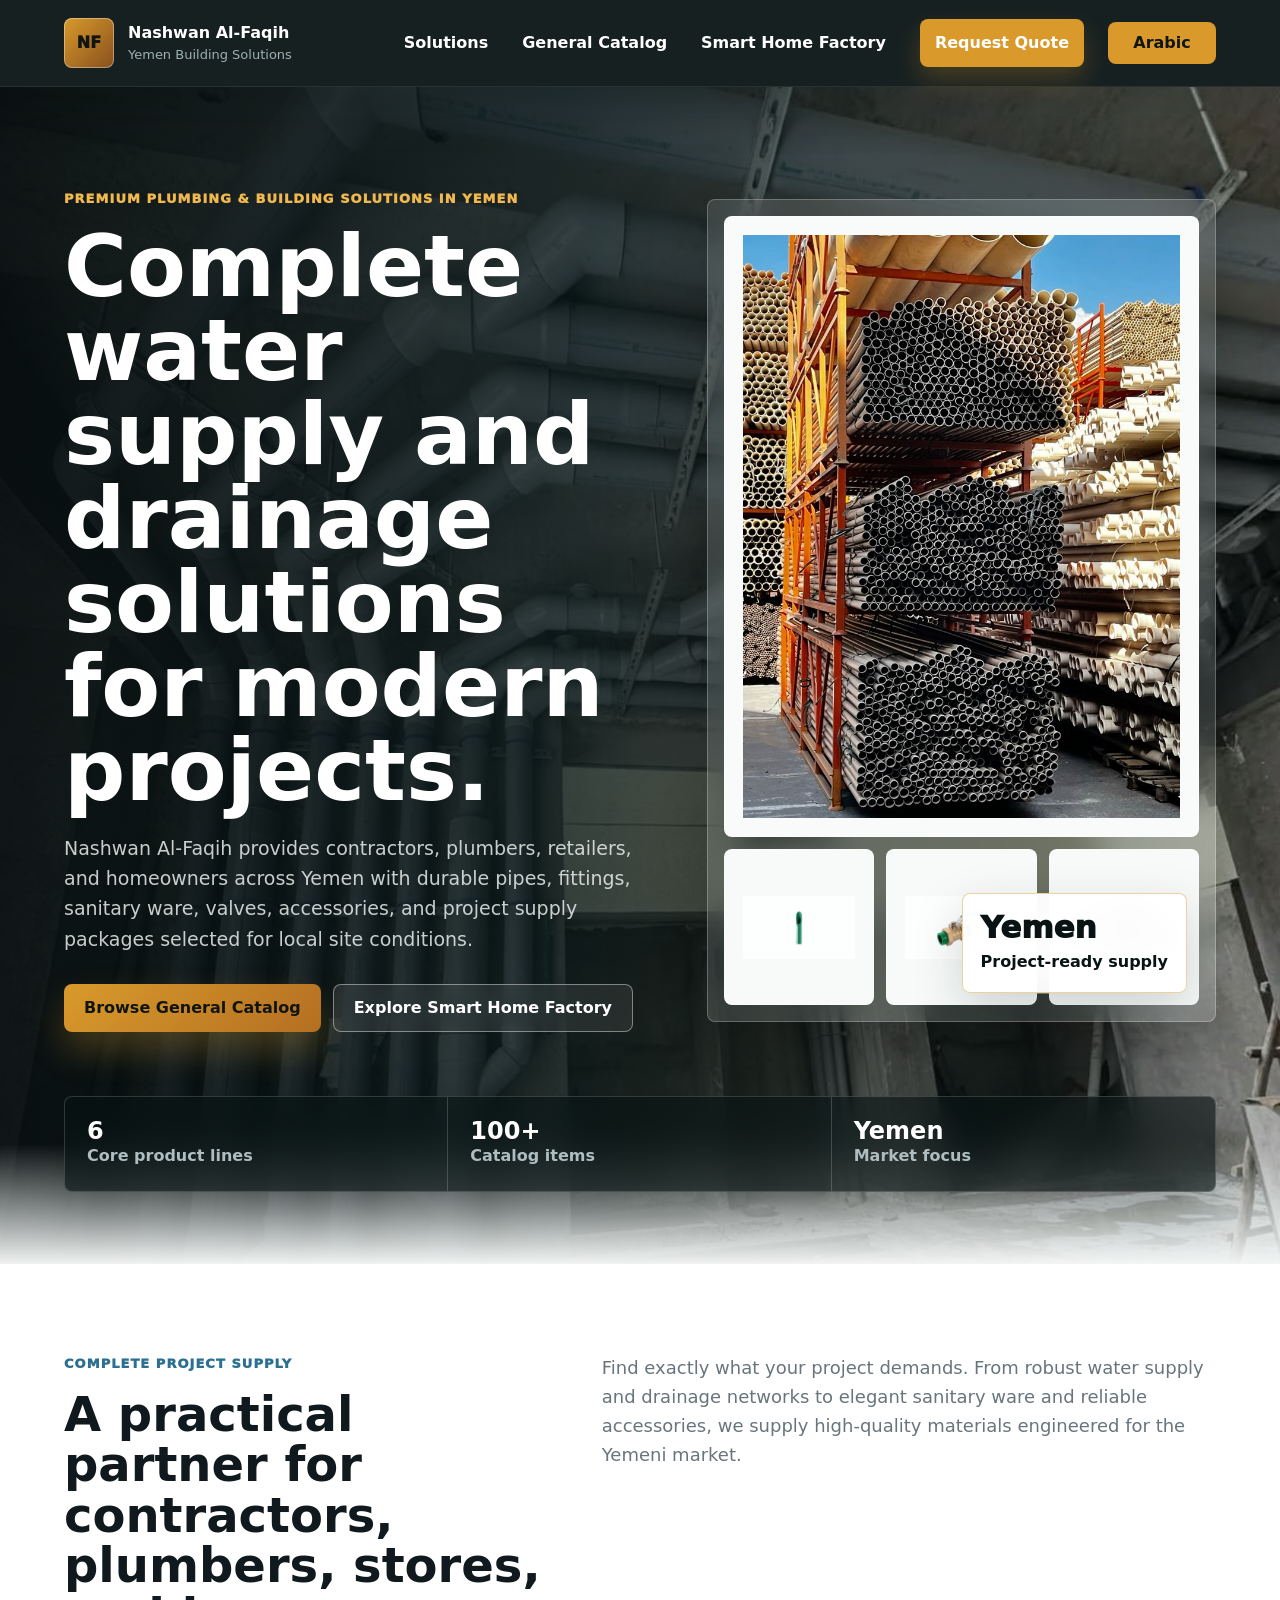
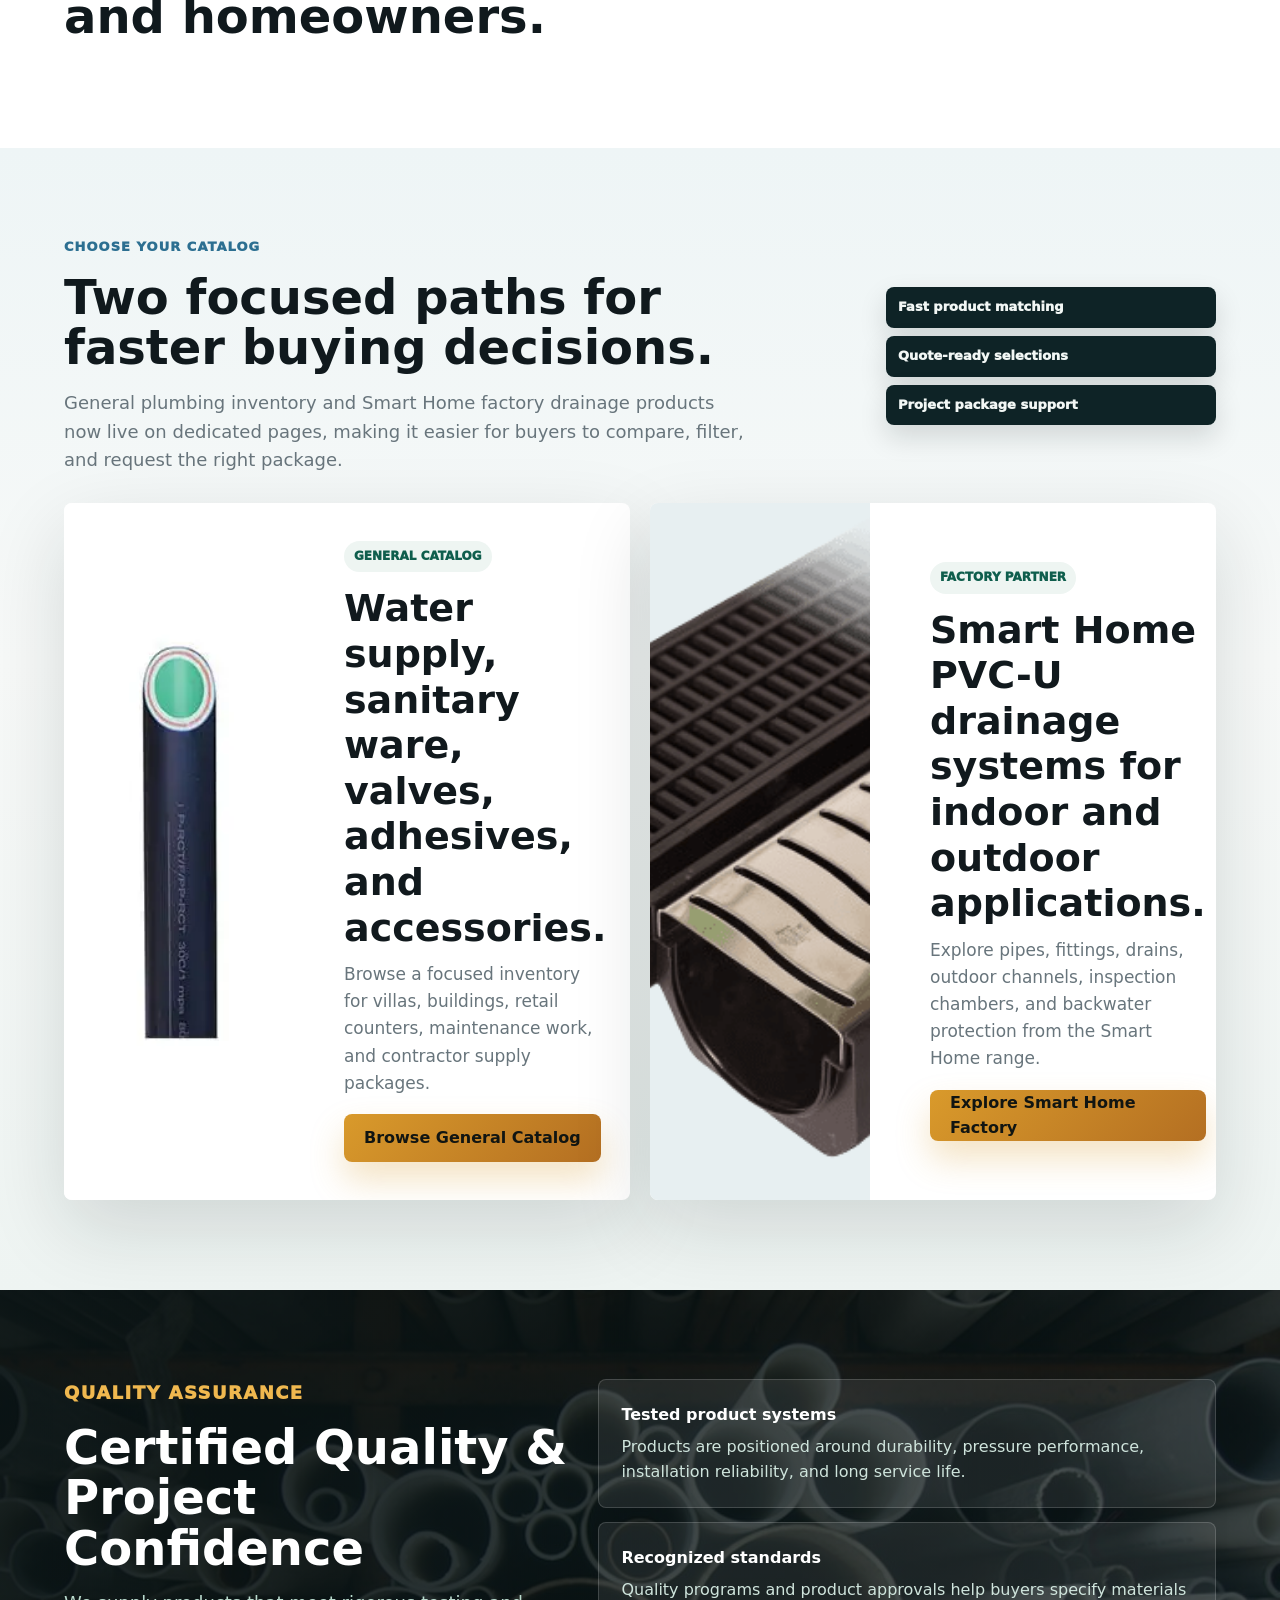
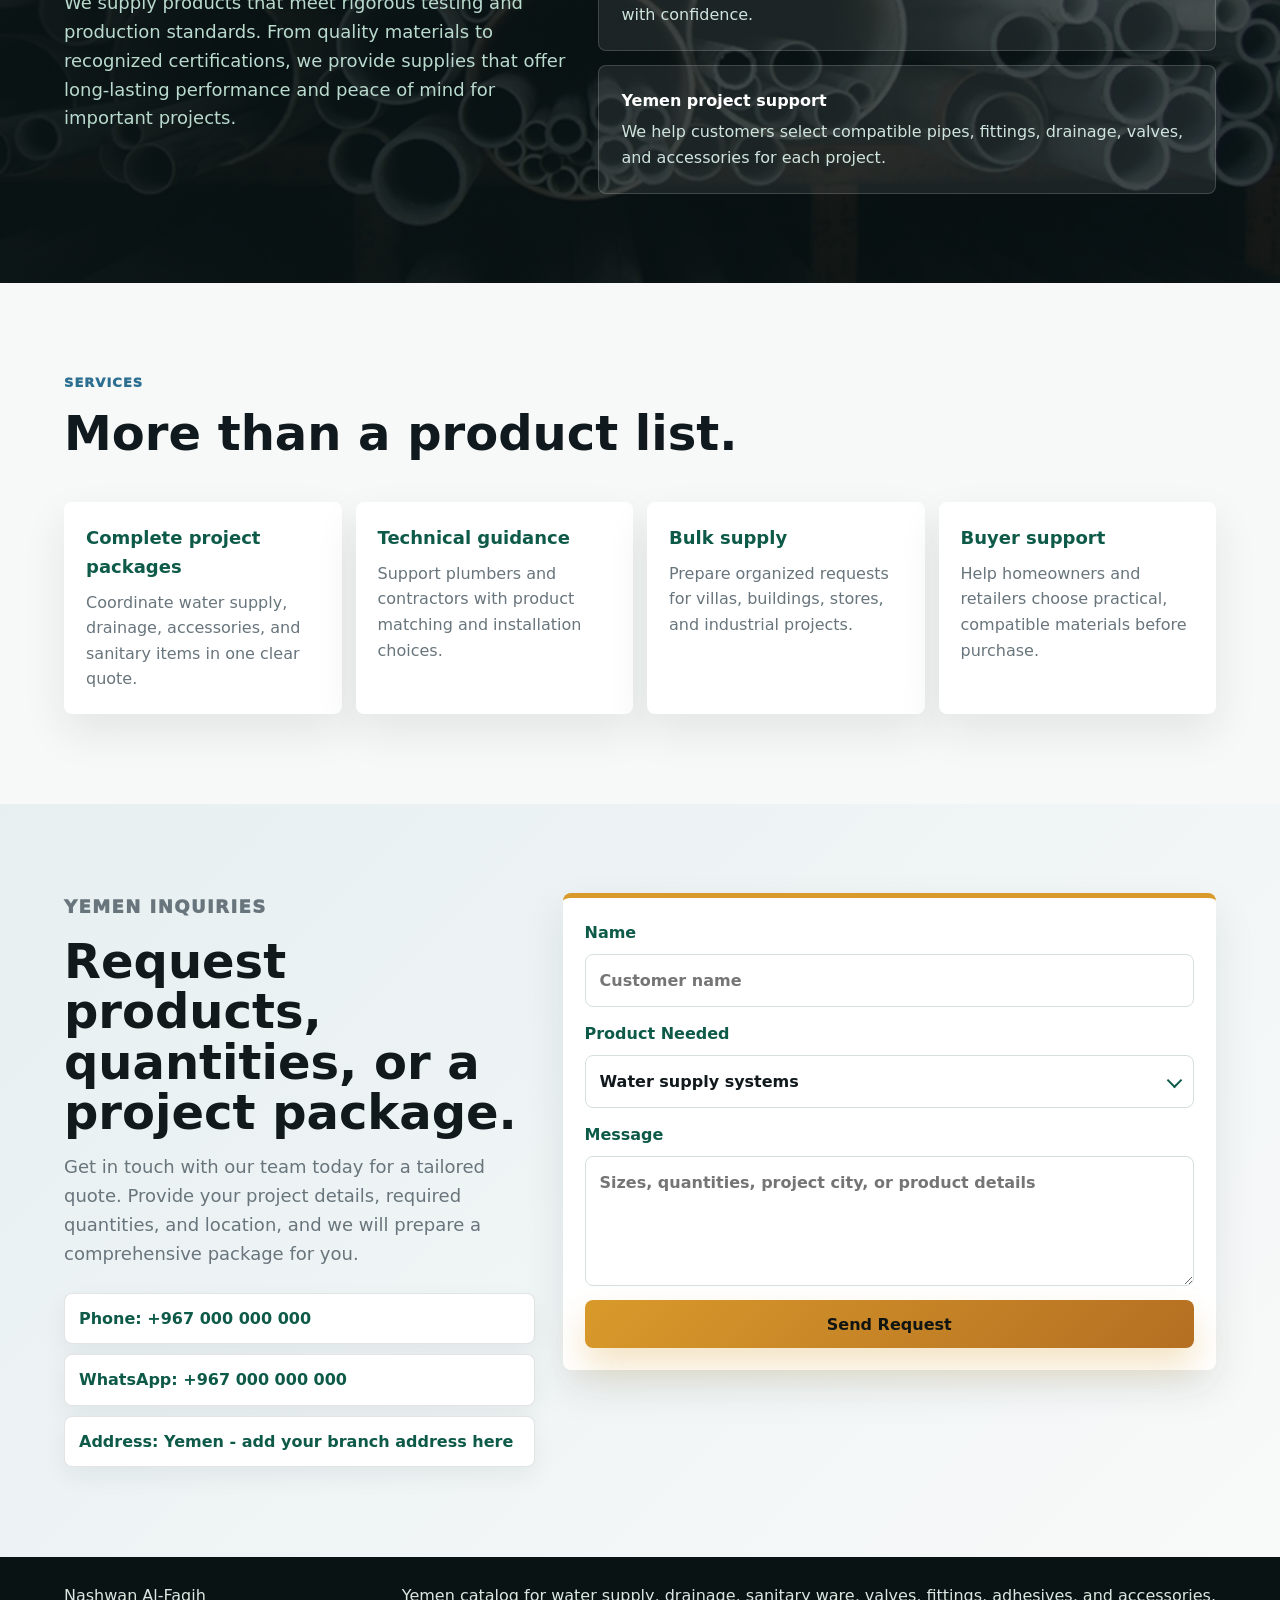
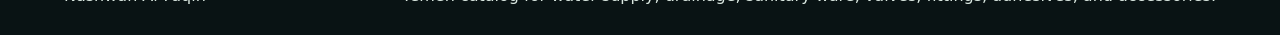
==== index.html @ 43a2f697 "SECAND CHANGE" ====
<!doctype html>
<html lang="en" dir="ltr">
  <head>
    <meta charset="utf-8">
    <meta name="viewport" content="width=device-width, initial-scale=1">
    <title>Nashwan Al-Faqih | Plumbing & Building Solutions Yemen</title>
    <meta name="description" content="Premium plumbing, drainage, sanitary ware, valves, fittings, accessories, and Smart Home factory solutions for Yemen projects.">
    <link rel="stylesheet" href="styles.css">
  </head>
  <body>
    <header class="site-header">
      <a class="brand" href="index.html" aria-label="Nashwan Al-Faqih home" data-i18n-aria-label="brand.aria">
        <span class="brand-mark">NF</span>
        <span>
          <strong data-i18n="brand.name">Nashwan Al-Faqih</strong>
          <small data-i18n="brand.subtitle">Yemen Building Solutions</small>
        </span>
      </a>
      <nav class="nav" aria-label="Primary navigation" data-i18n-aria-label="nav.aria">
        <a href="index.html#solutions" data-i18n="nav.solutions">Solutions</a>
        <a href="products.html" data-i18n="nav.products">General Catalog</a>
        <a href="smart-home.html" data-i18n="nav.smartHome">Smart Home Factory</a>
        <a class="nav-quote" href="index.html#quote" data-i18n="nav.quote">Request Quote</a>
      </nav>
      <button class="language-toggle" type="button" data-language-toggle aria-label="Switch to Arabic" data-i18n-aria-label="language.aria">Arabic</button>
    </header>

    <main id="top">
      <section class="hero">
        <div class="hero-copy">
          <p class="eyebrow" data-i18n="hero.eyebrow">Premium Plumbing & Building Solutions in Yemen</p>
          <h1 data-i18n="hero.title">Complete water supply and drainage solutions for modern projects.</h1>
          <p class="hero-text" data-i18n="hero.text">Nashwan Al-Faqih provides contractors, plumbers, retailers, and homeowners across Yemen with durable pipes, fittings, sanitary ware, valves, accessories, and project supply packages selected for local site conditions.</p>
          <div class="hero-actions">
            <a class="button primary" href="products.html" data-i18n="hero.catalogCta">Browse General Catalog</a>
            <a class="button secondary" href="smart-home.html" data-i18n="hero.factoryCta">Explore Smart Home Factory</a>
          </div>
        </div>

        <div class="hero-showcase" aria-label="Featured project materials" data-i18n-aria-label="hero.visualAria">
          <img class="hero-main photo-fill" src="img/image use for the index.jpg" alt="Premium bathroom and plumbing products" data-i18n-alt="hero.imageAlt">
          <img src="img/PP-R Pipe PN20 – SDR 6.webp" alt="PP-R pipe for water supply" data-i18n-alt="hero.thumb1Alt">
          <img src="img/Ball Valve.webp" alt="Ball valve fitting" data-i18n-alt="hero.thumb2Alt">
          <img src="img/Smart Home/Smart Home Indoor Solutions.webp" alt="Smart Home drainage solutions" data-i18n-alt="hero.thumb3Alt">
          <div class="hero-card">
            <span data-i18n="hero.cardValue">Yemen</span>
            <p data-i18n="hero.cardLabel">Project-ready supply</p>
          </div>
        </div>

        <div class="hero-stats" aria-label="Store highlights" data-i18n-aria-label="hero.statsAria">
          <div><strong data-i18n="hero.stat1Value">6</strong><span data-i18n="hero.stat1Label">Core product lines</span></div>
          <div><strong data-i18n="hero.stat2Value">100+</strong><span data-i18n="hero.stat2Label">Catalog items</span></div>
          <div><strong data-i18n="hero.stat3Value">Yemen</strong><span data-i18n="hero.stat3Label">Market focus</span></div>
        </div>
      </section>

      <section id="solutions" class="section intro">
        <div>
          <p class="eyebrow" data-i18n="intro.eyebrow">Complete project supply</p>
          <h2 data-i18n="intro.title">A practical partner for contractors, plumbers, stores, and homeowners.</h2>
        </div>
        <p data-i18n="intro.text">Find exactly what your project demands. From robust water supply and drainage networks to elegant sanitary ware and reliable accessories, we supply high-quality materials engineered for the Yemeni market.</p>
      </section>

      <section id="products" class="section products-section catalog-teasers">
        <div class="section-heading product-heading">
          <div>
            <p class="eyebrow" data-i18n="products.eyebrow">Choose your catalog</p>
            <h2 data-i18n="products.title">Two focused paths for faster buying decisions.</h2>
            <p class="products-lede" data-i18n="products.lede">General plumbing inventory and Smart Home factory drainage products now live on dedicated pages, making it easier for buyers to compare, filter, and request the right package.</p>
          </div>
          <div class="catalog-promise" aria-label="Customer buying support" data-i18n-aria-label="products.promiseAria">
            <span data-i18n="products.promise1">Fast product matching</span>
            <span data-i18n="products.promise2">Quote-ready selections</span>
            <span data-i18n="products.promise3">Project package support</span>
          </div>
        </div>

        <div class="teaser-grid">
          <article class="teaser-card">
            <img src="img/Multilayer pipes with fiber Reinforced UV in Black PN 20 SDR 6.webp" alt="Water supply pipe systems" data-i18n-alt="teaser1.alt">
            <div>
              <span class="tag" data-i18n="teaser1.tag">General Catalog</span>
              <h3 data-i18n="teaser1.title">Water supply, sanitary ware, valves, adhesives, and accessories.</h3>
              <p data-i18n="teaser1.text">Browse a focused inventory for villas, buildings, retail counters, maintenance work, and contractor supply packages.</p>
              <a class="button primary" href="products.html" data-i18n="teaser1.cta">Browse General Catalog</a>
            </div>
          </article>

          <article class="teaser-card">
            <img src="img/Smart Home/Smart Home Outdoor Solutions.png" alt="Smart Home factory drainage solutions" data-i18n-alt="teaser2.alt">
            <div>
              <span class="tag" data-i18n="teaser2.tag">Factory Partner</span>
              <h3 data-i18n="teaser2.title">Smart Home PVC-U drainage systems for indoor and outdoor applications.</h3>
              <p data-i18n="teaser2.text">Explore pipes, fittings, drains, outdoor channels, inspection chambers, and backwater protection from the Smart Home range.</p>
              <a class="button primary" href="smart-home.html" data-i18n="teaser2.cta">Explore Smart Home Factory</a>
            </div>
          </article>
        </div>
      </section>

      <section id="quality" class="section quality">
        <div class="quality-copy">
          <p class="eyebrow" data-i18n="quality.eyebrow">Quality assurance</p>
          <h2 data-i18n="quality.title">Certified Quality & Project Confidence</h2>
          <p data-i18n="quality.text">We supply products that meet rigorous testing and production standards. From quality materials to recognized certifications, we provide supplies that offer long-lasting performance and peace of mind for important projects.</p>
        </div>
        <div class="quality-list">
          <div><strong data-i18n="quality.item1Title">Tested product systems</strong><span data-i18n="quality.item1Text">Products are positioned around durability, pressure performance, installation reliability, and long service life.</span></div>
          <div><strong data-i18n="quality.item2Title">Recognized standards</strong><span data-i18n="quality.item2Text">Quality programs and product approvals help buyers specify materials with confidence.</span></div>
          <div><strong data-i18n="quality.item3Title">Yemen project support</strong><span data-i18n="quality.item3Text">We help customers select compatible pipes, fittings, drainage, valves, and accessories for each project.</span></div>
        </div>
      </section>

      <section class="section services">
        <div class="section-heading">
          <div>
            <p class="eyebrow" data-i18n="services.eyebrow">Services</p>
            <h2 data-i18n="services.title">More than a product list.</h2>
          </div>
        </div>
        <div class="service-grid">
          <div><strong data-i18n="services.item1Title">Complete project packages</strong><span data-i18n="services.item1Text">Coordinate water supply, drainage, accessories, and sanitary items in one clear quote.</span></div>
          <div><strong data-i18n="services.item2Title">Technical guidance</strong><span data-i18n="services.item2Text">Support plumbers and contractors with product matching and installation choices.</span></div>
          <div><strong data-i18n="services.item3Title">Bulk supply</strong><span data-i18n="services.item3Text">Prepare organized requests for villas, buildings, stores, and industrial projects.</span></div>
          <div><strong data-i18n="services.item4Title">Buyer support</strong><span data-i18n="services.item4Text">Help homeowners and retailers choose practical, compatible materials before purchase.</span></div>
        </div>
      </section>

      <section id="quote" class="section quote">
        <div>
          <p class="eyebrow" data-i18n="quote.eyebrow">Yemen inquiries</p>
          <h2 data-i18n="quote.title">Request products, quantities, or a project package.</h2>
          <p data-i18n="quote.text">Get in touch with our team today for a tailored quote. Provide your project details, required quantities, and location, and we will prepare a comprehensive package for you.</p>
          <div class="contact-strip">
            <a href="tel:+967000000000" data-i18n="quote.phone">Phone: +967 000 000 000</a>
            <a href="https://wa.me/967000000000" data-i18n="quote.whatsapp">WhatsApp: +967 000 000 000</a>
            <span data-i18n="quote.address">Address: Yemen - add your branch address here</span>
          </div>
        </div>
        <form class="quote-form">
          <label>
            <span data-i18n="form.name">Name</span>
            <input type="text" name="name" placeholder="Customer name" data-i18n-placeholder="form.namePlaceholder">
          </label>
          <label>
            <span data-i18n="form.product">Product Needed</span>
            <span class="select-wrap">
              <select name="product">
                <option data-i18n="form.option1">Water supply systems</option>
                <option data-i18n="form.option2">Drainage solutions</option>
                <option data-i18n="form.option3">Sanitary ware</option>
                <option data-i18n="form.option4">Valves and accessories</option>
                <option data-i18n="form.option5">Complete project package</option>
              </select>
            </span>
          </label>
          <label>
            <span data-i18n="form.message">Message</span>
            <textarea name="message" rows="4" placeholder="Sizes, quantities, project city, or product details" data-i18n-placeholder="form.messagePlaceholder"></textarea>
          </label>
          <button class="button primary" type="button" data-i18n="form.submit">Send Request</button>
        </form>
      </section>
    </main>

    <footer class="footer">
      <p data-i18n="footer.name">Nashwan Al-Faqih</p>
      <p data-i18n="footer.text">Yemen catalog for water supply, drainage, sanitary ware, valves, fittings, adhesives, and accessories.</p>
    </footer>

    <script src="script.js"></script>
  </body>
</html>
---- styles.css ----
:root {
  --ink: #10201b;
  --muted: #63726c;
  --line: #dce5e0;
  --paper: #fbfcf8;
  --green: #114f40;
  --green-2: #1b745e;
  --blue: #2d6f95;
  --clay: #bd7b4b;
  --gold: #d7aa4b;
  --shadow: 0 24px 70px rgba(20, 43, 35, 0.13);
}

* {
  box-sizing: border-box;
}

html {
  scroll-behavior: smooth;
}

body {
  margin: 0;
  background: var(--paper);
  color: var(--ink);
  font-family: Inter, ui-sans-serif, system-ui, -apple-system, BlinkMacSystemFont, "Segoe UI", sans-serif;
  line-height: 1.6;
}

html[dir="rtl"] body {
  font-family: Tahoma, Arial, ui-sans-serif, system-ui, sans-serif;
}

a {
  color: inherit;
  text-decoration: none;
}

img {
  display: block;
  max-width: 100%;
}

.site-header {
  position: sticky;
  top: 0;
  z-index: 10;
  display: grid;
  grid-template-columns: minmax(220px, auto) minmax(0, 1fr) 108px;
  align-items: center;
  gap: 24px;
  padding: 18px clamp(20px, 5vw, 64px);
  border-bottom: 1px solid rgba(16, 32, 27, 0.08);
  background: rgba(251, 252, 248, 0.9);
  backdrop-filter: blur(18px);
  direction: ltr;
}

.brand {
  display: inline-flex;
  align-items: center;
  gap: 14px;
  min-width: 0;
}

.brand > span:last-child {
  min-width: 0;
}

.brand-mark {
  display: grid;
  width: 50px;
  height: 50px;
  flex: 0 0 auto;
  place-items: center;
  border-radius: 8px;
  background: linear-gradient(135deg, var(--green), #0a332b);
  color: #fff;
  font-weight: 950;
}

.brand strong,
.brand small {
  display: block;
}

.brand small {
  color: var(--muted);
  font-size: 13px;
}

.nav {
  display: flex;
  align-items: center;
  justify-content: flex-end;
  gap: clamp(14px, 3vw, 34px);
  color: #5c6a64;
  font-weight: 850;
}

html[dir="rtl"] .brand > span,
html[dir="rtl"] .nav {
  direction: rtl;
}

.nav a {
  white-space: nowrap;
}

.nav-quote {
  border: 1px solid var(--line);
  border-radius: 8px;
  padding: 10px 14px;
  background: #fff;
  color: var(--green);
}

.language-toggle {
  width: 108px;
  min-height: 42px;
  border: 1px solid var(--green);
  border-radius: 8px;
  padding: 0 14px;
  background: var(--green);
  color: #fff;
  font: inherit;
  font-weight: 900;
  cursor: pointer;
  white-space: nowrap;
  justify-self: end;
}

.hero {
  position: relative;
  display: grid;
  grid-template-columns: minmax(0, 1fr) minmax(360px, 0.88fr);
  gap: clamp(28px, 5vw, 70px);
  align-items: center;
  padding: clamp(46px, 8vw, 96px) clamp(20px, 5vw, 64px) 38px;
  background:
    linear-gradient(90deg, rgba(7, 18, 18, 0.94), rgba(8, 22, 24, 0.76) 48%, rgba(8, 22, 24, 0.34)),
    url("New img/Pipe21.jpg");
  background-position: center;
  background-size: cover;
  color: #fff;
  overflow: hidden;
}

.hero::after {
  position: absolute;
  inset: auto 0 0;
  height: 160px;
  content: "";
  background: linear-gradient(180deg, transparent, rgba(251, 252, 248, 0.95));
  pointer-events: none;
}

.hero > * {
  position: relative;
  z-index: 1;
}

.eyebrow {
  margin: 0 0 14px;
  color: var(--green-2);
  font-size: 13px;
  font-weight: 950;
  letter-spacing: 0.08em;
  text-transform: uppercase;
}

html[dir="rtl"] .eyebrow {
  letter-spacing: 0;
}

h1,
h2,
h3,
p {
  margin-top: 0;
}

h1 {
  max-width: 820px;
  margin-bottom: 20px;
  font-size: clamp(42px, 7vw, 78px);
  line-height: 0.98;
  letter-spacing: 0;
}

h2 {
  margin-bottom: 16px;
  font-size: clamp(30px, 4vw, 48px);
  line-height: 1.05;
}

h3 {
  margin-bottom: 10px;
  font-size: 22px;
  line-height: 1.2;
}

.hero-text {
  max-width: 760px;
  color: rgba(255, 255, 255, 0.8);
  font-size: 19px;
}

.hero-actions {
  display: flex;
  flex-wrap: wrap;
  gap: 12px;
  margin-top: 30px;
}

.button {
  display: inline-flex;
  min-height: 48px;
  align-items: center;
  justify-content: center;
  border: 0;
  border-radius: 8px;
  padding: 0 20px;
  font: inherit;
  font-weight: 900;
  cursor: pointer;
}

.button.primary {
  background: var(--green);
  color: #fff;
  box-shadow: 0 14px 26px rgba(17, 79, 64, 0.22);
}

.button.secondary {
  background: rgba(255, 255, 255, 0.12);
  color: #fff;
  border: 1px solid rgba(255, 255, 255, 0.38);
  backdrop-filter: blur(16px);
}

.hero-showcase {
  position: relative;
  display: grid;
  grid-template-columns: repeat(3, minmax(0, 1fr));
  gap: 12px;
  min-height: 520px;
  border-radius: 8px;
  padding: 16px;
  background: rgba(255, 255, 255, 0.13);
  border: 1px solid rgba(255, 255, 255, 0.2);
  box-shadow: 0 28px 80px rgba(0, 0, 0, 0.28);
  backdrop-filter: blur(16px);
  overflow: hidden;
}

.hero-showcase img {
  width: 100%;
  height: 100%;
  min-height: 156px;
  border: 1px solid rgba(220, 229, 224, 0.9);
  border-radius: 8px;
  padding: 18px;
  background: #fff;
  object-fit: contain;
  mix-blend-mode: multiply;
}

.hero-showcase .hero-main {
  grid-column: 1 / -1;
  min-height: 300px;
}

.hero-showcase .photo-fill,
.product-media.photo-media img {
  object-fit: cover;
  mix-blend-mode: normal;
}

.hero-card {
  position: absolute;
  right: 28px;
  bottom: 28px;
  min-width: 172px;
  border: 1px solid rgba(255, 255, 255, 0.75);
  border-radius: 8px;
  padding: 18px;
  background: rgba(255, 255, 255, 0.88);
  box-shadow: 0 18px 50px rgba(15, 35, 29, 0.18);
  backdrop-filter: blur(16px);
}

html[dir="rtl"] .hero-card {
  right: auto;
  left: 28px;
}

.hero-card span {
  display: block;
  color: var(--green);
  font-size: 31px;
  font-weight: 950;
  line-height: 1;
}

.hero-card p {
  margin: 6px 0 0;
  color: var(--muted);
  font-weight: 850;
}

.hero-stats {
  grid-column: 1 / -1;
  display: grid;
  grid-template-columns: repeat(3, 1fr);
  border: 1px solid rgba(255, 255, 255, 0.2);
  border-radius: 8px;
  background: rgba(255, 255, 255, 0.12);
  box-shadow: 0 18px 50px rgba(0, 0, 0, 0.18);
  backdrop-filter: blur(18px);
}

.hero-stats div {
  padding: 22px;
  border-right: 1px solid rgba(255, 255, 255, 0.18);
}

html[dir="rtl"] .hero-stats div {
  border-right: 0;
  border-left: 1px solid var(--line);
}

.hero-stats div:last-child,
html[dir="rtl"] .hero-stats div:last-child {
  border-right: 0;
  border-left: 0;
}

.hero-stats strong {
  display: block;
  font-size: 24px;
  line-height: 1;
}

.hero-stats span {
  color: rgba(255, 255, 255, 0.72);
  font-weight: 750;
}

.section {
  padding: clamp(54px, 7vw, 90px) clamp(20px, 5vw, 64px);
}

.intro {
  display: grid;
  grid-template-columns: minmax(280px, 0.82fr) minmax(280px, 1fr);
  gap: 34px;
  border-top: 1px solid var(--line);
  border-bottom: 1px solid var(--line);
  background: #f2f6f1;
}

.intro p:last-child,
.quality-copy p,
.quote p {
  color: var(--muted);
  font-size: 18px;
}

.section-heading {
  display: flex;
  align-items: end;
  justify-content: space-between;
  gap: 24px;
  margin-bottom: 28px;
}

.section-heading > div:first-child {
  max-width: 760px;
}

.products-section {
  background:
    linear-gradient(180deg, rgba(255, 255, 255, 0), rgba(223, 235, 229, 0.42)),
    var(--paper);
}

.product-heading {
  align-items: center;
}

.products-lede {
  max-width: 680px;
  margin: 0;
  color: var(--muted);
  font-size: 18px;
}

.catalog-promise {
  display: grid;
  min-width: min(100%, 330px);
  gap: 8px;
}

.catalog-promise span {
  border: 1px solid rgba(17, 79, 64, 0.14);
  border-radius: 8px;
  padding: 10px 12px;
  background: #fff;
  color: var(--green);
  font-size: 13px;
  font-weight: 950;
  box-shadow: 0 10px 24px rgba(20, 43, 35, 0.05);
}

.filter-bar {
  display: flex;
  flex-wrap: wrap;
  justify-content: flex-start;
  gap: 8px;
}

html[dir="rtl"] .filter-bar {
  justify-content: flex-start;
}

.filter {
  border: 1px solid var(--line);
  border-radius: 8px;
  padding: 10px 14px;
  background: #fff;
  color: var(--muted);
  font: inherit;
  font-weight: 900;
  cursor: pointer;
  transition: background 160ms ease, border-color 160ms ease, color 160ms ease, transform 160ms ease;
}

.filter.active {
  border-color: var(--green);
  background: var(--green);
  color: #fff;
}

.filter:hover,
.about-tab:hover,
.type-chip:hover,
.smart-tab:hover,
.family-tab:hover {
  border-color: rgba(17, 79, 64, 0.38);
  transform: translateY(-1px);
}

.solutions-filter {
  display: grid;
  grid-template-columns: 280px minmax(0, 1fr);
  gap: 18px;
  margin-bottom: 30px;
}

.solutions-sidebar {
  display: grid;
  align-content: start;
  gap: 8px;
  border: 1px solid var(--line);
  border-radius: 8px;
  padding: 16px;
  background: #fff;
  box-shadow: 0 12px 32px rgba(20, 43, 35, 0.06);
}

.solutions-sidebar p {
  margin: 0 0 8px;
  color: var(--green);
  font-size: 13px;
  font-weight: 950;
  text-transform: uppercase;
}

.family-tab {
  min-height: 46px;
  border: 1px solid transparent;
  border-radius: 8px;
  padding: 10px 12px;
  background: #f3f7f4;
  color: var(--muted);
  font: inherit;
  font-weight: 900;
  text-align: left;
  cursor: pointer;
}

html[dir="rtl"] .family-tab {
  text-align: right;
}

.family-tab.active {
  border-color: rgba(17, 79, 64, 0.28);
  background: var(--green);
  color: #fff;
}

.family-panels {
  min-width: 0;
}

.family-panel {
  display: none;
  min-height: 100%;
  grid-template-columns: minmax(220px, 0.42fr) minmax(0, 1fr);
  gap: 22px;
  border: 1px solid var(--line);
  border-radius: 8px;
  padding: 18px;
  background: #fff;
  box-shadow: 0 12px 32px rgba(20, 43, 35, 0.06);
}

.family-panel.active {
  display: grid;
}

.family-panel img {
  width: 100%;
  height: 260px;
  border-radius: 8px;
  background: #edf3ef;
  object-fit: cover;
}

.family-panel h3 {
  font-size: clamp(26px, 3vw, 38px);
}

.family-panel p {
  color: var(--muted);
  font-size: 17px;
}

.sub-filter {
  display: flex;
  flex-wrap: wrap;
  gap: 8px;
  margin-top: 20px;
}

.sub-filter span {
  border: 1px solid var(--line);
  border-radius: 999px;
  padding: 8px 12px;
  background: #f8fbf9;
  color: var(--green);
  font-size: 13px;
  font-weight: 900;
}

.egic-product-browser {
  display: grid;
  gap: 18px;
  margin-bottom: 24px;
  border: 1px solid rgba(17, 79, 64, 0.14);
  border-radius: 8px;
  padding: clamp(16px, 2vw, 24px);
  background:
    linear-gradient(135deg, rgba(255, 255, 255, 0.96), rgba(244, 249, 246, 0.96)),
    #fff;
  box-shadow: 0 18px 44px rgba(20, 43, 35, 0.08);
}

.browser-meta {
  display: flex;
  flex-wrap: wrap;
  gap: 12px 22px;
  align-items: center;
  color: var(--muted);
}

.browser-meta strong {
  color: var(--green);
}

.browser-meta a {
  margin-inline-start: auto;
  border-radius: 8px;
  padding: 10px 14px;
  background: var(--green);
  color: #fff;
  font-weight: 900;
}

.about-tabs,
.type-filter {
  display: flex;
  flex-wrap: wrap;
  gap: 8px;
}

.about-tab,
.type-chip {
  min-height: 40px;
  border: 1px solid var(--line);
  border-radius: 8px;
  padding: 9px 12px;
  background: #f8fbf9;
  color: var(--green);
  font: inherit;
  font-weight: 900;
  cursor: pointer;
  transition: background 160ms ease, border-color 160ms ease, color 160ms ease, transform 160ms ease;
}

.about-tab.active,
.type-chip.active {
  border-color: var(--green);
  background: var(--green);
  color: #fff;
}

.about-panel {
  display: none;
  border-left: 4px solid var(--gold);
  padding-left: 14px;
}

html[dir="rtl"] .about-panel {
  border-right: 4px solid var(--gold);
  border-left: 0;
  padding-right: 14px;
  padding-left: 0;
}

.about-panel.active {
  display: block;
}

.about-panel p {
  margin: 0;
  color: var(--muted);
}

.product-tools {
  display: grid;
  grid-template-columns: minmax(220px, 0.9fr) minmax(220px, 0.72fr) minmax(250px, 1fr);
  gap: 18px;
  align-items: start;
}

.tool-group,
.product-search,
.filter-summary {
  display: grid;
  align-content: start;
  min-height: 100%;
  gap: 10px;
  border: 1px solid var(--line);
  border-radius: 8px;
  padding: 14px;
  background: #fff;
}

.filter-summary {
  grid-column: 1 / -1;
  grid-template-columns: auto minmax(0, 1fr) auto;
  align-items: center;
}

.product-search {
  color: var(--green);
}

.product-tools p,
.product-search span {
  margin: 0 0 8px;
  color: var(--green);
  font-size: 13px;
  font-weight: 950;
  text-transform: uppercase;
}

.result-count {
  margin: 0;
  border-radius: 999px;
  padding: 10px 14px;
  background: rgba(17, 79, 64, 0.09);
  color: var(--green);
  font-weight: 950;
  white-space: nowrap;
}

.active-filter-text {
  margin: 0;
  color: var(--muted);
  font-size: 14px;
  font-weight: 800;
}

.reset-filters {
  justify-self: start;
  border: 1px solid rgba(17, 79, 64, 0.24);
  border-radius: 8px;
  padding: 9px 12px;
  background: #fff;
  color: var(--green);
  font: inherit;
  font-size: 13px;
  font-weight: 950;
  cursor: pointer;
}

.reset-filters:disabled {
  cursor: default;
  opacity: 0.48;
}

.product-grid {
  display: grid;
  grid-template-columns: repeat(4, minmax(0, 1fr));
  gap: 18px;
}

.product-card {
  display: flex;
  min-height: 100%;
  flex-direction: column;
  border: 1px solid var(--line);
  border-radius: 8px;
  background: #fff;
  box-shadow: 0 12px 32px rgba(20, 43, 35, 0.07);
  overflow: hidden;
  cursor: pointer;
  transition: transform 180ms ease, box-shadow 180ms ease, border-color 180ms ease;
}

.product-card:hover {
  border-color: rgba(17, 79, 64, 0.28);
  box-shadow: 0 18px 42px rgba(20, 43, 35, 0.12);
  transform: translateY(-3px);
}

.product-card:focus-visible {
  outline: 3px solid var(--gold);
  outline-offset: 3px;
}

.product-card.is-hidden {
  display: none;
}

.product-media {
  display: flex;
  align-items: center;
  justify-content: center;
  min-height: 210px;
  background:
    linear-gradient(135deg, rgba(255, 255, 255, 0.65), rgba(229, 238, 233, 0.82)),
    linear-gradient(160deg, #f8fbf9, #d9e7e0);
  overflow: hidden;
}

.product-media img {
  width: 100%;
  height: 210px;
  object-fit: contain;
  padding: 18px;
  mix-blend-mode: multiply;
}

.product-body {
  display: flex;
  flex: 1;
  flex-direction: column;
  padding: 20px;
}

.product-body h3 {
  min-height: 52px;
}

.tag {
  align-self: flex-start;
  margin-bottom: 14px;
  border-radius: 999px;
  padding: 6px 10px;
  background: #eef5f1;
  color: var(--green);
  font-size: 12px;
  font-weight: 950;
  text-transform: uppercase;
}

html[dir="rtl"] .tag {
  letter-spacing: 0;
}

.product-body p {
  color: var(--muted);
}

dl {
  display: grid;
  gap: 10px;
  margin: auto 0 0;
}

dl div {
  display: flex;
  justify-content: space-between;
  gap: 12px;
  border-top: 1px solid var(--line);
  padding-top: 10px;
}

dt {
  color: var(--muted);
  font-weight: 800;
}

dd {
  margin: 0;
  text-align: right;
  font-weight: 900;
}

html[dir="rtl"] dd {
  text-align: left;
}

.product-card-actions {
  display: flex;
  align-items: center;
  justify-content: space-between;
  gap: 12px;
  margin-top: 18px;
  border-top: 1px solid var(--line);
  padding-top: 14px;
}

.product-card-actions span {
  display: grid;
  gap: 2px;
  color: var(--green);
}

.product-card-actions strong {
  font-size: 14px;
  line-height: 1.2;
}

.product-card-actions small {
  color: var(--muted);
  font-size: 12px;
  font-weight: 800;
}

.product-card-actions a {
  flex: 0 0 auto;
  border-radius: 8px;
  padding: 9px 10px;
  background: var(--green);
  color: #fff;
  font-size: 12px;
  font-weight: 950;
  white-space: nowrap;
}

.empty-products {
  display: grid;
  justify-items: center;
  gap: 10px;
  margin-top: 20px;
  border: 1px dashed rgba(17, 79, 64, 0.32);
  border-radius: 8px;
  padding: 28px;
  background: rgba(255, 255, 255, 0.74);
  text-align: center;
}

.empty-products[hidden] {
  display: none;
}

.empty-products strong {
  color: var(--green);
  font-size: 20px;
}

.empty-products p {
  max-width: 520px;
  margin: 0;
  color: var(--muted);
}

.quality {
  display: grid;
  grid-template-columns: minmax(280px, 0.82fr) minmax(300px, 1fr);
  gap: 28px;
  background: var(--green);
  color: #fff;
}

.quality .eyebrow,
.quality-copy p {
  color: #b9dacd;
}

.quality-list,
.service-grid {
  display: grid;
  gap: 14px;
}

.quality-list div {
  border: 1px solid rgba(255, 255, 255, 0.16);
  border-radius: 8px;
  padding: 22px;
  background: rgba(255, 255, 255, 0.08);
}

.quality-list strong,
.quality-list span,
.service-grid strong,
.service-grid span {
  display: block;
}

.quality-list span {
  margin-top: 6px;
  color: #cfe4dc;
}

.services {
  background: #f7faf7;
}

.expanded-gallery {
  background: #f7faf7;
  border-top: 1px solid var(--line);
}

.smart-home-section {
  background: #eef4f1;
  border-top: 1px solid var(--line);
}

.smart-home-hero {
  display: grid;
  grid-template-columns: minmax(0, 1fr) 180px;
  gap: 24px;
  align-items: center;
  margin-bottom: 24px;
}

.smart-home-hero p:last-child {
  max-width: 860px;
  color: var(--muted);
  font-size: 18px;
}

.smart-home-hero img {
  width: 100%;
  border: 1px solid var(--line);
  border-radius: 8px;
  padding: 22px;
  background: #fff;
}

.smart-tabs {
  display: flex;
  flex-wrap: wrap;
  gap: 8px;
  margin-bottom: 18px;
}

.smart-tab {
  min-height: 44px;
  border: 1px solid var(--line);
  border-radius: 8px;
  padding: 10px 14px;
  background: #fff;
  color: var(--green);
  font: inherit;
  font-weight: 900;
  cursor: pointer;
}

.smart-tab.active {
  border-color: var(--green);
  background: var(--green);
  color: #fff;
}

.smart-panel {
  display: none;
  grid-template-columns: repeat(4, minmax(0, 1fr));
  gap: 14px;
}

.smart-panel.active {
  display: grid;
}

.smart-panel article {
  display: grid;
  grid-template-rows: 170px auto;
  border: 1px solid var(--line);
  border-radius: 8px;
  background: #fff;
  box-shadow: 0 10px 26px rgba(20, 43, 35, 0.05);
  overflow: hidden;
}

.smart-panel img {
  width: 100%;
  height: 170px;
  object-fit: contain;
  padding: 16px;
  background: linear-gradient(135deg, #fff, #e4eee8);
  mix-blend-mode: multiply;
}

.smart-panel span {
  display: flex;
  min-height: 58px;
  align-items: center;
  padding: 12px 14px;
  color: var(--ink);
  font-size: 14px;
  font-weight: 850;
  line-height: 1.25;
}

.smart-note {
  margin-top: 18px;
  border: 1px solid var(--line);
  border-radius: 8px;
  padding: 18px;
  background: #fff;
}

.smart-note strong {
  display: block;
  color: var(--green);
  font-size: 18px;
}

.smart-note p {
  margin: 6px 0 0;
  color: var(--muted);
}

.gallery-note {
  max-width: 460px;
  margin: 0;
  color: var(--muted);
  font-size: 16px;
}

.gallery-grid {
  display: grid;
  grid-template-columns: repeat(5, minmax(0, 1fr));
  gap: 14px;
}

.gallery-grid article {
  display: grid;
  grid-template-rows: 148px auto;
  border: 1px solid var(--line);
  border-radius: 8px;
  background: #fff;
  box-shadow: 0 10px 26px rgba(20, 43, 35, 0.05);
  overflow: hidden;
}

.gallery-grid img {
  width: 100%;
  height: 148px;
  object-fit: contain;
  padding: 16px;
  background:
    linear-gradient(135deg, rgba(255, 255, 255, 0.7), rgba(231, 239, 235, 0.86)),
    #eef4f1;
  mix-blend-mode: multiply;
}

.gallery-grid span {
  display: flex;
  min-height: 58px;
  align-items: center;
  padding: 12px 14px;
  color: var(--ink);
  font-size: 14px;
  font-weight: 850;
  line-height: 1.25;
}

.service-grid {
  grid-template-columns: repeat(4, minmax(0, 1fr));
}

.service-grid div {
  min-height: 170px;
  border: 1px solid var(--line);
  border-radius: 8px;
  padding: 22px;
  background: #fff;
  box-shadow: 0 10px 30px rgba(20, 43, 35, 0.06);
}

.service-grid strong {
  color: var(--green);
  font-size: 18px;
}

.service-grid span {
  margin-top: 8px;
  color: var(--muted);
}

.quote {
  display: grid;
  grid-template-columns: minmax(280px, 0.72fr) minmax(320px, 1fr);
  gap: 28px;
  align-items: start;
  background: #eef4f1;
}

.quote-form {
  display: grid;
  gap: 14px;
  border: 1px solid var(--line);
  border-radius: 8px;
  padding: 22px;
  background: #fff;
  box-shadow: var(--shadow);
}

label {
  display: grid;
  gap: 8px;
  color: var(--green);
  font-weight: 900;
}

input,
select,
textarea {
  width: 100%;
  border: 1px solid var(--line);
  border-radius: 8px;
  padding: 13px 14px;
  background: #fbfcf8;
  color: var(--ink);
  font: inherit;
}

.select-wrap {
  position: relative;
  display: block;
}

.select-wrap::after {
  position: absolute;
  top: 50%;
  right: 14px;
  width: 9px;
  height: 9px;
  border-right: 2px solid var(--green);
  border-bottom: 2px solid var(--green);
  content: "";
  pointer-events: none;
  transform: translateY(-65%) rotate(45deg);
}

html[dir="rtl"] .select-wrap::after {
  right: auto;
  left: 14px;
}

select {
  appearance: none;
  padding-right: 42px;
  cursor: pointer;
}

html[dir="rtl"] select {
  padding-right: 14px;
  padding-left: 42px;
}

textarea {
  resize: vertical;
}

.footer {
  display: flex;
  justify-content: space-between;
  gap: 20px;
  padding: 26px clamp(20px, 5vw, 64px);
  background: #0d241d;
  color: #d9e7e0;
}

.footer p {
  margin: 0;
}

.product-modal[hidden] {
  display: none;
}

.product-modal {
  position: fixed;
  inset: 0;
  z-index: 50;
  display: grid;
  place-items: center;
  padding: 20px;
}

.product-modal-backdrop {
  position: absolute;
  inset: 0;
  background: rgba(6, 18, 15, 0.72);
  backdrop-filter: blur(8px);
}

.product-detail {
  position: relative;
  z-index: 1;
  display: grid;
  width: min(980px, 100%);
  max-height: min(760px, 92vh);
  grid-template-columns: minmax(260px, 0.82fr) minmax(280px, 1fr);
  gap: 22px;
  border-radius: 8px;
  padding: 22px;
  background: #fff;
  box-shadow: 0 30px 90px rgba(0, 0, 0, 0.28);
  overflow: auto;
}

.product-detail > img {
  width: 100%;
  height: 390px;
  border-radius: 8px;
  padding: 18px;
  border: 1px solid var(--line);
  background:
    linear-gradient(135deg, rgba(255, 255, 255, 0.82), rgba(224, 236, 230, 0.92)),
    #eef4f1;
  object-fit: contain;
  mix-blend-mode: multiply;
}

.modal-close {
  position: absolute;
  z-index: 3;
  top: 12px;
  right: 12px;
  border: 1px solid var(--line);
  border-radius: 8px;
  padding: 8px 10px;
  background: #fff;
  color: var(--green);
  font: inherit;
  font-weight: 900;
  cursor: pointer;
}

html[dir="rtl"] .modal-close {
  right: auto;
  left: 12px;
}

.detail-list {
  margin: 18px 0;
}

.detail-copy {
  display: grid;
  align-content: start;
}

.detail-kicker {
  margin: 0 0 8px;
  color: var(--clay);
  font-size: 13px;
  font-weight: 950;
  text-transform: uppercase;
}

.detail-copy h2 {
  margin-bottom: 12px;
  font-size: clamp(28px, 3vw, 42px);
}

.detail-copy > p:not(.detail-kicker) {
  color: var(--muted);
  font-size: 17px;
}

.detail-spec-card {
  margin-top: 10px;
  border: 1px solid rgba(17, 79, 64, 0.14);
  border-radius: 8px;
  padding: 14px;
  background: #f7faf7;
}

.detail-spec-card strong {
  display: block;
  margin-bottom: 10px;
  color: var(--green);
  font-size: 14px;
  font-weight: 950;
  text-transform: uppercase;
}

.detail-specs {
  margin: 0;
}

.modal-actions {
  display: flex;
  flex-wrap: wrap;
  gap: 10px;
}

.modal-actions .button {
  min-width: min(100%, 190px);
}

.modal-actions .button.secondary {
  border: 1px solid var(--line);
  background: #fff;
  color: var(--green);
  backdrop-filter: none;
}

@media (max-width: 1120px) {
  .hero,
  .intro,
  .quality,
  .quote {
    grid-template-columns: 1fr;
  }

  .product-grid,
  .service-grid {
    grid-template-columns: repeat(2, minmax(0, 1fr));
  }

  .solutions-filter,
  .family-panel,
  .product-tools {
    grid-template-columns: 1fr;
  }

  .filter-summary {
    grid-column: auto;
  }

  .gallery-grid {
    grid-template-columns: repeat(3, minmax(0, 1fr));
  }

  .smart-home-hero,
  .smart-panel {
    grid-template-columns: repeat(2, minmax(0, 1fr));
  }
}

@media (max-width: 760px) {
  .site-header {
    position: static;
    grid-template-columns: minmax(0, 1fr) 108px;
    align-items: center;
    gap: 14px;
    padding: 16px 18px;
  }

  .brand {
    grid-column: 1;
    max-width: 100%;
  }

  .brand strong,
  .brand small {
    overflow: hidden;
    text-overflow: ellipsis;
    white-space: nowrap;
  }

  .nav {
    grid-column: 1 / -1;
    width: 100%;
    justify-content: flex-start;
    overflow-x: auto;
    padding-bottom: 4px;
  }

  .language-toggle {
    grid-column: 2;
    grid-row: 1;
    justify-self: end;
  }

  input,
  select,
  textarea {
    min-height: 50px;
    font-size: 16px;
  }

  .hero {
    padding-top: 34px;
  }

  h1 {
    font-size: 40px;
  }

  .hero-showcase {
    min-height: auto;
  }

  .hero-showcase .hero-main {
    min-height: 230px;
  }

  .hero-stats,
  .product-grid,
  .service-grid,
  .gallery-grid,
  .smart-home-hero,
  .smart-panel {
    grid-template-columns: 1fr;
  }

  .solutions-sidebar {
    overflow: visible;
    grid-template-columns: repeat(2, minmax(0, 1fr));
  }

  .solutions-sidebar p {
    grid-column: 1 / -1;
  }

  .family-panel img {
    height: 220px;
  }

  .product-detail {
    grid-template-columns: 1fr;
  }

  .product-detail > img {
    height: 250px;
  }

  .hero-stats div,
  html[dir="rtl"] .hero-stats div {
    border-right: 0;
    border-left: 0;
    border-bottom: 1px solid var(--line);
  }

  .hero-stats div:last-child {
    border-bottom: 0;
  }

  .section-heading {
    align-items: start;
    flex-direction: column;
  }

  .filter-bar {
    justify-content: flex-start;
  }

  .catalog-promise,
  .filter-summary,
  .product-card-actions,
  .modal-actions {
    width: 100%;
  }

  .filter-summary,
  .product-card-actions {
    grid-template-columns: 1fr;
  }

  .product-card-actions {
    align-items: stretch;
    flex-direction: column;
  }

  .product-card-actions a {
    text-align: center;
  }

  .footer {
    flex-direction: column;
  }
}

@media (max-width: 520px) {
  .solutions-sidebar {
    grid-template-columns: 1fr;
  }
}

/* Premium showroom visual direction */
:root {
  --ink: #11191d;
  --muted: #68757c;
  --line: #d7e0df;
  --paper: #f4f7f6;
  --green: #0e5a49;
  --green-2: #13816b;
  --blue: #2c6f91;
  --clay: #a85f3c;
  --gold: #d99a2b;
  --charcoal: #091314;
  --steel: #e7eef1;
  --shadow: 0 28px 80px rgba(15, 29, 31, 0.14);
}

body {
  background:
    linear-gradient(180deg, #eef4f4 0, #f7f9f8 420px, #f4f7f6 100%);
  color: var(--ink);
}

.site-header {
  border-bottom: 1px solid rgba(255, 255, 255, 0.08);
  background: rgba(9, 19, 20, 0.94);
  box-shadow: 0 18px 50px rgba(6, 14, 15, 0.18);
}

.brand strong,
.nav a {
  color: #fff;
}

.brand small {
  color: #9fb1b5;
}

.brand-mark {
  background: linear-gradient(135deg, var(--gold), #87501e);
  color: #101512;
  box-shadow: inset 0 0 0 1px rgba(255, 255, 255, 0.36);
}

.nav {
  color: #c9d4d6;
}

.nav-quote,
.language-toggle {
  border-color: rgba(217, 154, 43, 0.65);
  background: var(--gold);
  color: #111512;
}

.nav-quote {
  box-shadow: 0 12px 26px rgba(217, 154, 43, 0.24);
}

.language-toggle {
  box-shadow: none;
}

.hero {
  min-height: min(860px, calc(100vh - 70px));
  padding-top: clamp(54px, 8vw, 108px);
  padding-bottom: clamp(42px, 6vw, 72px);
  background:
    linear-gradient(90deg, rgba(6, 13, 14, 0.96), rgba(9, 23, 25, 0.82) 44%, rgba(9, 23, 25, 0.3)),
    url("New img/pipe in real field.jpg");
  background-position: center;
  background-size: cover;
}

.hero::after {
  height: 120px;
  background: linear-gradient(180deg, transparent, rgba(244, 247, 246, 0.98));
}

.hero .eyebrow,
.quality .eyebrow {
  color: #f0b84f;
}

h1 {
  max-width: 900px;
  font-size: clamp(44px, 6.7vw, 86px);
}

.hero-text {
  max-width: 680px;
  color: rgba(239, 246, 244, 0.82);
}

.button {
  transition: transform 160ms ease, box-shadow 160ms ease, background 160ms ease;
}

.button:hover {
  transform: translateY(-2px);
}

.button.primary {
  background: linear-gradient(135deg, var(--gold), #b46f22);
  color: #111512;
  box-shadow: 0 18px 34px rgba(217, 154, 43, 0.28);
}

.button.secondary {
  border-color: rgba(255, 255, 255, 0.42);
  background: rgba(255, 255, 255, 0.08);
}

.hero-showcase {
  border-color: rgba(255, 255, 255, 0.24);
  background: rgba(238, 245, 245, 0.12);
  box-shadow: 0 34px 90px rgba(0, 0, 0, 0.36);
}

.hero-showcase img {
  border-color: rgba(255, 255, 255, 0.6);
  background: #f9fbfa;
}

.hero-card {
  border-color: rgba(217, 154, 43, 0.45);
  background: rgba(255, 255, 255, 0.94);
}

.hero-card span,
.hero-card p {
  color: var(--charcoal);
}

.hero-stats {
  border-color: rgba(255, 255, 255, 0.16);
  background: rgba(7, 18, 18, 0.62);
}

.hero-stats span {
  color: #aebdc0;
}

.section {
  padding-top: clamp(62px, 7vw, 104px);
  padding-bottom: clamp(62px, 7vw, 104px);
}

.intro {
  border-color: transparent;
  background: #fff;
}

.intro h2,
.section-heading h2 {
  color: #10191d;
}

.eyebrow {
  color: var(--blue);
}

.products-section {
  background:
    linear-gradient(180deg, #eef5f6 0, #f7f9f8 45%, #eef4f2 100%);
}

.catalog-promise {
  grid-template-columns: 1fr;
}

.catalog-promise span {
  border: 0;
  background: #0e2326;
  color: #f2f7f5;
  box-shadow: 0 12px 28px rgba(9, 19, 20, 0.14);
}

.solutions-filter {
  align-items: stretch;
}

.solutions-sidebar {
  border-color: rgba(9, 19, 20, 0.08);
  background: #0e2326;
  box-shadow: var(--shadow);
}

.solutions-sidebar p {
  color: #f0b84f;
}

.family-tab {
  border-color: rgba(255, 255, 255, 0.08);
  background: rgba(255, 255, 255, 0.07);
  color: #d6e2e2;
}

.family-tab.active {
  border-color: var(--gold);
  background: var(--gold);
  color: #121817;
}

.family-panel {
  border: 0;
  background: #fff;
  box-shadow: var(--shadow);
}

.family-panel img {
  background: #e8f0f1;
}

.sub-filter span {
  border-color: #dbe5e6;
  background: #f7faf9;
  color: #0f5e4d;
}

.egic-product-browser {
  border: 0;
  background: #102529;
  color: #d9e5e5;
  box-shadow: 0 28px 80px rgba(9, 19, 20, 0.2);
}

.browser-meta {
  color: #b5c4c6;
}

.browser-meta strong {
  color: #f0b84f;
}

.browser-meta a {
  background: var(--gold);
  color: #121817;
}

.about-tab,
.type-chip,
.filter,
.reset-filters {
  border-color: rgba(215, 224, 223, 0.9);
  background: #fff;
  color: #2f454b;
}

.about-tab.active,
.type-chip.active,
.filter.active {
  border-color: var(--gold);
  background: var(--gold);
  color: #121817;
}

.about-panel {
  border-left-color: var(--gold);
}

.about-panel p {
  color: #d5e1e2;
}

.tool-group,
.product-search,
.filter-summary {
  border-color: rgba(255, 255, 255, 0.1);
  background: rgba(255, 255, 255, 0.06);
}

.product-tools p,
.product-search span {
  color: #f0b84f;
}

input,
select,
textarea {
  border-color: #d4dfdf;
  background: #fff;
}

.product-search input {
  border-color: rgba(255, 255, 255, 0.16);
  background: #f7fbfa;
}

.result-count {
  background: rgba(217, 154, 43, 0.14);
  color: #ffd27b;
}

.active-filter-text {
  color: #c5d2d3;
}

.filter-summary .reset-filters {
  border-color: rgba(255, 255, 255, 0.2);
  background: rgba(255, 255, 255, 0.08);
  color: #fff;
}

.product-card {
  border: 0;
  background: #fff;
  box-shadow: 0 18px 42px rgba(17, 31, 33, 0.11);
}

.product-card:hover {
  box-shadow: 0 28px 70px rgba(17, 31, 33, 0.18);
}

.product-media {
  min-height: 235px;
  background:
    linear-gradient(180deg, #f9fbfb, #e7eff1);
}

.product-media img {
  height: 235px;
}

.tag {
  background: #eef5f2;
  color: #0f5e4d;
}

.product-card-actions {
  border-top-color: #e4ebeb;
}

.product-card-actions span {
  color: #0e5a49;
}

.product-card-actions a {
  background: #102529;
  color: #fff;
}

.empty-products {
  border-color: rgba(16, 37, 41, 0.22);
  background: #fff;
}

.smart-home-section {
  background: #102529;
  color: #fff;
}

.smart-home-hero p:last-child,
.smart-note p {
  color: #c7d3d5;
}

.smart-home-hero img,
.smart-panel article,
.smart-note {
  border: 0;
  background: rgba(255, 255, 255, 0.94);
}

.smart-panel span,
.smart-note strong {
  color: #102529;
}

.smart-tab {
  border-color: rgba(255, 255, 255, 0.16);
  background: rgba(255, 255, 255, 0.08);
  color: #fff;
}

.smart-tab.active {
  border-color: var(--gold);
  background: var(--gold);
  color: #121817;
}

.expanded-gallery,
.services {
  background: #f7f9f8;
}

.gallery-grid article,
.service-grid div,
.quote-form {
  border: 0;
  background: #fff;
  box-shadow: 0 18px 44px rgba(17, 31, 33, 0.09);
}

.quality {
  background:
    linear-gradient(90deg, rgba(9, 19, 20, 0.92), rgba(9, 19, 20, 0.78)),
    url("New img/a lote of pipe in one place.jpg");
  background-position: center;
  background-size: cover;
}

.quote {
  background:
    linear-gradient(135deg, #e7eff1, #f8faf9);
}

.quote-form {
  border-top: 5px solid var(--gold);
}

.footer {
  background: #091314;
}

.product-modal-backdrop {
  background: rgba(5, 12, 13, 0.78);
}

.product-detail {
  border: 1px solid rgba(255, 255, 255, 0.1);
  background: #f8faf9;
}

.detail-spec-card {
  background: #fff;
}

.modal-actions .button.secondary {
  border-color: #d5dfdf;
  background: #fff;
  color: #102529;
}

@media (max-width: 760px) {
  .site-header {
    background: #091314;
  }

  .nav {
    display: grid;
    grid-template-columns: repeat(2, minmax(0, 1fr));
    gap: 8px;
    overflow: visible;
  }

  .nav a {
    display: flex;
    min-height: 40px;
    align-items: center;
    justify-content: center;
    border: 1px solid rgba(255, 255, 255, 0.12);
    border-radius: 8px;
    padding: 8px 10px;
    background: rgba(255, 255, 255, 0.06);
    font-size: 13px;
    line-height: 1.15;
    text-align: center;
    white-space: normal;
  }

  .nav-quote {
    border-color: rgba(217, 154, 43, 0.65) !important;
    background: var(--gold) !important;
    color: #111512 !important;
  }

  .hero {
    min-height: auto;
  }

  h1 {
    font-size: clamp(34px, 12vw, 44px);
    line-height: 1.02;
  }

  h2 {
    font-size: clamp(28px, 9vw, 38px);
  }

  .catalog-promise {
    width: 100%;
  }

  .egic-product-browser {
    margin-inline: calc(clamp(20px, 5vw, 64px) * -1);
    border-radius: 0;
  }

  .product-media,
  .product-media img {
    min-height: 220px;
    height: 220px;
  }
}

.page-hero {
  display: grid;
  min-height: 560px;
  align-items: center;
  padding: clamp(72px, 10vw, 124px) clamp(20px, 5vw, 64px);
  color: #fff;
}

.page-hero h1 {
  max-width: 980px;
}

.catalog-hero {
  background:
    linear-gradient(90deg, rgba(6, 13, 14, 0.95), rgba(9, 23, 25, 0.7)),
    url("New img/a lote of pipe in one place.jpg");
  background-position: center;
  background-size: cover;
}

.smart-factory-hero {
  grid-template-columns: minmax(0, 1fr) minmax(220px, 320px);
  gap: clamp(28px, 5vw, 70px);
  background:
    linear-gradient(90deg, rgba(6, 13, 14, 0.96), rgba(9, 23, 25, 0.78)),
    url("img/Smart Home/Smart Home Outdoor Solutions.png");
  background-position: center;
  background-size: cover;
}

.factory-logo-card {
  width: 100%;
  border: 1px solid rgba(255, 255, 255, 0.28);
  border-radius: 8px;
  padding: 28px;
  background: rgba(255, 255, 255, 0.92);
  box-shadow: 0 30px 80px rgba(0, 0, 0, 0.3);
}

.teaser-grid {
  display: grid;
  grid-template-columns: repeat(2, minmax(0, 1fr));
  gap: 20px;
}

.teaser-card {
  display: grid;
  grid-template-columns: minmax(220px, 0.42fr) minmax(0, 1fr);
  gap: 22px;
  overflow: hidden;
  border-radius: 8px;
  background: #fff;
  box-shadow: var(--shadow);
}

.teaser-card > img {
  width: 100%;
  height: 100%;
  min-height: 360px;
  object-fit: cover;
  background: #e7eff1;
}

.teaser-card > div {
  display: grid;
  align-content: center;
  justify-items: start;
  padding: clamp(22px, 4vw, 38px);
}

.teaser-card h3 {
  max-width: 620px;
  font-size: clamp(26px, 3vw, 38px);
}

.teaser-card p {
  color: var(--muted);
  font-size: 17px;
}

.contact-strip {
  display: grid;
  gap: 10px;
  margin-top: 24px;
}

.contact-strip a,
.contact-strip span {
  border: 1px solid rgba(16, 37, 41, 0.12);
  border-radius: 8px;
  padding: 12px 14px;
  background: #fff;
  color: var(--green);
  font-weight: 900;
  box-shadow: 0 10px 24px rgba(17, 31, 33, 0.06);
}

.factory-intro {
  background: #fff;
}

.factory-products {
  border-top: 0;
}

.factory-quality {
  background:
    linear-gradient(90deg, rgba(9, 19, 20, 0.95), rgba(9, 19, 20, 0.78)),
    url("img/Smart Home/Smart Home Complementary Products.webp");
  background-position: center;
  background-size: cover;
}

.footer a {
  color: inherit;
  font-weight: 900;
}

@media (max-width: 1120px) {
  .teaser-grid,
  .teaser-card,
  .smart-factory-hero {
    grid-template-columns: 1fr;
  }

  .factory-logo-card {
    max-width: 320px;
  }
}

@media (max-width: 760px) {
  .page-hero {
    min-height: auto;
    padding-top: 54px;
  }

  .teaser-card > img {
    min-height: 240px;
  }
}
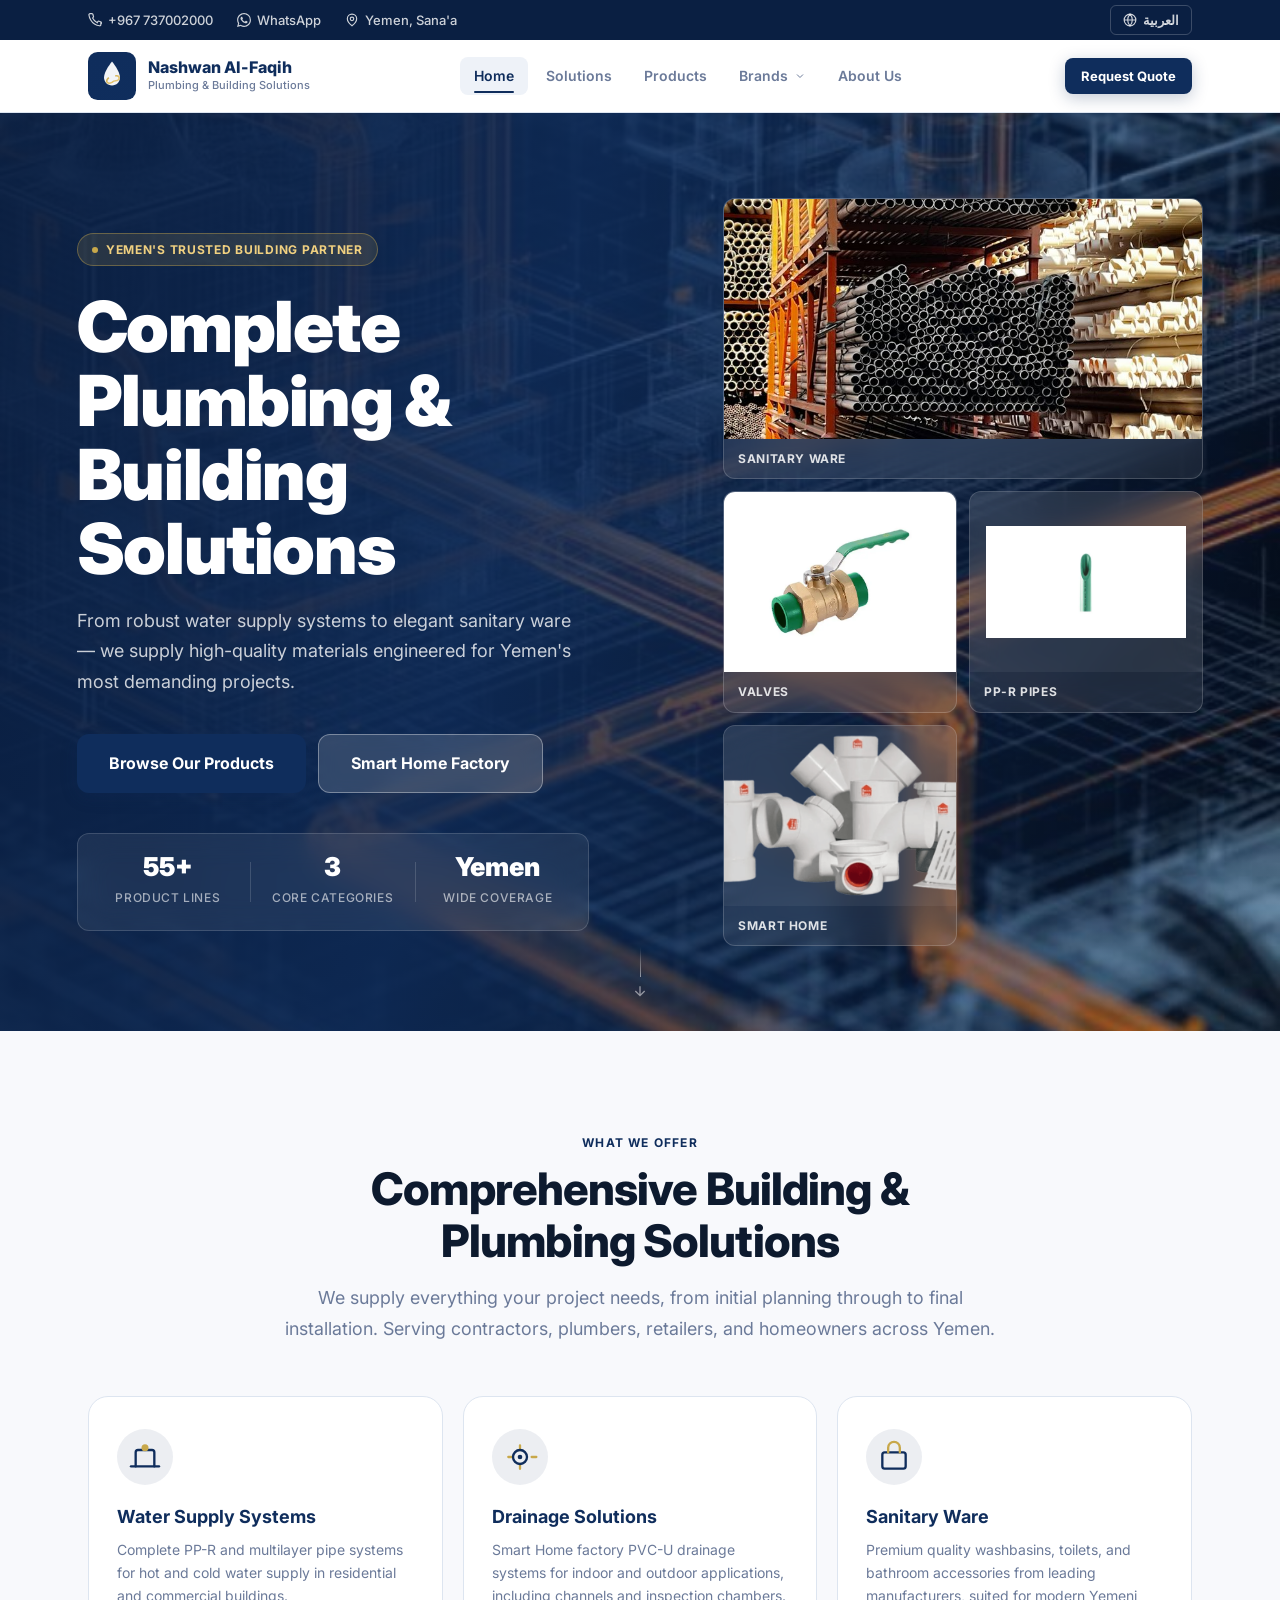
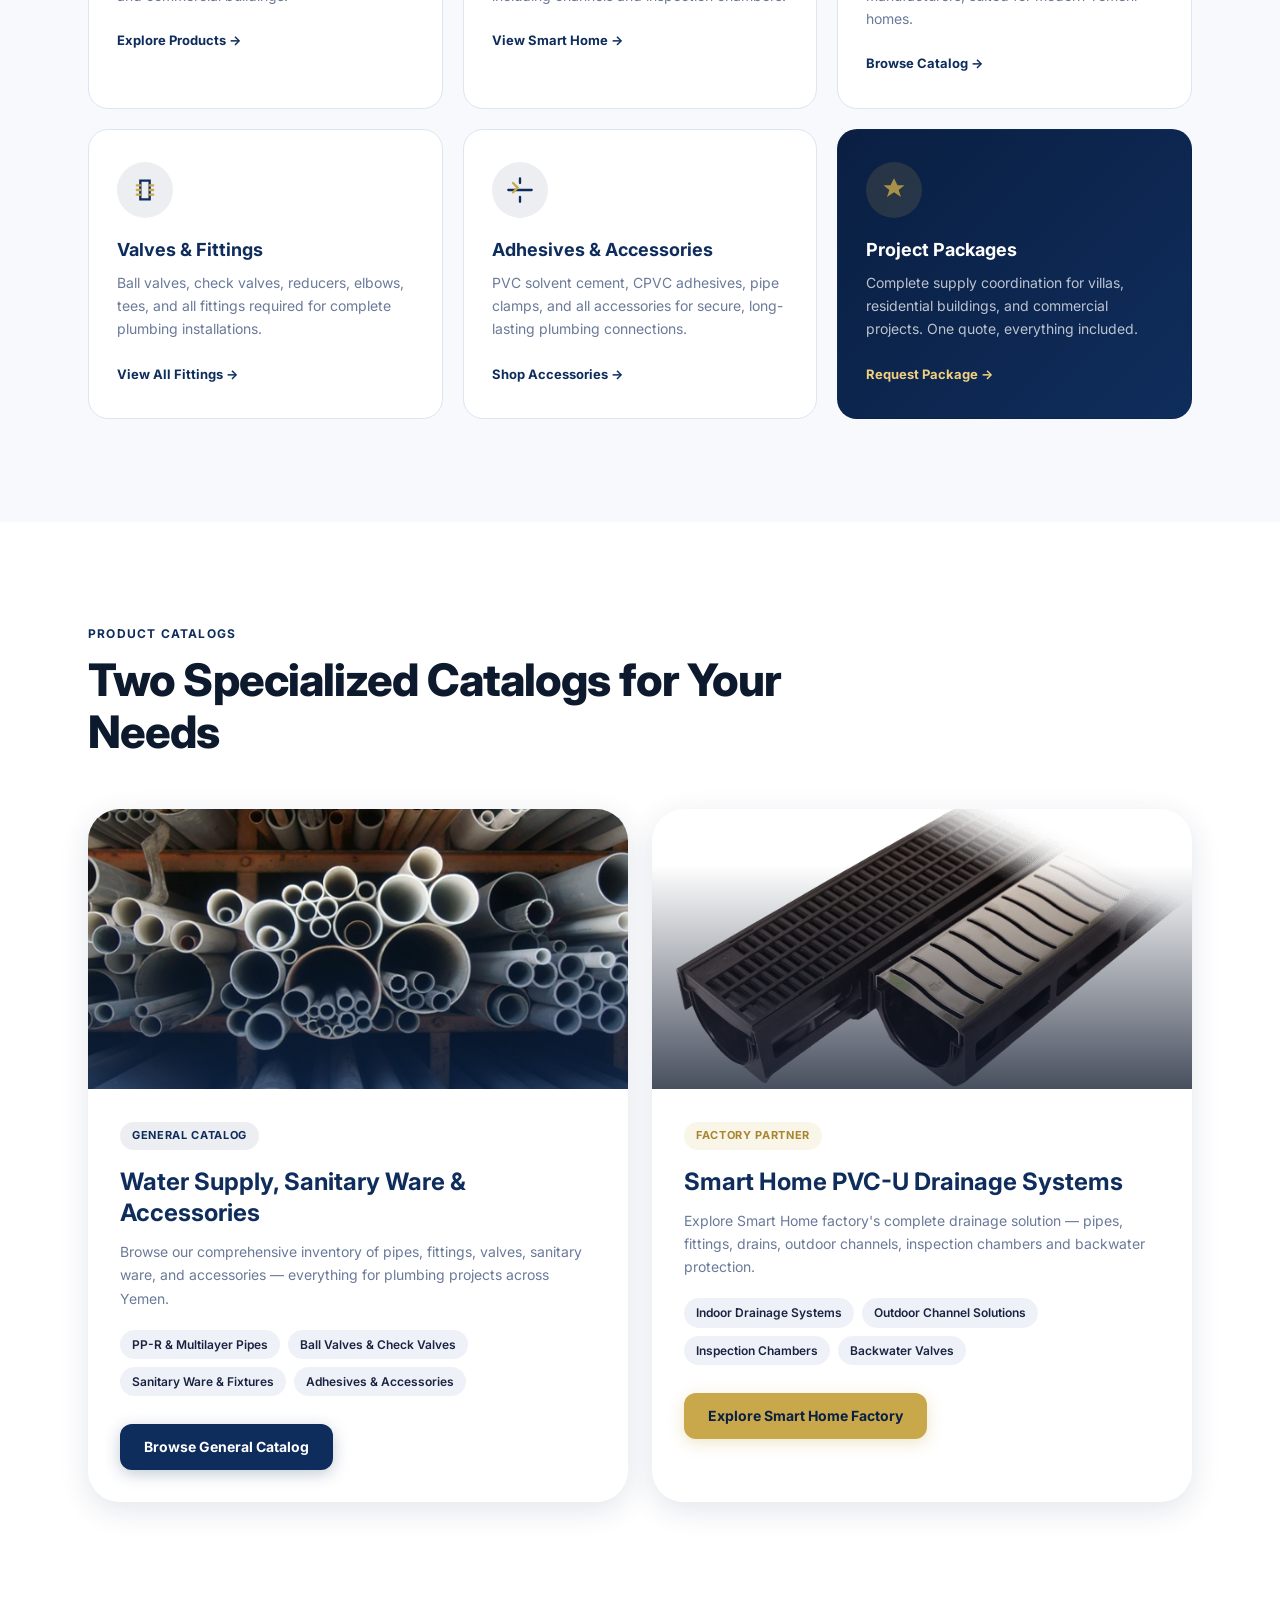
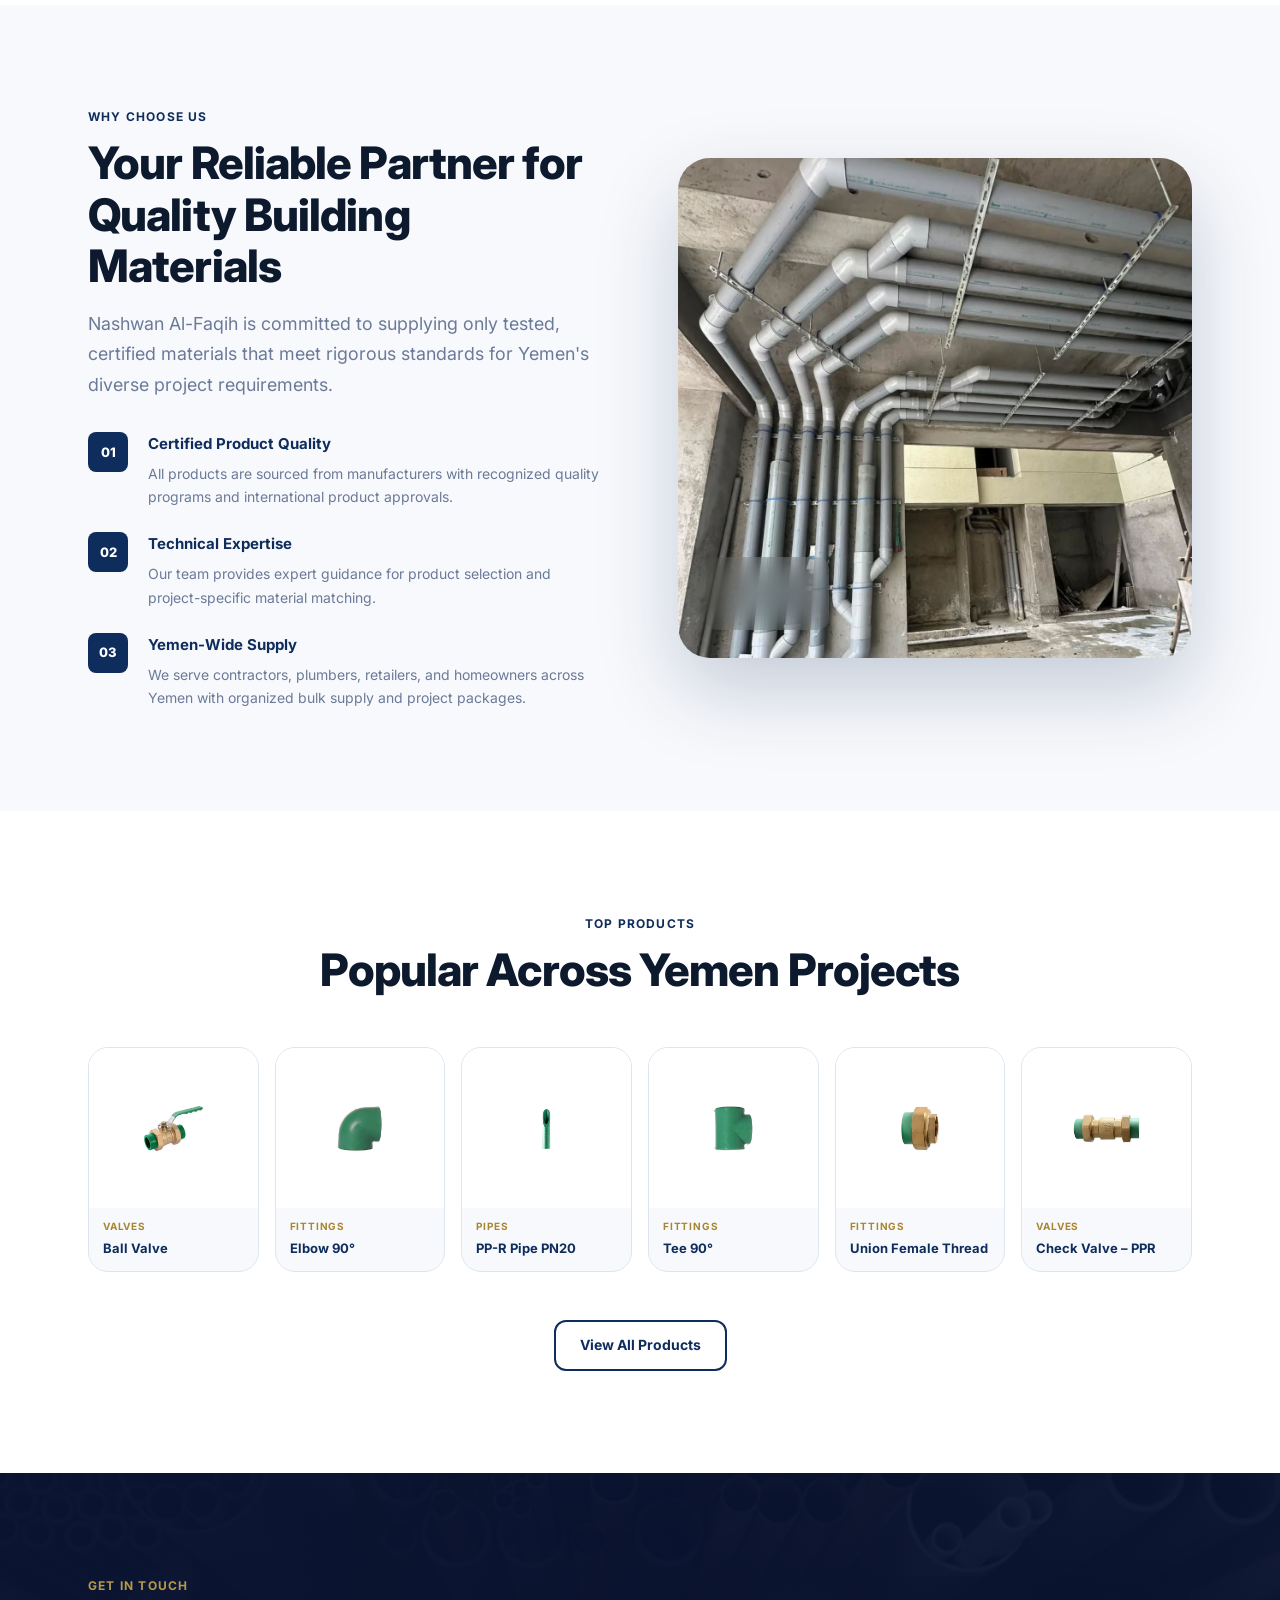
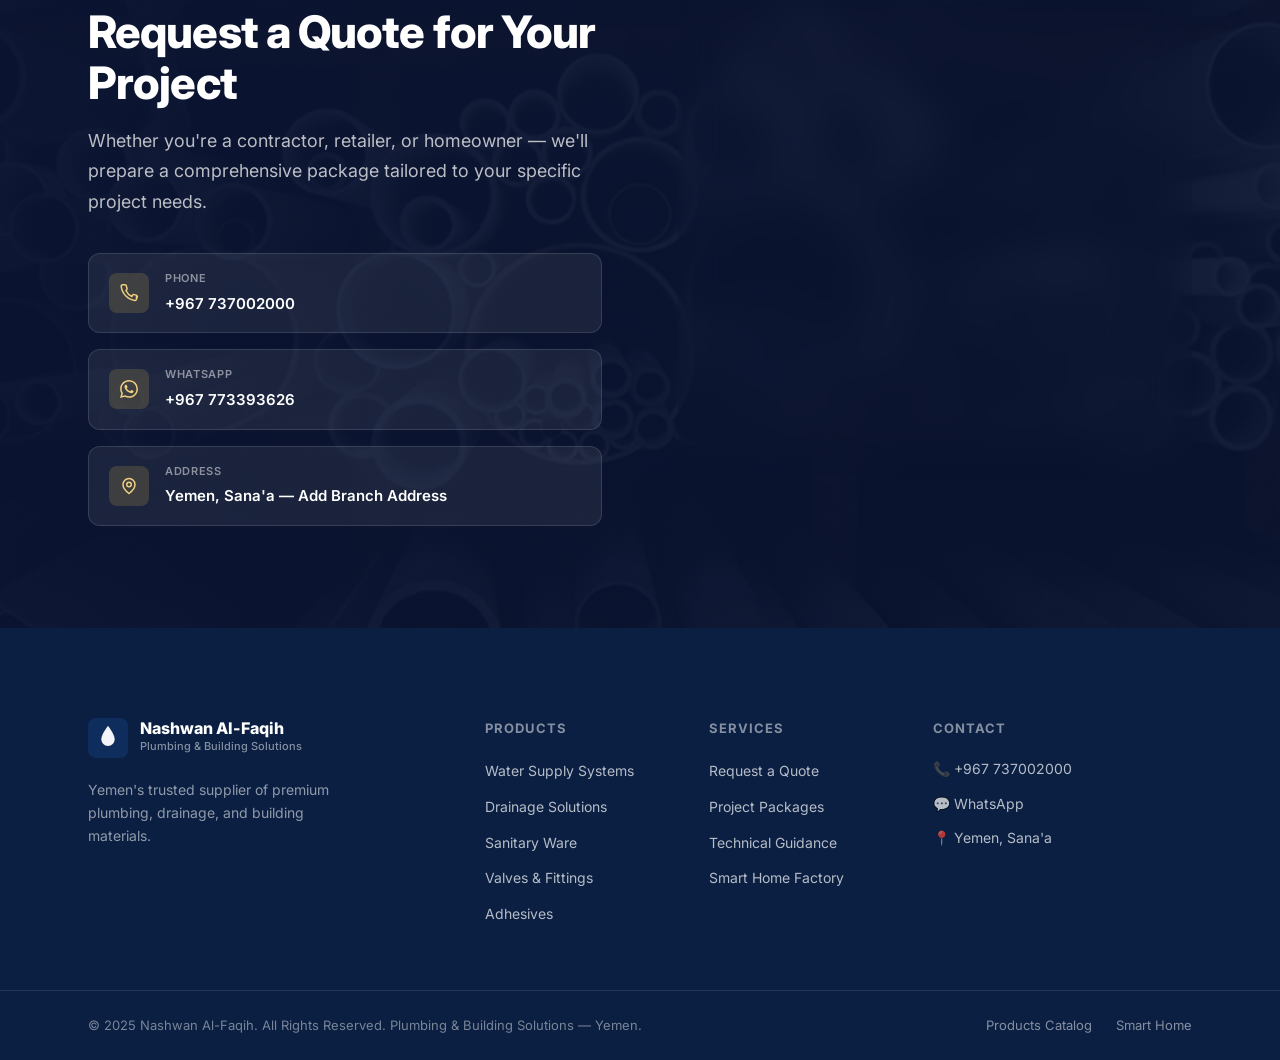
==== commit fbeb68ce: "feat: integrate brands dropdown, mobile grid, dedicated catalogs and fix specs matching" ====
--- a/index.html
+++ b/index.html
@@ -1,175 +1,686 @@
 <!doctype html>
 <html lang="en" dir="ltr">
-  <head>
-    <meta charset="utf-8">
-    <meta name="viewport" content="width=device-width, initial-scale=1">
-    <title>Nashwan Al-Faqih | Plumbing & Building Solutions Yemen</title>
-    <meta name="description" content="Premium plumbing, drainage, sanitary ware, valves, fittings, accessories, and Smart Home factory solutions for Yemen projects.">
-    <link rel="stylesheet" href="styles.css">
-  </head>
-  <body>
-    <header class="site-header">
-      <a class="brand" href="index.html" aria-label="Nashwan Al-Faqih home" data-i18n-aria-label="brand.aria">
-        <span class="brand-mark">NF</span>
-        <span>
-          <strong data-i18n="brand.name">Nashwan Al-Faqih</strong>
-          <small data-i18n="brand.subtitle">Yemen Building Solutions</small>
+
+<head>
+  <meta charset="utf-8">
+  <meta name="viewport" content="width=device-width, initial-scale=1">
+  <title>Nashwan Al-Faqih | Premium Plumbing & Building Solutions Yemen</title>
+  <meta name="description"
+    content="Yemen's trusted supplier of premium plumbing, drainage, sanitary ware, valves, fittings, and Smart Home building solutions. Serving contractors and homeowners across Yemen.">
+  <meta property="og:title" content="Nashwan Al-Faqih | Premium Plumbing & Building Solutions Yemen">
+  <meta property="og:description"
+    content="Yemen's trusted supplier of premium plumbing, drainage, sanitary ware, valves, fittings, and Smart Home building solutions.">
+  <meta property="og:type" content="website">
+  <link rel="preconnect" href="https://fonts.googleapis.com">
+  <link rel="preconnect" href="https://fonts.gstatic.com" crossorigin>
+  <link
+    href="https://fonts.googleapis.com/css2?family=Inter:wght@400;500;600;700;800;900&family=Cairo:wght@400;600;700;800;900&display=swap"
+    rel="stylesheet">
+  <link rel="stylesheet" href="styles.css">
+</head>
+
+<body>
+
+  <!-- TOP BAR -->
+  <div class="topbar" id="topbar">
+    <div class="topbar-inner">
+      <div class="topbar-contact">
+        <a href="tel:+967737002000" class="topbar-item" id="topbar-phone">
+          <svg width="14" height="14" viewBox="0 0 24 24" fill="none" stroke="currentColor" stroke-width="2">
+            <path
+              d="M22 16.92v3a2 2 0 0 1-2.18 2 19.79 19.79 0 0 1-8.63-3.07A19.5 19.5 0 0 1 4.69 12 19.79 19.79 0 0 1 1.61 3.4 2 2 0 0 1 3.6 1h3a2 2 0 0 1 2 1.72c.127.96.361 1.903.7 2.81a2 2 0 0 1-.45 2.11L7.91 8.59a16 16 0 0 0 8 8l.91-1.91a2 2 0 0 1 2.11-.45c.907.339 1.85.573 2.81.7A2 2 0 0 1 23 17l-.08-.08Z" />
+          </svg>
+          +967 737002000
+        </a>
+        <a href="https://wa.me/967737002000" class="topbar-item" id="topbar-wa" target="_blank">
+          <svg width="14" height="14" viewBox="0 0 24 24" fill="currentColor">
+            <path
+              d="M17.472 14.382c-.297-.149-1.758-.867-2.03-.967-.273-.099-.471-.148-.67.15-.197.297-.767.966-.94 1.164-.173.199-.347.223-.644.075-.297-.15-1.255-.463-2.39-1.475-.883-.788-1.48-1.761-1.653-2.059-.173-.297-.018-.458.13-.606.134-.133.298-.347.446-.52.149-.174.198-.298.298-.497.099-.198.05-.371-.025-.52-.075-.149-.669-1.612-.916-2.207-.242-.579-.487-.5-.669-.51-.173-.008-.371-.01-.57-.01-.198 0-.52.074-.792.372-.272.297-1.04 1.016-1.04 2.479 0 1.462 1.065 2.875 1.213 3.074.149.198 2.096 3.2 5.077 4.487.709.306 1.262.489 1.694.625.712.227 1.36.195 1.871.118.571-.085 1.758-.719 2.006-1.413.248-.694.248-1.289.173-1.413-.074-.124-.272-.198-.57-.347m-5.421 7.403h-.004a9.87 9.87 0 0 1-5.031-1.378l-.361-.214-3.741.982.998-3.648-.235-.374a9.86 9.86 0 0 1-1.51-5.26c.001-5.45 4.436-9.884 9.888-9.884 2.64 0 5.122 1.03 6.988 2.898a9.825 9.825 0 0 1 2.893 6.994c-.003 5.45-4.437 9.884-9.885 9.884m8.413-18.297A11.815 11.815 0 0 0 12.05 0C5.495 0 .16 5.335.157 11.892c0 2.096.547 4.142 1.588 5.945L.057 24l6.305-1.654a11.882 11.882 0 0 0 5.683 1.448h.005c6.554 0 11.89-5.335 11.893-11.893a11.821 11.821 0 0 0-3.48-8.413Z" />
+          </svg>
+          WhatsApp
+        </a>
+        <span class="topbar-item" id="topbar-location">
+          <svg width="14" height="14" viewBox="0 0 24 24" fill="none" stroke="currentColor" stroke-width="2">
+            <path d="M20 10c0 6-8 12-8 12s-8-6-8-12a8 8 0 0 1 16 0Z" />
+            <circle cx="12" cy="10" r="3" />
+          </svg>
+          Yemen, Sana'a
         </span>
+      </div>
+      <div class="topbar-lang">
+        <button class="lang-btn" id="lang-toggle" type="button" data-language-toggle>
+          <svg width="14" height="14" viewBox="0 0 24 24" fill="none" stroke="currentColor" stroke-width="2">
+            <circle cx="12" cy="12" r="10" />
+            <path
+              d="M2 12h20M12 2a15.3 15.3 0 0 1 4 10 15.3 15.3 0 0 1-4 10 15.3 15.3 0 0 1-4-10 15.3 15.3 0 0 1 4-10z" />
+          </svg>
+          العربية
+        </button>
+      </div>
+    </div>
+  </div>
+
+  <!-- MAIN HEADER -->
+  <header class="site-header" id="site-header">
+    <div class="header-inner">
+      <a class="brand" href="index.html" id="brand-link">
+        <div class="brand-emblem" aria-hidden="true">
+          <svg viewBox="0 0 60 60" fill="none" xmlns="http://www.w3.org/2000/svg">
+            <rect width="60" height="60" rx="12" fill="url(#g1)" />
+            <path d="M30 12 C30 12, 20 24, 20 32 C20 37.5 24.5 42 30 42 C35.5 42 40 37.5 40 32 C40 24 30 12 30 12Z"
+              fill="white" opacity="0.95" />
+            <path
+              d="M26 32 C26 32, 22 36, 24 38 C26 40, 30 38, 30 38 C30 38, 32 36, 35 36 C38 36, 40 33 38.5 31 C37 29, 34 30, 34 30"
+              stroke="url(#g2)" stroke-width="2" fill="none" />
+            <defs>
+              <linearGradient id="g1" x1="0" y1="0" x2="60" y2="60">
+                <stop offset="0%" stop-color="#0f2d5c" />
+                <stop offset="100%" stop-color="#1a4a8a" />
+              </linearGradient>
+              <linearGradient id="g2" x1="0" y1="0" x2="1" y2="1">
+                <stop offset="0%" stop-color="#c8a84b" />
+                <stop offset="100%" stop-color="#f0d080" />
+              </linearGradient>
+            </defs>
+          </svg>
+        </div>
+        <div class="brand-text">
+          <strong id="brand-name" data-i18n="brand.name">Nashwan Al-Faqih</strong>
+          <small id="brand-subtitle" data-i18n="brand.subtitle">Plumbing & Building Solutions</small>
+        </div>
       </a>
-      <nav class="nav" aria-label="Primary navigation" data-i18n-aria-label="nav.aria">
-        <a href="index.html#solutions" data-i18n="nav.solutions">Solutions</a>
-        <a href="products.html" data-i18n="nav.products">General Catalog</a>
-        <a href="smart-home.html" data-i18n="nav.smartHome">Smart Home Factory</a>
-        <a class="nav-quote" href="index.html#quote" data-i18n="nav.quote">Request Quote</a>
+
+      <nav class="main-nav" id="main-nav" aria-label="Primary navigation">
+        <a href="index.html" class="nav-link active" id="nav-home" data-i18n="nav.home">Home</a>
+        <a href="index.html#solutions" class="nav-link" id="nav-solutions" data-i18n="nav.solutions">Solutions</a>
+        <a href="products.html" class="nav-link" id="nav-products" data-i18n="nav.products">General Catalog</a>
+        <div class="nav-dropdown" id="nav-dropdown-brands">
+          <button class="dropdown-toggle" type="button" aria-haspopup="true" aria-expanded="false">
+            <span data-i18n="nav.brands">Brands</span>
+            <svg class="dropdown-caret" viewBox="0 0 24 24" fill="none" stroke="currentColor" stroke-width="2">
+              <polyline points="6 9 12 15 18 9" />
+            </svg>
+          </button>
+          <div class="dropdown-menu" aria-label="Brands">
+            <a href="banninger.html" class="dropdown-item">
+              <img src="img/Banninger/Banninger logo .webp" alt="Bänninger" class="dropdown-logo">
+              <span>Bänninger</span>
+            </a>
+            <a href="smart-home.html" class="dropdown-item">
+              <img src="img/Smart Home/Smart-Home logo.webp" alt="Smart Home" class="dropdown-logo">
+              <span>Smart Home</span>
+            </a>
+            <a href="kessel.html" class="dropdown-item">
+              <img src="img/Kessel/Kessel logo.webp" alt="Kessel" class="dropdown-logo">
+              <span>Kessel</span>
+            </a>
+          </div>
+        </div>
+        <a href="index.html#about" class="nav-link" id="nav-about" data-i18n="nav.about">About Us</a>
       </nav>
-      <button class="language-toggle" type="button" data-language-toggle aria-label="Switch to Arabic" data-i18n-aria-label="language.aria">Arabic</button>
-    </header>
-
-    <main id="top">
-      <section class="hero">
-        <div class="hero-copy">
-          <p class="eyebrow" data-i18n="hero.eyebrow">Premium Plumbing & Building Solutions in Yemen</p>
-          <h1 data-i18n="hero.title">Complete water supply and drainage solutions for modern projects.</h1>
-          <p class="hero-text" data-i18n="hero.text">Nashwan Al-Faqih provides contractors, plumbers, retailers, and homeowners across Yemen with durable pipes, fittings, sanitary ware, valves, accessories, and project supply packages selected for local site conditions.</p>
-          <div class="hero-actions">
-            <a class="button primary" href="products.html" data-i18n="hero.catalogCta">Browse General Catalog</a>
-            <a class="button secondary" href="smart-home.html" data-i18n="hero.factoryCta">Explore Smart Home Factory</a>
-          </div>
-        </div>
-
-        <div class="hero-showcase" aria-label="Featured project materials" data-i18n-aria-label="hero.visualAria">
-          <img class="hero-main photo-fill" src="img/image use for the index.jpg" alt="Premium bathroom and plumbing products" data-i18n-alt="hero.imageAlt">
-          <img src="img/PP-R Pipe PN20 – SDR 6.webp" alt="PP-R pipe for water supply" data-i18n-alt="hero.thumb1Alt">
-          <img src="img/Ball Valve.webp" alt="Ball valve fitting" data-i18n-alt="hero.thumb2Alt">
-          <img src="img/Smart Home/Smart Home Indoor Solutions.webp" alt="Smart Home drainage solutions" data-i18n-alt="hero.thumb3Alt">
-          <div class="hero-card">
-            <span data-i18n="hero.cardValue">Yemen</span>
-            <p data-i18n="hero.cardLabel">Project-ready supply</p>
-          </div>
-        </div>
-
-        <div class="hero-stats" aria-label="Store highlights" data-i18n-aria-label="hero.statsAria">
-          <div><strong data-i18n="hero.stat1Value">6</strong><span data-i18n="hero.stat1Label">Core product lines</span></div>
-          <div><strong data-i18n="hero.stat2Value">100+</strong><span data-i18n="hero.stat2Label">Catalog items</span></div>
-          <div><strong data-i18n="hero.stat3Value">Yemen</strong><span data-i18n="hero.stat3Label">Market focus</span></div>
-        </div>
-      </section>
-
-      <section id="solutions" class="section intro">
-        <div>
-          <p class="eyebrow" data-i18n="intro.eyebrow">Complete project supply</p>
-          <h2 data-i18n="intro.title">A practical partner for contractors, plumbers, stores, and homeowners.</h2>
-        </div>
-        <p data-i18n="intro.text">Find exactly what your project demands. From robust water supply and drainage networks to elegant sanitary ware and reliable accessories, we supply high-quality materials engineered for the Yemeni market.</p>
-      </section>
-
-      <section id="products" class="section products-section catalog-teasers">
-        <div class="section-heading product-heading">
-          <div>
-            <p class="eyebrow" data-i18n="products.eyebrow">Choose your catalog</p>
-            <h2 data-i18n="products.title">Two focused paths for faster buying decisions.</h2>
-            <p class="products-lede" data-i18n="products.lede">General plumbing inventory and Smart Home factory drainage products now live on dedicated pages, making it easier for buyers to compare, filter, and request the right package.</p>
-          </div>
-          <div class="catalog-promise" aria-label="Customer buying support" data-i18n-aria-label="products.promiseAria">
-            <span data-i18n="products.promise1">Fast product matching</span>
-            <span data-i18n="products.promise2">Quote-ready selections</span>
-            <span data-i18n="products.promise3">Project package support</span>
-          </div>
-        </div>
-
-        <div class="teaser-grid">
-          <article class="teaser-card">
-            <img src="img/Multilayer pipes with fiber Reinforced UV in Black PN 20 SDR 6.webp" alt="Water supply pipe systems" data-i18n-alt="teaser1.alt">
-            <div>
-              <span class="tag" data-i18n="teaser1.tag">General Catalog</span>
-              <h3 data-i18n="teaser1.title">Water supply, sanitary ware, valves, adhesives, and accessories.</h3>
-              <p data-i18n="teaser1.text">Browse a focused inventory for villas, buildings, retail counters, maintenance work, and contractor supply packages.</p>
-              <a class="button primary" href="products.html" data-i18n="teaser1.cta">Browse General Catalog</a>
+
+      <div class="header-actions">
+        <a href="index.html#quote" class="btn btn-primary btn-sm" id="header-quote-btn" data-i18n="nav.quote">Request
+          Quote</a>
+        <button class="hamburger" id="hamburger" type="button" aria-label="Toggle navigation" aria-expanded="false">
+          <span></span><span></span><span></span>
+        </button>
+      </div>
+    </div>
+  </header>
+
+  <!-- MOBILE MENU -->
+  <div class="mobile-menu" id="mobile-menu" aria-hidden="true">
+    <nav>
+      <a href="index.html" data-i18n="nav.home">Home</a>
+      <a href="index.html#solutions" data-i18n="nav.solutions">Solutions</a>
+      <a href="products.html" data-i18n="nav.products">General Catalog</a>
+      <a href="index.html#about" data-i18n="nav.about">About Us</a>
+      <a href="index.html#quote" class="mobile-quote" data-i18n="nav.quote">Request Quote</a>
+      <div class="mobile-brands-section">
+        <span class="mobile-section-label" data-i18n="nav.brands">Brands</span>
+        <div class="mobile-brands-grid">
+          <a href="banninger.html" class="mobile-brand-item">
+            <img src="img/Banninger/Banninger logo .webp" alt="Bänninger">
+            <span>Bänninger</span>
+          </a>
+          <a href="smart-home.html" class="mobile-brand-item">
+            <img src="img/Smart Home/Smart-Home logo.webp" alt="Smart Home">
+            <span>Smart Home</span>
+          </a>
+          <a href="kessel.html" class="mobile-brand-item">
+            <img src="img/Kessel/Kessel logo.webp" alt="Kessel">
+            <span>Kessel</span>
+          </a>
+        </div>
+      </div>
+    </nav>
+  </div>
+
+  <main>
+
+    <!-- HERO SECTION -->
+    <section class="hero" id="hero">
+      <div class="hero-bg">
+        <img src="New img/Pipe21.jpg" alt="" aria-hidden="true" class="hero-bg-img">
+        <div class="hero-overlay"></div>
+      </div>
+      <div class="hero-content">
+        <div class="hero-copy" data-animate="fade-up">
+          <div class="hero-badge" id="hero-badge">
+            <span class="badge-dot"></span>
+            <span data-i18n="hero.badge">Yemen's Trusted Building Partner</span>
+          </div>
+          <h1 id="hero-title" data-i18n="hero.title">
+            Complete Plumbing &<br>
+            <span class="highlight">Building Solutions</span>
+          </h1>
+          <p class="hero-desc" id="hero-desc" data-i18n="hero.desc">
+            From robust water supply systems to elegant sanitary ware — we supply high-quality materials engineered for
+            Yemen's most demanding projects.
+          </p>
+          <div class="hero-ctas">
+            <a href="products.html" class="btn btn-primary btn-lg" id="hero-cta1" data-i18n="hero.cta1">Browse Our
+              Products</a>
+            <a href="smart-home.html" class="btn btn-ghost btn-lg" id="hero-cta2" data-i18n="hero.cta2">Smart Home
+              Factory</a>
+          </div>
+        </div>
+
+        <div class="hero-stats-panel" data-animate="fade-up" data-delay="200">
+          <div class="stat-item" id="stat1">
+            <strong>100+</strong>
+            <span data-i18n="hero.stat1">Product Lines</span>
+          </div>
+          <div class="stat-divider"></div>
+          <div class="stat-item" id="stat2">
+            <strong>6</strong>
+            <span data-i18n="hero.stat2">Core Categories</span>
+          </div>
+          <div class="stat-divider"></div>
+          <div class="stat-item" id="stat3">
+            <strong>Yemen</strong>
+            <span data-i18n="hero.stat3">Wide Coverage</span>
+          </div>
+        </div>
+      </div>
+
+      <div class="hero-visual" data-animate="fade-left">
+        <div class="hero-cards-grid">
+          <div class="hero-product-card featured">
+            <div class="hpc-img">
+              <img src="img/Banninger/image use for the index.jpg" alt="Premium bathroom solutions">
+            </div>
+            <div class="hpc-label" data-i18n="hero.card1">Sanitary Ware</div>
+          </div>
+          <div class="hero-product-card">
+            <div class="hpc-img">
+              <img src="img/Banninger/Ball Valve.webp" alt="Ball valve">
+            </div>
+            <div class="hpc-label" data-i18n="hero.card2">Valves</div>
+          </div>
+          <div class="hero-product-card">
+            <div class="hpc-img pipe-img">
+              <img src="img/Banninger/PP-R Pipe PN20 – SDR 6.webp" alt="PP-R Pipes">
+            </div>
+            <div class="hpc-label" data-i18n="hero.card3">PP-R Pipes</div>
+          </div>
+          <div class="hero-product-card">
+            <div class="hpc-img">
+              <img src="img/Smart Home/Smart Home Indoor Solutions.webp" alt="Smart Home">
+            </div>
+            <div class="hpc-label" data-i18n="hero.card4">Smart Home</div>
+          </div>
+        </div>
+      </div>
+
+      <div class="scroll-indicator" aria-hidden="true">
+        <span></span>
+        <svg width="16" height="16" viewBox="0 0 24 24" fill="none" stroke="currentColor" stroke-width="2">
+          <path d="M12 5v14M5 12l7 7 7-7" />
+        </svg>
+      </div>
+    </section>
+
+    <!-- SOLUTIONS OVERVIEW -->
+    <section class="section solutions-section" id="solutions">
+      <div class="container">
+        <div class="section-header centered" data-animate="fade-up">
+          <p class="eyebrow" data-i18n="solutions.eyebrow">What We Offer</p>
+          <h2 id="solutions-title" data-i18n="solutions.title">Comprehensive Building & Plumbing Solutions</h2>
+          <p class="section-desc" data-i18n="solutions.desc">We supply everything your project needs, from initial
+            planning through to final installation. Serving contractors, plumbers, retailers, and homeowners across
+            Yemen.</p>
+        </div>
+
+        <div class="solutions-grid">
+          <div class="solution-card" data-animate="fade-up" data-delay="0" id="sol-1">
+            <div class="sol-icon">
+              <svg viewBox="0 0 48 48" fill="none" xmlns="http://www.w3.org/2000/svg">
+                <circle cx="24" cy="24" r="24" fill="rgba(15,45,92,0.08)" />
+                <path d="M16 32V20a2 2 0 0 1 2-2h12a2 2 0 0 1 2 2v12" stroke="#0f2d5c" stroke-width="2"
+                  stroke-linecap="round" />
+                <path d="M12 32h24" stroke="#0f2d5c" stroke-width="2" stroke-linecap="round" />
+                <circle cx="24" cy="16" r="3" fill="#c8a84b" />
+              </svg>
+            </div>
+            <h3 data-i18n="sol1.title">Water Supply Systems</h3>
+            <p data-i18n="sol1.desc">Complete PP-R and multilayer pipe systems for hot and cold water supply in
+              residential and commercial buildings.</p>
+            <a href="products.html" class="sol-link" data-i18n="sol1.link">Explore Products →</a>
+          </div>
+
+          <div class="solution-card" data-animate="fade-up" data-delay="100" id="sol-2">
+            <div class="sol-icon">
+              <svg viewBox="0 0 48 48" fill="none" xmlns="http://www.w3.org/2000/svg">
+                <circle cx="24" cy="24" r="24" fill="rgba(15,45,92,0.08)" />
+                <path d="M24 14v4M14 24h4M34 24h4M24 30v4" stroke="#c8a84b" stroke-width="2" stroke-linecap="round" />
+                <circle cx="24" cy="24" r="6" stroke="#0f2d5c" stroke-width="2" />
+                <circle cx="24" cy="24" r="2" fill="#0f2d5c" />
+              </svg>
+            </div>
+            <h3 data-i18n="sol2.title">Drainage Solutions</h3>
+            <p data-i18n="sol2.desc">Smart Home factory PVC-U drainage systems for indoor and outdoor applications,
+              including channels and inspection chambers.</p>
+            <a href="smart-home.html" class="sol-link" data-i18n="sol2.link">View Smart Home →</a>
+          </div>
+
+          <div class="solution-card" data-animate="fade-up" data-delay="200" id="sol-3">
+            <div class="sol-icon">
+              <svg viewBox="0 0 48 48" fill="none" xmlns="http://www.w3.org/2000/svg">
+                <circle cx="24" cy="24" r="24" fill="rgba(15,45,92,0.08)" />
+                <rect x="14" y="20" width="20" height="14" rx="2" stroke="#0f2d5c" stroke-width="2" />
+                <path d="M19 20v-4a5 5 0 0 1 10 0v4" stroke="#c8a84b" stroke-width="2" stroke-linecap="round" />
+              </svg>
+            </div>
+            <h3 data-i18n="sol3.title">Sanitary Ware</h3>
+            <p data-i18n="sol3.desc">Premium quality washbasins, toilets, and bathroom accessories from leading
+              manufacturers, suited for modern Yemeni homes.</p>
+            <a href="products.html" class="sol-link" data-i18n="sol3.link">Browse Catalog →</a>
+          </div>
+
+          <div class="solution-card" data-animate="fade-up" data-delay="300" id="sol-4">
+            <div class="sol-icon">
+              <svg viewBox="0 0 48 48" fill="none" xmlns="http://www.w3.org/2000/svg">
+                <circle cx="24" cy="24" r="24" fill="rgba(15,45,92,0.08)" />
+                <path d="M20 16h8v16h-8z" stroke="#0f2d5c" stroke-width="2" />
+                <path d="M17 20h3M17 24h3M17 28h3M28 20h3M28 24h3M28 28h3" stroke="#c8a84b" stroke-width="2"
+                  stroke-linecap="round" />
+              </svg>
+            </div>
+            <h3 data-i18n="sol4.title">Valves & Fittings</h3>
+            <p data-i18n="sol4.desc">Ball valves, check valves, reducers, elbows, tees, and all fittings required for
+              complete plumbing installations.</p>
+            <a href="products.html" class="sol-link" data-i18n="sol4.link">View All Fittings →</a>
+          </div>
+
+          <div class="solution-card" data-animate="fade-up" data-delay="400" id="sol-5">
+            <div class="sol-icon">
+              <svg viewBox="0 0 48 48" fill="none" xmlns="http://www.w3.org/2000/svg">
+                <circle cx="24" cy="24" r="24" fill="rgba(15,45,92,0.08)" />
+                <path d="M14 24h20M24 14v4M24 30v4" stroke="#0f2d5c" stroke-width="2" stroke-linecap="round" />
+                <path d="M18 18l4 4-4 4" stroke="#c8a84b" stroke-width="2" stroke-linecap="round"
+                  stroke-linejoin="round" />
+              </svg>
+            </div>
+            <h3 data-i18n="sol5.title">Adhesives & Accessories</h3>
+            <p data-i18n="sol5.desc">PVC solvent cement, CPVC adhesives, pipe clamps, and all accessories for secure,
+              long-lasting plumbing connections.</p>
+            <a href="products.html" class="sol-link" data-i18n="sol5.link">Shop Accessories →</a>
+          </div>
+
+          <div class="solution-card highlight-card" data-animate="fade-up" data-delay="500" id="sol-6">
+            <div class="sol-icon">
+              <svg viewBox="0 0 48 48" fill="none" xmlns="http://www.w3.org/2000/svg">
+                <circle cx="24" cy="24" r="24" fill="rgba(200,168,75,0.15)" />
+                <path d="M24 14l3 6h6l-5 4 2 6-6-4-6 4 2-6-5-4h6z" fill="#c8a84b" opacity="0.8" />
+              </svg>
+            </div>
+            <h3 data-i18n="sol6.title">Project Packages</h3>
+            <p data-i18n="sol6.desc">Complete supply coordination for villas, residential buildings, and commercial
+              projects. One quote, everything included.</p>
+            <a href="#quote" class="sol-link gold" data-i18n="sol6.link">Request Package →</a>
+          </div>
+        </div>
+      </div>
+    </section>
+
+    <!-- CATALOG SHOWCASE -->
+    <section class="section catalog-section" id="catalogs">
+      <div class="container">
+        <div class="section-header" data-animate="fade-up">
+          <p class="eyebrow" data-i18n="catalog.eyebrow">Product Catalogs</p>
+          <h2 data-i18n="catalog.title">Two Specialized Catalogs for Your Needs</h2>
+        </div>
+
+        <div class="catalog-showcase">
+          <article class="catalog-card main-catalog" data-animate="fade-right" id="cat-general">
+            <div class="catalog-img">
+              <img src="New img/a lote of pipe in one place.jpg" alt="General Catalog">
+              <div class="catalog-overlay"></div>
+            </div>
+            <div class="catalog-content">
+              <span class="catalog-badge" data-i18n="cat.badge1">General Catalog</span>
+              <h3 data-i18n="cat.title1">Water Supply, Sanitary Ware & Accessories</h3>
+              <p data-i18n="cat.desc1">Browse our comprehensive inventory of pipes, fittings, valves, sanitary ware, and
+                accessories — everything for plumbing projects across Yemen.</p>
+              <ul class="catalog-features">
+                <li data-i18n="cat.f1a">PP-R & Multilayer Pipes</li>
+                <li data-i18n="cat.f1b">Ball Valves & Check Valves</li>
+                <li data-i18n="cat.f1c">Sanitary Ware & Fixtures</li>
+                <li data-i18n="cat.f1d">Adhesives & Accessories</li>
+              </ul>
+              <a href="products.html" class="btn btn-primary" id="cat-btn1" data-i18n="cat.cta1">Browse General
+                Catalog</a>
             </div>
           </article>
 
-          <article class="teaser-card">
-            <img src="img/Smart Home/Smart Home Outdoor Solutions.png" alt="Smart Home factory drainage solutions" data-i18n-alt="teaser2.alt">
-            <div>
-              <span class="tag" data-i18n="teaser2.tag">Factory Partner</span>
-              <h3 data-i18n="teaser2.title">Smart Home PVC-U drainage systems for indoor and outdoor applications.</h3>
-              <p data-i18n="teaser2.text">Explore pipes, fittings, drains, outdoor channels, inspection chambers, and backwater protection from the Smart Home range.</p>
-              <a class="button primary" href="smart-home.html" data-i18n="teaser2.cta">Explore Smart Home Factory</a>
+          <article class="catalog-card smart-catalog" data-animate="fade-left" id="cat-smart">
+            <div class="catalog-img">
+              <img src="img/Smart Home/Smart Home Outdoor Solutions.png" alt="Smart Home Factory">
+              <div class="catalog-overlay dark"></div>
+            </div>
+            <div class="catalog-content">
+              <span class="catalog-badge gold" data-i18n="cat.badge2">Factory Partner</span>
+              <h3 data-i18n="cat.title2">Smart Home PVC-U Drainage Systems</h3>
+              <p data-i18n="cat.desc2">Explore Smart Home factory's complete drainage solution — pipes, fittings,
+                drains, outdoor channels, inspection chambers and backwater protection.</p>
+              <ul class="catalog-features">
+                <li data-i18n="cat.f2a">Indoor Drainage Systems</li>
+                <li data-i18n="cat.f2b">Outdoor Channel Solutions</li>
+                <li data-i18n="cat.f2c">Inspection Chambers</li>
+                <li data-i18n="cat.f2d">Backwater Valves</li>
+              </ul>
+              <a href="smart-home.html" class="btn btn-gold" id="cat-btn2" data-i18n="cat.cta2">Explore Smart Home
+                Factory</a>
             </div>
           </article>
         </div>
-      </section>
-
-      <section id="quality" class="section quality">
-        <div class="quality-copy">
-          <p class="eyebrow" data-i18n="quality.eyebrow">Quality assurance</p>
-          <h2 data-i18n="quality.title">Certified Quality & Project Confidence</h2>
-          <p data-i18n="quality.text">We supply products that meet rigorous testing and production standards. From quality materials to recognized certifications, we provide supplies that offer long-lasting performance and peace of mind for important projects.</p>
-        </div>
-        <div class="quality-list">
-          <div><strong data-i18n="quality.item1Title">Tested product systems</strong><span data-i18n="quality.item1Text">Products are positioned around durability, pressure performance, installation reliability, and long service life.</span></div>
-          <div><strong data-i18n="quality.item2Title">Recognized standards</strong><span data-i18n="quality.item2Text">Quality programs and product approvals help buyers specify materials with confidence.</span></div>
-          <div><strong data-i18n="quality.item3Title">Yemen project support</strong><span data-i18n="quality.item3Text">We help customers select compatible pipes, fittings, drainage, valves, and accessories for each project.</span></div>
-        </div>
-      </section>
-
-      <section class="section services">
-        <div class="section-heading">
-          <div>
-            <p class="eyebrow" data-i18n="services.eyebrow">Services</p>
-            <h2 data-i18n="services.title">More than a product list.</h2>
-          </div>
-        </div>
-        <div class="service-grid">
-          <div><strong data-i18n="services.item1Title">Complete project packages</strong><span data-i18n="services.item1Text">Coordinate water supply, drainage, accessories, and sanitary items in one clear quote.</span></div>
-          <div><strong data-i18n="services.item2Title">Technical guidance</strong><span data-i18n="services.item2Text">Support plumbers and contractors with product matching and installation choices.</span></div>
-          <div><strong data-i18n="services.item3Title">Bulk supply</strong><span data-i18n="services.item3Text">Prepare organized requests for villas, buildings, stores, and industrial projects.</span></div>
-          <div><strong data-i18n="services.item4Title">Buyer support</strong><span data-i18n="services.item4Text">Help homeowners and retailers choose practical, compatible materials before purchase.</span></div>
-        </div>
-      </section>
-
-      <section id="quote" class="section quote">
-        <div>
-          <p class="eyebrow" data-i18n="quote.eyebrow">Yemen inquiries</p>
-          <h2 data-i18n="quote.title">Request products, quantities, or a project package.</h2>
-          <p data-i18n="quote.text">Get in touch with our team today for a tailored quote. Provide your project details, required quantities, and location, and we will prepare a comprehensive package for you.</p>
-          <div class="contact-strip">
-            <a href="tel:+967000000000" data-i18n="quote.phone">Phone: +967 000 000 000</a>
-            <a href="https://wa.me/967000000000" data-i18n="quote.whatsapp">WhatsApp: +967 000 000 000</a>
-            <span data-i18n="quote.address">Address: Yemen - add your branch address here</span>
-          </div>
-        </div>
-        <form class="quote-form">
-          <label>
-            <span data-i18n="form.name">Name</span>
-            <input type="text" name="name" placeholder="Customer name" data-i18n-placeholder="form.namePlaceholder">
-          </label>
-          <label>
-            <span data-i18n="form.product">Product Needed</span>
-            <span class="select-wrap">
-              <select name="product">
-                <option data-i18n="form.option1">Water supply systems</option>
-                <option data-i18n="form.option2">Drainage solutions</option>
-                <option data-i18n="form.option3">Sanitary ware</option>
-                <option data-i18n="form.option4">Valves and accessories</option>
-                <option data-i18n="form.option5">Complete project package</option>
-              </select>
-            </span>
-          </label>
-          <label>
-            <span data-i18n="form.message">Message</span>
-            <textarea name="message" rows="4" placeholder="Sizes, quantities, project city, or product details" data-i18n-placeholder="form.messagePlaceholder"></textarea>
-          </label>
-          <button class="button primary" type="button" data-i18n="form.submit">Send Request</button>
-        </form>
-      </section>
-    </main>
-
-    <footer class="footer">
-      <p data-i18n="footer.name">Nashwan Al-Faqih</p>
-      <p data-i18n="footer.text">Yemen catalog for water supply, drainage, sanitary ware, valves, fittings, adhesives, and accessories.</p>
-    </footer>
-
-    <script src="script.js"></script>
-  </body>
+      </div>
+    </section>
+
+    <!-- WHY CHOOSE US -->
+    <section class="section why-section" id="about">
+      <div class="container">
+        <div class="why-content">
+          <div class="why-text" data-animate="fade-right">
+            <p class="eyebrow" data-i18n="why.eyebrow">Why Choose Us</p>
+            <h2 data-i18n="why.title">Your Reliable Partner for Quality Building Materials</h2>
+            <p class="section-desc" data-i18n="why.desc">Nashwan Al-Faqih is committed to supplying only tested,
+              certified materials that meet rigorous standards for Yemen's diverse project requirements.</p>
+
+            <div class="why-items">
+              <div class="why-item" id="why1">
+                <div class="why-num">01</div>
+                <div>
+                  <strong data-i18n="why.item1title">Certified Product Quality</strong>
+                  <p data-i18n="why.item1desc">All products are sourced from manufacturers with recognized quality
+                    programs and international product approvals.</p>
+                </div>
+              </div>
+              <div class="why-item" id="why2">
+                <div class="why-num">02</div>
+                <div>
+                  <strong data-i18n="why.item2title">Technical Expertise</strong>
+                  <p data-i18n="why.item2desc">Our team provides expert guidance for product selection and
+                    project-specific material matching.</p>
+                </div>
+              </div>
+              <div class="why-item" id="why3">
+                <div class="why-num">03</div>
+                <div>
+                  <strong data-i18n="why.item3title">Yemen-Wide Supply</strong>
+                  <p data-i18n="why.item3desc">We serve contractors, plumbers, retailers, and homeowners across Yemen
+                    with organized bulk supply and project packages.</p>
+                </div>
+              </div>
+            </div>
+          </div>
+          <div class="why-visual" data-animate="fade-left">
+            <div class="why-img-wrap">
+              <img src="New img/pipe in real field.jpg" alt="Professional plumbing installation in Yemen">
+              <div class="why-badge-float">
+                <strong>Yemen</strong>
+                <span data-i18n="why.badge">Project-Ready</span>
+              </div>
+            </div>
+          </div>
+        </div>
+      </div>
+    </section>
+
+    <!-- FEATURED PRODUCTS PREVIEW -->
+    <section class="section featured-section" id="featured">
+      <div class="container">
+        <div class="section-header centered" data-animate="fade-up">
+          <p class="eyebrow" data-i18n="feat.eyebrow">Top Products</p>
+          <h2 data-i18n="feat.title">Popular Across Yemen Projects</h2>
+        </div>
+
+        <div class="featured-grid">
+          <div class="feat-card" data-animate="fade-up" data-delay="0" id="fp1">
+            <div class="feat-img"><img src="img/Banninger/Ball Valve.webp" alt="Ball Valve"></div>
+            <span class="feat-cat" data-i18n="fp.cat1">Valves</span>
+            <h4 data-i18n="fp.name1">Ball Valve</h4>
+          </div>
+          <div class="feat-card" data-animate="fade-up" data-delay="80" id="fp2">
+            <div class="feat-img"><img src="img/Banninger/Elbow 90°.webp" alt="Elbow 90°"></div>
+            <span class="feat-cat" data-i18n="fp.cat2">Fittings</span>
+            <h4 data-i18n="fp.name2">Elbow 90°</h4>
+          </div>
+          <div class="feat-card" data-animate="fade-up" data-delay="160" id="fp3">
+            <div class="feat-img"><img src="img/Banninger/PP-R Pipe PN20 – SDR 7.4.webp" alt="PP-R Pipe PN20"></div>
+            <span class="feat-cat" data-i18n="fp.cat3">Pipes</span>
+            <h4 data-i18n="fp.name3">PP-R Pipe PN20</h4>
+          </div>
+          <div class="feat-card" data-animate="fade-up" data-delay="240" id="fp4">
+            <div class="feat-img"><img src="img/Banninger/Tee 90°.webp" alt="Tee 90°"></div>
+            <span class="feat-cat" data-i18n="fp.cat4">Fittings</span>
+            <h4 data-i18n="fp.name4">Tee 90°</h4>
+          </div>
+          <div class="feat-card" data-animate="fade-up" data-delay="320" id="fp5">
+            <div class="feat-img"><img src="img/Banninger/Union Female Thread.webp" alt="Union Female Thread"></div>
+            <span class="feat-cat" data-i18n="fp.cat5">Fittings</span>
+            <h4 data-i18n="fp.name5">Union Female Thread</h4>
+          </div>
+          <div class="feat-card" data-animate="fade-up" data-delay="400" id="fp6">
+            <div class="feat-img"><img src="img/Banninger/Check Valve-PPR Ends.webp" alt="Check Valve PPR"></div>
+            <span class="feat-cat" data-i18n="fp.cat6">Valves</span>
+            <h4 data-i18n="fp.name6">Check Valve – PPR</h4>
+          </div>
+        </div>
+
+        <div class="section-footer centered">
+          <a href="products.html" class="btn btn-outline" id="view-all-btn" data-i18n="feat.cta">View All Products</a>
+        </div>
+      </div>
+    </section>
+
+    <!-- QUOTE SECTION -->
+    <section class="section quote-section" id="quote">
+      <div class="quote-bg">
+        <img src="New img/a lote of pipe in one place.jpg" alt="" aria-hidden="true">
+        <div class="quote-overlay"></div>
+      </div>
+      <div class="container">
+        <div class="quote-layout">
+          <div class="quote-info" data-animate="fade-right">
+            <p class="eyebrow light" data-i18n="quote.eyebrow">Get In Touch</p>
+            <h2 id="quote-title" data-i18n="quote.title">Request a Quote for Your Project</h2>
+            <p class="section-desc light" data-i18n="quote.desc">Whether you're a contractor, retailer, or homeowner —
+              we'll prepare a comprehensive package tailored to your specific project needs.</p>
+            <div class="contact-items">
+              <a href="tel:+967737002000" class="contact-item" id="ci-phone">
+                <div class="ci-icon">
+                  <svg viewBox="0 0 24 24" fill="none" stroke="currentColor" stroke-width="2">
+                    <path
+                      d="M22 16.92v3a2 2 0 0 1-2.18 2 19.79 19.79 0 0 1-8.63-3.07A19.5 19.5 0 0 1 4.69 12 19.79 19.79 0 0 1 1.61 3.4 2 2 0 0 1 3.6 1h3a2 2 0 0 1 2 1.72c.127.96.361 1.903.7 2.81a2 2 0 0 1-.45 2.11L7.91 8.59a16 16 0 0 0 8 8l.91-1.91a2 2 0 0 1 2.11-.45c.907.339 1.85.573 2.81.7A2 2 0 0 1 23 17l-.08-.08Z" />
+                  </svg>
+                </div>
+                <div>
+                  <span data-i18n="contact.phoneLabel">Phone</span>
+                  <strong>+967 737002000</strong>
+                </div>
+              </a>
+              <a href="https://wa.me/967737002000" class="contact-item" id="ci-wa" target="_blank">
+                <div class="ci-icon">
+                  <svg viewBox="0 0 24 24" fill="currentColor">
+                    <path
+                      d="M17.472 14.382c-.297-.149-1.758-.867-2.03-.967-.273-.099-.471-.148-.67.15-.197.297-.767.966-.94 1.164-.173.199-.347.223-.644.075-.297-.15-1.255-.463-2.39-1.475-.883-.788-1.48-1.761-1.653-2.059-.173-.297-.018-.458.13-.606.134-.133.298-.347.446-.52.149-.174.198-.298.298-.497.099-.198.05-.371-.025-.52-.075-.149-.669-1.612-.916-2.207-.242-.579-.487-.5-.669-.51-.173-.008-.371-.01-.57-.01-.198 0-.52.074-.792.372-.272.297-1.04 1.016-1.04 2.479 0 1.462 1.065 2.875 1.213 3.074.149.198 2.096 3.2 5.077 4.487.709.306 1.262.489 1.694.625.712.227 1.36.195 1.871.118.571-.085 1.758-.719 2.006-1.413.248-.694.248-1.289.173-1.413-.074-.124-.272-.198-.57-.347m-5.421 7.403h-.004a9.87 9.87 0 0 1-5.031-1.378l-.361-.214-3.741.982.998-3.648-.235-.374a9.86 9.86 0 0 1-1.51-5.26c.001-5.45 4.436-9.884 9.888-9.884 2.64 0 5.122 1.03 6.988 2.898a9.825 9.825 0 0 1 2.893 6.994c-.003 5.45-4.437 9.884-9.885 9.884m8.413-18.297A11.815 11.815 0 0 0 12.05 0C5.495 0 .16 5.335.157 11.892c0 2.096.547 4.142 1.588 5.945L.057 24l6.305-1.654a11.882 11.882 0 0 0 5.683 1.448h.005c6.554 0 11.89-5.335 11.893-11.893a11.821 11.821 0 0 0-3.48-8.413Z" />
+                  </svg>
+                </div>
+                <div>
+                  <span data-i18n="contact.waLabel">WhatsApp</span>
+                  <strong>+967 773393626</strong>
+                </div>
+              </a>
+              <div class="contact-item" id="ci-addr">
+                <div class="ci-icon">
+                  <svg viewBox="0 0 24 24" fill="none" stroke="currentColor" stroke-width="2">
+                    <path d="M20 10c0 6-8 12-8 12s-8-6-8-12a8 8 0 0 1 16 0Z" />
+                    <circle cx="12" cy="10" r="3" />
+                  </svg>
+                </div>
+                <div>
+                  <span data-i18n="contact.addrLabel">Address</span>
+                  <strong data-i18n="contact.addr">Yemen, Sana'a — Add Branch Address</strong>
+                </div>
+              </div>
+            </div>
+          </div>
+
+          <form class="quote-form" id="quote-form" data-animate="fade-left" novalidate>
+            <div class="form-row">
+              <div class="form-group">
+                <label for="f-name" data-i18n="form.nameLabel">Full Name</label>
+                <input type="text" id="f-name" name="name" placeholder="Your name" data-i18n-ph="form.namePh" required>
+              </div>
+              <div class="form-group">
+                <label for="f-phone" data-i18n="form.phoneLabel">Phone Number</label>
+                <input type="tel" id="f-phone" name="phone" placeholder="+967 000 000 000" data-i18n-ph="form.phonePh">
+              </div>
+            </div>
+            <div class="form-group">
+              <label for="f-product" data-i18n="form.productLabel">Product Category</label>
+              <div class="select-wrap">
+                <select id="f-product" name="product">
+                  <option value="" data-i18n="form.selectDefault">Select a category</option>
+                  <option value="water" data-i18n="form.opt1">Water Supply Systems</option>
+                  <option value="drainage" data-i18n="form.opt2">Drainage Solutions</option>
+                  <option value="sanitary" data-i18n="form.opt3">Sanitary Ware</option>
+                  <option value="valves" data-i18n="form.opt4">Valves & Fittings</option>
+                  <option value="smart" data-i18n="form.opt5">Smart Home Factory</option>
+                  <option value="package" data-i18n="form.opt6">Complete Project Package</option>
+                </select>
+                <svg class="select-arrow" viewBox="0 0 24 24" fill="none" stroke="currentColor" stroke-width="2">
+                  <polyline points="6 9 12 15 18 9" />
+                </svg>
+              </div>
+            </div>
+            <div class="form-group">
+              <label for="f-message" data-i18n="form.messageLabel">Project Details</label>
+              <textarea id="f-message" name="message" rows="4"
+                placeholder="Describe your project: location, quantities, sizes, or any specific requirements"
+                data-i18n-ph="form.messagePh"></textarea>
+            </div>
+            <button type="submit" class="btn btn-primary btn-full" id="form-submit-btn" data-i18n="form.submit">
+              <span class="btn-text">Send Request</span>
+              <svg width="16" height="16" viewBox="0 0 24 24" fill="none" stroke="currentColor" stroke-width="2">
+                <line x1="22" y1="2" x2="11" y2="13" />
+                <polygon points="22 2 15 22 11 13 2 9 22 2" />
+              </svg>
+            </button>
+            <p class="form-note" data-i18n="form.note">We'll respond within 24 hours with a detailed quote.</p>
+          </form>
+        </div>
+      </div>
+    </section>
+
+  </main>
+
+  <!-- FOOTER -->
+  <footer class="footer">
+    <div class="footer-top">
+      <div class="container">
+        <div class="footer-grid">
+          <div class="footer-brand">
+            <a href="index.html" class="brand">
+              <div class="brand-emblem small">
+                <svg viewBox="0 0 60 60" fill="none" xmlns="http://www.w3.org/2000/svg">
+                  <rect width="60" height="60" rx="12" fill="url(#fg1)" />
+                  <path
+                    d="M30 12 C30 12, 20 24, 20 32 C20 37.5 24.5 42 30 42 C35.5 42 40 37.5 40 32 C40 24 30 12 30 12Z"
+                    fill="white" opacity="0.95" />
+                  <defs>
+                    <linearGradient id="fg1" x1="0" y1="0" x2="60" y2="60">
+                      <stop offset="0%" stop-color="#0f2d5c" />
+                      <stop offset="100%" stop-color="#1a4a8a" />
+                    </linearGradient>
+                  </defs>
+                </svg>
+              </div>
+              <div class="brand-text">
+                <strong data-i18n="brand.name">Nashwan Al-Faqih</strong>
+                <small data-i18n="brand.subtitle">Plumbing & Building Solutions</small>
+              </div>
+            </a>
+            <p class="footer-tagline" data-i18n="footer.tagline">Yemen's trusted supplier of premium plumbing, drainage,
+              and building materials.</p>
+          </div>
+
+          <div class="footer-links">
+            <h4 data-i18n="footer.productsTitle">Products</h4>
+            <ul>
+              <li><a href="products.html" data-i18n="footer.waterSupply">Water Supply Systems</a></li>
+              <li><a href="smart-home.html" data-i18n="footer.drainage">Drainage Solutions</a></li>
+              <li><a href="products.html" data-i18n="footer.sanitary">Sanitary Ware</a></li>
+              <li><a href="products.html" data-i18n="footer.valves">Valves & Fittings</a></li>
+              <li><a href="products.html" data-i18n="footer.adhesives">Adhesives</a></li>
+            </ul>
+          </div>
+
+          <div class="footer-links">
+            <h4 data-i18n="footer.servicesTitle">Services</h4>
+            <ul>
+              <li><a href="#quote" data-i18n="footer.quoteLink">Request a Quote</a></li>
+              <li><a href="#solutions" data-i18n="footer.packages">Project Packages</a></li>
+              <li><a href="#about" data-i18n="footer.technical">Technical Guidance</a></li>
+              <li><a href="smart-home.html" data-i18n="footer.smartHome">Smart Home Factory</a></li>
+            </ul>
+          </div>
+
+          <div class="footer-contact-block">
+            <h4 data-i18n="footer.contactTitle">Contact</h4>
+            <div class="footer-contact-list">
+              <a href="tel:+967737002000">📞 +967 737002000</a>
+              <a href="https://wa.me/967737002000" target="_blank">💬 WhatsApp</a>
+              <span data-i18n="footer.addr">📍 Yemen, Sana'a</span>
+            </div>
+          </div>
+        </div>
+      </div>
+    </div>
+
+    <div class="footer-bottom">
+      <div class="container">
+        <p data-i18n="footer.copy">© 2025 Nashwan Al-Faqih. All Rights Reserved. Plumbing & Building Solutions — Yemen.
+        </p>
+        <div class="footer-bottom-links">
+          <a href="products.html" data-i18n="footer.catalog">Products Catalog</a>
+          <a href="smart-home.html" data-i18n="footer.smLink">Smart Home</a>
+        </div>
+      </div>
+    </div>
+  </footer>
+
+  <!-- SCROLL TO TOP -->
+  <button class="scroll-top" id="scroll-top" aria-label="Back to top" type="button">
+    <svg width="20" height="20" viewBox="0 0 24 24" fill="none" stroke="currentColor" stroke-width="2.5">
+      <polyline points="18 15 12 9 6 15" />
+    </svg>
+  </button>
+
+  <script src="script.js"></script>
+</body>
+
 </html>
--- a/styles.css
+++ b/styles.css
@@ -1,34 +1,90 @@
+/* =========================================
+   NASHWAN AL-FAQIH — PREMIUM CSS
+   Inspired by EGIC.com.eg Design System
+   ========================================= */
+
+/* ---- Google Fonts Import ---- */
+@import url('https://fonts.googleapis.com/css2?family=Inter:wght@400;500;600;700;800;900&family=Cairo:wght@400;600;700;800;900&display=swap');
+
+/* ---- Design Tokens ---- */
 :root {
-  --ink: #10201b;
-  --muted: #63726c;
-  --line: #dce5e0;
-  --paper: #fbfcf8;
-  --green: #114f40;
-  --green-2: #1b745e;
-  --blue: #2d6f95;
-  --clay: #bd7b4b;
-  --gold: #d7aa4b;
-  --shadow: 0 24px 70px rgba(20, 43, 35, 0.13);
-}
-
-* {
+  /* Brand Colors */
+  --navy:      #0f2d5c;
+  --navy-dark: #0a1f42;
+  --navy-mid:  #1a4a8a;
+  --gold:      #c8a84b;
+  --gold-light: #f0d080;
+  --gold-dark: #a88630;
+
+  /* Neutrals */
+  --white:     #ffffff;
+  --off-white: #f8f9fc;
+  --light:     #eef2f8;
+  --border:    #dde5f0;
+  --muted:     #6b7a99;
+  --dark:      #1a2340;
+  --ink:       #0d1a2e;
+
+  /* Semantic */
+  --success:   #10a86e;
+  --error:     #e3454a;
+
+  /* Spacing */
+  --gap-xs: 8px;
+  --gap-sm: 16px;
+  --gap-md: 24px;
+  --gap-lg: 40px;
+  --gap-xl: 64px;
+  --gap-2xl: 96px;
+
+  /* Border radius */
+  --radius-sm: 8px;
+  --radius-md: 12px;
+  --radius-lg: 20px;
+  --radius-xl: 32px;
+
+  /* Shadows */
+  --shadow-sm: 0 2px 8px rgba(15,45,92,0.08);
+  --shadow-md: 0 8px 30px rgba(15,45,92,0.12);
+  --shadow-lg: 0 20px 60px rgba(15,45,92,0.16);
+  --shadow-xl: 0 32px 80px rgba(15,45,92,0.22);
+
+  /* Transitions */
+  --ease: cubic-bezier(0.4, 0, 0.2, 1);
+  --trans-fast: 150ms var(--ease);
+  --trans-mid:  250ms var(--ease);
+  --trans-slow: 400ms var(--ease);
+
+  /* Typography */
+  --font-en: 'Inter', -apple-system, BlinkMacSystemFont, 'Segoe UI', sans-serif;
+  --font-ar: 'Cairo', 'Tahoma', Arial, sans-serif;
+}
+
+/* ---- Reset ---- */
+*,
+*::before,
+*::after {
   box-sizing: border-box;
+  margin: 0;
+  padding: 0;
 }
 
 html {
   scroll-behavior: smooth;
+  font-size: 16px;
 }
 
 body {
-  margin: 0;
-  background: var(--paper);
-  color: var(--ink);
-  font-family: Inter, ui-sans-serif, system-ui, -apple-system, BlinkMacSystemFont, "Segoe UI", sans-serif;
+  font-family: var(--font-en);
+  color: var(--dark);
+  background: var(--white);
   line-height: 1.6;
+  -webkit-font-smoothing: antialiased;
+  overflow-x: hidden;
 }
 
 html[dir="rtl"] body {
-  font-family: Tahoma, Arial, ui-sans-serif, system-ui, sans-serif;
+  font-family: var(--font-ar);
 }
 
 a {
@@ -39,2109 +95,1815 @@
 img {
   display: block;
   max-width: 100%;
-}
-
+  height: auto;
+}
+
+ul {
+  list-style: none;
+}
+
+button {
+  font-family: inherit;
+  cursor: pointer;
+  border: none;
+  background: none;
+}
+
+input,
+select,
+textarea {
+  font-family: inherit;
+  font-size: inherit;
+}
+
+/* ---- Container ---- */
+.container {
+  width: 100%;
+  max-width: 1200px;
+  margin: 0 auto;
+  padding: 0 clamp(20px, 4vw, 48px);
+}
+
+/* =========================================
+   TOP BAR
+   ========================================= */
+.topbar {
+  background: var(--navy-dark);
+  color: rgba(255,255,255,0.85);
+  font-size: 13px;
+  font-weight: 500;
+}
+
+.topbar-inner {
+  max-width: 1200px;
+  margin: 0 auto;
+  padding: 0 clamp(20px, 4vw, 48px);
+  display: flex;
+  align-items: center;
+  justify-content: space-between;
+  min-height: 40px;
+  gap: 20px;
+}
+
+.topbar-contact {
+  display: flex;
+  align-items: center;
+  gap: 24px;
+  flex-wrap: wrap;
+}
+
+.topbar-item {
+  display: flex;
+  align-items: center;
+  gap: 6px;
+  color: rgba(255,255,255,0.8);
+  transition: color var(--trans-fast);
+}
+
+.topbar-item:hover {
+  color: var(--gold-light);
+}
+
+.lang-btn {
+  display: flex;
+  align-items: center;
+  gap: 6px;
+  color: rgba(255,255,255,0.8);
+  font-size: 13px;
+  font-weight: 600;
+  padding: 6px 12px;
+  border-radius: 6px;
+  border: 1px solid rgba(255,255,255,0.2);
+  transition: all var(--trans-fast);
+}
+
+.lang-btn:hover {
+  background: rgba(255,255,255,0.1);
+  color: var(--white);
+  border-color: rgba(255,255,255,0.4);
+}
+
+/* =========================================
+   HEADER
+   ========================================= */
 .site-header {
   position: sticky;
   top: 0;
-  z-index: 10;
-  display: grid;
-  grid-template-columns: minmax(220px, auto) minmax(0, 1fr) 108px;
-  align-items: center;
+  z-index: 1000;
+  background: rgba(255,255,255,0.95);
+  backdrop-filter: blur(20px);
+  -webkit-backdrop-filter: blur(20px);
+  border-bottom: 1px solid var(--border);
+  transition: background var(--trans-mid), box-shadow var(--trans-mid);
+}
+
+.site-header.scrolled {
+  box-shadow: var(--shadow-md);
+}
+
+.header-inner {
+  max-width: 1200px;
+  margin: 0 auto;
+  padding: 0 clamp(20px, 4vw, 48px);
+  display: flex;
+  align-items: center;
+  justify-content: space-between;
   gap: 24px;
-  padding: 18px clamp(20px, 5vw, 64px);
-  border-bottom: 1px solid rgba(16, 32, 27, 0.08);
-  background: rgba(251, 252, 248, 0.9);
-  backdrop-filter: blur(18px);
-  direction: ltr;
-}
-
+  min-height: 72px;
+}
+
+/* Brand */
 .brand {
+  display: flex;
+  align-items: center;
+  gap: 12px;
+  flex-shrink: 0;
+}
+
+.brand-emblem {
+  width: 48px;
+  height: 48px;
+  flex-shrink: 0;
+  transition: transform var(--trans-mid);
+}
+
+.brand-emblem.small {
+  width: 40px;
+  height: 40px;
+}
+
+.brand:hover .brand-emblem {
+  transform: scale(1.05);
+}
+
+.brand-text {
+  display: flex;
+  flex-direction: column;
+}
+
+.brand-text strong {
+  font-size: 16px;
+  font-weight: 800;
+  color: var(--navy);
+  line-height: 1.2;
+  white-space: nowrap;
+}
+
+.brand-text small {
+  font-size: 11px;
+  font-weight: 500;
+  color: var(--muted);
+  white-space: nowrap;
+}
+
+/* Navigation */
+.main-nav {
+  display: flex;
+  align-items: center;
+  gap: 4px;
+  flex: 1;
+  justify-content: center;
+}
+
+.nav-link {
+  padding: 8px 14px;
+  font-size: 14px;
+  font-weight: 600;
+  color: var(--muted);
+  border-radius: var(--radius-sm);
+  transition: color var(--trans-fast), background var(--trans-fast);
+  white-space: nowrap;
+  position: relative;
+}
+
+.nav-link::after {
+  content: '';
+  position: absolute;
+  bottom: 2px;
+  left: 14px;
+  right: 14px;
+  height: 2px;
+  background: var(--navy);
+  border-radius: 2px;
+  transform: scaleX(0);
+  transform-origin: center;
+  transition: transform var(--trans-mid);
+}
+
+.nav-link:hover,
+.nav-link.active {
+  color: var(--navy);
+  background: var(--light);
+}
+
+.nav-link.active::after {
+  transform: scaleX(1);
+}
+
+/* Header Actions */
+.header-actions {
+  display: flex;
+  align-items: center;
+  gap: 12px;
+  flex-shrink: 0;
+}
+
+/* Hamburger */
+.hamburger {
+  display: none;
+  flex-direction: column;
+  gap: 5px;
+  width: 36px;
+  padding: 6px 4px;
+  border-radius: var(--radius-sm);
+  transition: background var(--trans-fast);
+}
+
+.hamburger:hover { background: var(--light); }
+
+.hamburger span {
+  display: block;
+  height: 2px;
+  background: var(--navy);
+  border-radius: 2px;
+  transition: all var(--trans-mid);
+}
+
+.hamburger.open span:nth-child(1) {
+  transform: translateY(7px) rotate(45deg);
+}
+.hamburger.open span:nth-child(2) {
+  opacity: 0;
+}
+.hamburger.open span:nth-child(3) {
+  transform: translateY(-7px) rotate(-45deg);
+}
+
+/* Mobile menu */
+.mobile-menu {
+  display: none;
+  position: fixed;
+  top: 113px;
+  left: 0;
+  right: 0;
+  background: var(--white);
+  z-index: 999;
+  border-bottom: 1px solid var(--border);
+  box-shadow: var(--shadow-lg);
+  transform: translateY(-10px);
+  opacity: 0;
+  pointer-events: none;
+  transition: all var(--trans-mid);
+}
+
+.mobile-menu.open {
+  transform: translateY(0);
+  opacity: 1;
+  pointer-events: auto;
+}
+
+.mobile-menu nav {
+  display: flex;
+  flex-direction: column;
+  padding: 16px 20px;
+  gap: 4px;
+}
+
+.mobile-menu nav a {
+  padding: 12px 16px;
+  font-size: 15px;
+  font-weight: 600;
+  color: var(--dark);
+  border-radius: var(--radius-sm);
+  transition: all var(--trans-fast);
+}
+
+.mobile-menu nav a:hover {
+  background: var(--light);
+  color: var(--navy);
+}
+
+.mobile-menu nav .mobile-quote {
+  margin-top: 8px;
+  background: var(--navy);
+  color: var(--white);
+  text-align: center;
+  border-radius: var(--radius-md);
+}
+
+.mobile-menu nav .mobile-quote:hover {
+  background: var(--navy-mid);
+  color: var(--white);
+}
+
+/* =========================================
+   BUTTONS
+   ========================================= */
+.btn {
   display: inline-flex;
   align-items: center;
-  gap: 14px;
-  min-width: 0;
-}
-
-.brand > span:last-child {
-  min-width: 0;
-}
-
-.brand-mark {
-  display: grid;
-  width: 50px;
-  height: 50px;
-  flex: 0 0 auto;
-  place-items: center;
-  border-radius: 8px;
-  background: linear-gradient(135deg, var(--green), #0a332b);
-  color: #fff;
-  font-weight: 950;
-}
-
-.brand strong,
-.brand small {
-  display: block;
-}
-
-.brand small {
-  color: var(--muted);
+  justify-content: center;
+  gap: 8px;
+  font-weight: 700;
+  border-radius: var(--radius-md);
+  padding: 12px 24px;
+  font-size: 14px;
+  transition: all var(--trans-mid);
+  white-space: nowrap;
+  cursor: pointer;
+  font-family: inherit;
+}
+
+.btn-sm {
+  padding: 8px 16px;
   font-size: 13px;
-}
-
-.nav {
-  display: flex;
-  align-items: center;
-  justify-content: flex-end;
-  gap: clamp(14px, 3vw, 34px);
-  color: #5c6a64;
-  font-weight: 850;
-}
-
-html[dir="rtl"] .brand > span,
-html[dir="rtl"] .nav {
-  direction: rtl;
-}
-
-.nav a {
-  white-space: nowrap;
-}
-
-.nav-quote {
-  border: 1px solid var(--line);
-  border-radius: 8px;
-  padding: 10px 14px;
-  background: #fff;
-  color: var(--green);
-}
-
-.language-toggle {
-  width: 108px;
-  min-height: 42px;
-  border: 1px solid var(--green);
-  border-radius: 8px;
-  padding: 0 14px;
-  background: var(--green);
-  color: #fff;
-  font: inherit;
-  font-weight: 900;
-  cursor: pointer;
-  white-space: nowrap;
-  justify-self: end;
-}
-
+  border-radius: var(--radius-sm);
+}
+
+.btn-lg {
+  padding: 16px 32px;
+  font-size: 16px;
+  border-radius: var(--radius-md);
+}
+
+.btn-full {
+  width: 100%;
+}
+
+.btn-primary {
+  background: var(--navy);
+  color: var(--white);
+  box-shadow: 0 4px 16px rgba(15,45,92,0.25);
+}
+
+.btn-primary:hover {
+  background: var(--navy-mid);
+  box-shadow: 0 8px 28px rgba(15,45,92,0.35);
+  transform: translateY(-2px);
+}
+
+.btn-primary:active {
+  transform: translateY(0);
+}
+
+.btn-gold {
+  background: var(--gold);
+  color: var(--navy-dark);
+  box-shadow: 0 4px 16px rgba(200,168,75,0.3);
+}
+
+.btn-gold:hover {
+  background: var(--gold-light);
+  box-shadow: 0 8px 28px rgba(200,168,75,0.4);
+  transform: translateY(-2px);
+}
+
+.btn-outline {
+  background: transparent;
+  color: var(--navy);
+  border: 2px solid var(--navy);
+}
+
+.btn-outline:hover {
+  background: var(--navy);
+  color: var(--white);
+  transform: translateY(-2px);
+}
+
+.btn-ghost {
+  background: rgba(255,255,255,0.15);
+  color: var(--white);
+  border: 1px solid rgba(255,255,255,0.35);
+  backdrop-filter: blur(10px);
+}
+
+.btn-ghost:hover {
+  background: rgba(255,255,255,0.25);
+  border-color: rgba(255,255,255,0.6);
+  transform: translateY(-2px);
+}
+
+/* =========================================
+   HERO SECTION
+   ========================================= */
 .hero {
   position: relative;
+  min-height: 100vh;
   display: grid;
-  grid-template-columns: minmax(0, 1fr) minmax(360px, 0.88fr);
-  gap: clamp(28px, 5vw, 70px);
-  align-items: center;
-  padding: clamp(46px, 8vw, 96px) clamp(20px, 5vw, 64px) 38px;
-  background:
-    linear-gradient(90deg, rgba(7, 18, 18, 0.94), rgba(8, 22, 24, 0.76) 48%, rgba(8, 22, 24, 0.34)),
-    url("New img/Pipe21.jpg");
-  background-position: center;
-  background-size: cover;
-  color: #fff;
+  grid-template-columns: 1fr 1fr;
+  align-items: center;
   overflow: hidden;
 }
 
-.hero::after {
+.hero-bg {
   position: absolute;
-  inset: auto 0 0;
+  inset: 0;
+  z-index: 0;
+}
+
+.hero-bg-img {
+  width: 100%;
+  height: 100%;
+  object-fit: cover;
+  object-position: center;
+}
+
+.hero-overlay {
+  position: absolute;
+  inset: 0;
+  background: linear-gradient(
+    105deg,
+    rgba(10,31,66,0.95) 0%,
+    rgba(15,45,92,0.88) 40%,
+    rgba(15,45,92,0.55) 70%,
+    rgba(15,45,92,0.2) 100%
+  );
+}
+
+.hero-content {
+  position: relative;
+  z-index: 2;
+  grid-column: 1;
+  padding: clamp(60px, 10vw, 120px) 0 clamp(60px, 8vw, 100px);
+  padding-left: clamp(24px, 6vw, 80px);
+  padding-right: clamp(24px, 4vw, 60px);
+}
+
+.hero-badge {
+  display: inline-flex;
+  align-items: center;
+  gap: 8px;
+  background: rgba(200,168,75,0.15);
+  border: 1px solid rgba(200,168,75,0.4);
+  color: var(--gold-light);
+  font-size: 12px;
+  font-weight: 700;
+  letter-spacing: 0.06em;
+  text-transform: uppercase;
+  padding: 6px 14px;
+  border-radius: 100px;
+  margin-bottom: 24px;
+}
+
+.badge-dot {
+  width: 6px;
+  height: 6px;
+  border-radius: 50%;
+  background: var(--gold);
+  animation: pulseDot 2s infinite;
+}
+
+@keyframes pulseDot {
+  0%, 100% { opacity: 1; transform: scale(1); }
+  50% { opacity: 0.6; transform: scale(0.8); }
+}
+
+h1 {
+  font-size: clamp(38px, 5.5vw, 72px);
+  font-weight: 900;
+  line-height: 1.05;
+  color: var(--white);
+  margin-bottom: 20px;
+  letter-spacing: -0.02em;
+}
+
+h1 .highlight {
+  color: var(--gold-light);
+  position: relative;
+}
+
+h2 {
+  font-size: clamp(28px, 3.5vw, 48px);
+  font-weight: 800;
+  line-height: 1.15;
+  color: var(--ink);
+  letter-spacing: -0.02em;
+}
+
+h3 {
+  font-size: clamp(18px, 2vw, 24px);
+  font-weight: 700;
+  line-height: 1.3;
+  color: var(--navy);
+}
+
+h4 {
+  font-size: 15px;
+  font-weight: 700;
+  color: var(--dark);
+}
+
+.hero-desc {
+  font-size: clamp(15px, 1.5vw, 18px);
+  color: rgba(255,255,255,0.78);
+  max-width: 540px;
+  line-height: 1.7;
+  margin-bottom: 36px;
+}
+
+.hero-ctas {
+  display: flex;
+  flex-wrap: wrap;
+  gap: 12px;
+  margin-bottom: 40px;
+}
+
+.hero-stats-panel {
+  display: flex;
+  align-items: center;
+  background: rgba(255,255,255,0.07);
+  border: 1px solid rgba(255,255,255,0.15);
+  backdrop-filter: blur(16px);
+  border-radius: var(--radius-md);
+  padding: 20px 28px;
+  gap: 20px;
+  max-width: 520px;
+}
+
+.stat-item {
+  text-align: center;
+  flex: 1;
+}
+
+.stat-item strong {
+  display: block;
+  font-size: 26px;
+  font-weight: 900;
+  color: var(--white);
+  line-height: 1;
+  margin-bottom: 4px;
+}
+
+.stat-item span {
+  font-size: 12px;
+  font-weight: 500;
+  color: rgba(255,255,255,0.6);
+  text-transform: uppercase;
+  letter-spacing: 0.05em;
+}
+
+.stat-divider {
+  width: 1px;
+  height: 40px;
+  background: rgba(255,255,255,0.15);
+  flex-shrink: 0;
+}
+
+/* Hero Visual */
+.hero-visual {
+  position: relative;
+  z-index: 2;
+  grid-column: 2;
+  display: flex;
+  justify-content: flex-end;
+  padding: clamp(40px, 6vw, 80px) clamp(24px, 6vw, 80px) clamp(40px, 6vw, 80px) 0;
+}
+
+.hero-cards-grid {
+  display: grid;
+  grid-template-columns: 1fr 1fr;
+  grid-template-rows: 1fr auto auto;
+  gap: 12px;
+  width: 100%;
+  max-width: 480px;
+}
+
+.hero-product-card {
+  background: rgba(255,255,255,0.08);
+  border: 1px solid rgba(255,255,255,0.18);
+  backdrop-filter: blur(16px);
+  border-radius: var(--radius-md);
+  overflow: hidden;
+  transition: all var(--trans-mid);
+}
+
+.hero-product-card:hover {
+  background: rgba(255,255,255,0.14);
+  border-color: rgba(200,168,75,0.5);
+  transform: translateY(-4px);
+}
+
+.hero-product-card.featured {
+  grid-column: 1 / -1;
+}
+
+.hpc-img {
+  height: 180px;
+  overflow: hidden;
+  background: rgba(255,255,255,0.05);
+}
+
+.hero-product-card.featured .hpc-img {
+  height: 240px;
+}
+
+.hpc-img img {
+  width: 100%;
+  height: 100%;
+  object-fit: cover;
+}
+
+.hpc-img.pipe-img img {
+  object-fit: contain;
+  padding: 16px;
+  mix-blend-mode: screen;
+}
+
+.hpc-label {
+  padding: 10px 14px;
+  font-size: 12px;
+  font-weight: 700;
+  color: rgba(255,255,255,0.85);
+  text-transform: uppercase;
+  letter-spacing: 0.05em;
+}
+
+/* Scroll indicator */
+.scroll-indicator {
+  position: absolute;
+  bottom: 32px;
+  left: 50%;
+  transform: translateX(-50%);
+  z-index: 3;
+  display: flex;
+  flex-direction: column;
+  align-items: center;
+  gap: 6px;
+  color: rgba(255,255,255,0.5);
+  font-size: 11px;
+  animation: scrollBounce 2s ease-in-out infinite;
+}
+
+.scroll-indicator span {
+  width: 1px;
+  height: 30px;
+  background: linear-gradient(180deg, transparent, rgba(255,255,255,0.5));
+}
+
+@keyframes scrollBounce {
+  0%, 100% { transform: translateX(-50%) translateY(0); }
+  50% { transform: translateX(-50%) translateY(6px); }
+}
+
+/* =========================================
+   SECTION COMMONS
+   ========================================= */
+.section {
+  padding: clamp(64px, 8vw, 112px) 0;
+}
+
+.section-header {
+  margin-bottom: clamp(36px, 4vw, 56px);
+  max-width: 720px;
+}
+
+.section-header.centered {
+  text-align: center;
+  margin-left: auto;
+  margin-right: auto;
+}
+
+.eyebrow {
+  font-size: 12px;
+  font-weight: 700;
+  letter-spacing: 0.1em;
+  text-transform: uppercase;
+  color: var(--navy);
+  margin-bottom: 12px;
+  display: block;
+}
+
+.eyebrow.light {
+  color: rgba(200,168,75,0.9);
+}
+
+.section-desc {
+  font-size: clamp(15px, 1.4vw, 18px);
+  color: var(--muted);
+  line-height: 1.7;
+  margin-top: 16px;
+}
+
+.section-desc.light {
+  color: rgba(255,255,255,0.72);
+}
+
+.section-footer {
+  margin-top: 48px;
+}
+
+.section-footer.centered {
+  text-align: center;
+}
+
+/* =========================================
+   SOLUTIONS SECTION
+   ========================================= */
+.solutions-section {
+  background: var(--off-white);
+}
+
+.solutions-grid {
+  display: grid;
+  grid-template-columns: repeat(3, 1fr);
+  gap: 20px;
+}
+
+.solution-card {
+  background: var(--white);
+  border: 1px solid var(--border);
+  border-radius: var(--radius-lg);
+  padding: 32px 28px;
+  transition: all var(--trans-mid);
+  position: relative;
+  overflow: hidden;
+}
+
+.solution-card::before {
+  content: '';
+  position: absolute;
+  inset: 0;
+  background: linear-gradient(135deg, rgba(15,45,92,0), rgba(15,45,92,0.03));
+  opacity: 0;
+  transition: opacity var(--trans-mid);
+}
+
+.solution-card:hover {
+  border-color: rgba(15,45,92,0.25);
+  box-shadow: var(--shadow-lg);
+  transform: translateY(-6px);
+}
+
+.solution-card:hover::before {
+  opacity: 1;
+}
+
+.solution-card.highlight-card {
+  background: linear-gradient(135deg, var(--navy-dark), var(--navy));
+  border-color: transparent;
+  color: var(--white);
+}
+
+.solution-card.highlight-card h3 {
+  color: var(--white);
+}
+
+.solution-card.highlight-card p {
+  color: rgba(255,255,255,0.72);
+}
+
+.sol-icon {
+  width: 56px;
+  height: 56px;
+  margin-bottom: 20px;
+}
+
+.solution-card h3 {
+  margin-bottom: 10px;
+  font-size: 18px;
+}
+
+.solution-card p {
+  font-size: 14px;
+  color: var(--muted);
+  line-height: 1.65;
+  margin-bottom: 20px;
+}
+
+.sol-link {
+  font-size: 13px;
+  font-weight: 700;
+  color: var(--navy);
+  display: inline-flex;
+  align-items: center;
+  gap: 4px;
+  transition: gap var(--trans-fast), color var(--trans-fast);
+}
+
+.sol-link:hover {
+  gap: 8px;
+  color: var(--navy-mid);
+}
+
+.sol-link.gold {
+  color: var(--gold-light);
+}
+
+.sol-link.gold:hover {
+  color: var(--white);
+}
+
+/* =========================================
+   CATALOG SECTION
+   ========================================= */
+.catalog-section {
+  background: var(--white);
+}
+
+.catalog-showcase {
+  display: grid;
+  grid-template-columns: 1fr 1fr;
+  gap: 24px;
+}
+
+.catalog-card {
+  border-radius: var(--radius-xl);
+  overflow: hidden;
+  position: relative;
+  display: flex;
+  flex-direction: column;
+  box-shadow: var(--shadow-md);
+  transition: all var(--trans-mid);
+}
+
+.catalog-card:hover {
+  box-shadow: var(--shadow-xl);
+  transform: translateY(-6px);
+}
+
+.catalog-img {
+  position: relative;
+  height: 280px;
+  overflow: hidden;
+}
+
+.catalog-img img {
+  width: 100%;
+  height: 100%;
+  object-fit: cover;
+  transition: transform var(--trans-slow);
+}
+
+.catalog-card:hover .catalog-img img {
+  transform: scale(1.05);
+}
+
+.catalog-overlay {
+  position: absolute;
+  inset: 0;
+  background: linear-gradient(180deg, transparent 30%, rgba(15,45,92,0.6) 100%);
+}
+
+.catalog-overlay.dark {
+  background: linear-gradient(180deg, transparent 20%, rgba(10,20,40,0.75) 100%);
+}
+
+.catalog-content {
+  padding: 32px;
+  background: var(--white);
+  flex: 1;
+}
+
+.catalog-badge {
+  display: inline-block;
+  padding: 5px 12px;
+  border-radius: 100px;
+  font-size: 11px;
+  font-weight: 700;
+  text-transform: uppercase;
+  letter-spacing: 0.06em;
+  background: rgba(15,45,92,0.08);
+  color: var(--navy);
+  margin-bottom: 16px;
+}
+
+.catalog-badge.gold {
+  background: rgba(200,168,75,0.12);
+  color: var(--gold-dark);
+}
+
+.catalog-content h3 {
+  font-size: clamp(18px, 2vw, 24px);
+  margin-bottom: 12px;
+}
+
+.catalog-content p {
+  font-size: 14px;
+  color: var(--muted);
+  line-height: 1.65;
+  margin-bottom: 20px;
+}
+
+.catalog-features {
+  display: flex;
+  flex-wrap: wrap;
+  gap: 8px;
+  margin-bottom: 28px;
+}
+
+.catalog-features li {
+  padding: 5px 12px;
+  background: var(--light);
+  border-radius: 100px;
+  font-size: 12px;
+  font-weight: 600;
+  color: var(--dark);
+}
+
+/* =========================================
+   WHY SECTION
+   ========================================= */
+.why-section {
+  background: var(--off-white);
+}
+
+.why-content {
+  display: grid;
+  grid-template-columns: 1fr 1fr;
+  gap: clamp(40px, 6vw, 80px);
+  align-items: center;
+}
+
+.why-text h2 {
+  margin-bottom: 16px;
+}
+
+.why-items {
+  display: flex;
+  flex-direction: column;
+  gap: 24px;
+  margin-top: 32px;
+}
+
+.why-item {
+  display: flex;
+  gap: 20px;
+  align-items: flex-start;
+}
+
+.why-num {
+  flex-shrink: 0;
+  width: 40px;
+  height: 40px;
+  background: var(--navy);
+  color: var(--white);
+  font-size: 13px;
+  font-weight: 800;
+  border-radius: var(--radius-sm);
+  display: flex;
+  align-items: center;
+  justify-content: center;
+}
+
+.why-item strong {
+  display: block;
+  font-size: 15px;
+  color: var(--navy);
+  margin-bottom: 6px;
+}
+
+.why-item p {
+  font-size: 14px;
+  color: var(--muted);
+  line-height: 1.65;
+  margin: 0;
+}
+
+.why-img-wrap {
+  position: relative;
+  border-radius: var(--radius-xl);
+  overflow: hidden;
+  box-shadow: var(--shadow-xl);
+}
+
+.why-img-wrap img {
+  width: 100%;
+  height: 500px;
+  object-fit: cover;
+  transition: transform var(--trans-slow);
+}
+
+.why-img-wrap:hover img {
+  transform: scale(1.03);
+}
+
+.why-badge-float {
+  position: absolute;
+  bottom: 28px;
+  left: 28px;
+  background: rgba(255,255,255,0.95);
+  backdrop-filter: blur(16px);
+  border-radius: var(--radius-md);
+  padding: 14px 20px;
+  box-shadow: var(--shadow-md);
+}
+
+.why-badge-float strong {
+  display: block;
+  font-size: 22px;
+  font-weight: 900;
+  color: var(--navy);
+  line-height: 1;
+}
+
+.why-badge-float span {
+  font-size: 12px;
+  font-weight: 600;
+  color: var(--muted);
+  margin-top: 4px;
+  display: block;
+}
+
+/* =========================================
+   FEATURED PRODUCTS
+   ========================================= */
+.featured-section {
+  background: var(--white);
+}
+
+.featured-grid {
+  display: grid;
+  grid-template-columns: repeat(6, 1fr);
+  gap: 16px;
+}
+
+.feat-card {
+  background: var(--off-white);
+  border: 1px solid var(--border);
+  border-radius: var(--radius-lg);
+  overflow: hidden;
+  cursor: pointer;
+  transition: all var(--trans-mid);
+  display: flex;
+  flex-direction: column;
+}
+
+.feat-card:hover {
+  border-color: var(--navy);
+  box-shadow: var(--shadow-lg);
+  transform: translateY(-6px);
+}
+
+.feat-img {
   height: 160px;
-  content: "";
-  background: linear-gradient(180deg, transparent, rgba(251, 252, 248, 0.95));
-  pointer-events: none;
-}
-
-.hero > * {
+  background: var(--white);
+  display: flex;
+  align-items: center;
+  justify-content: center;
+  overflow: hidden;
+  padding: 16px;
+  transition: background var(--trans-mid);
+}
+
+.feat-card:hover .feat-img {
+  background: var(--light);
+}
+
+.feat-img img {
+  max-width: 100%;
+  max-height: 100%;
+  object-fit: contain;
+  mix-blend-mode: multiply;
+  transition: transform var(--trans-mid);
+}
+
+.feat-card:hover .feat-img img {
+  transform: scale(1.08);
+}
+
+.feat-cat {
+  display: block;
+  padding: 10px 14px 2px;
+  font-size: 10px;
+  font-weight: 700;
+  text-transform: uppercase;
+  letter-spacing: 0.08em;
+  color: var(--gold-dark);
+}
+
+.feat-card h4 {
+  padding: 4px 14px 14px;
+  font-size: 13px;
+  font-weight: 700;
+  color: var(--navy);
+  line-height: 1.3;
+}
+
+/* =========================================
+   QUOTE SECTION
+   ========================================= */
+.quote-section {
+  position: relative;
+  overflow: hidden;
+}
+
+.quote-bg {
+  position: absolute;
+  inset: 0;
+  z-index: 0;
+}
+
+.quote-bg img {
+  width: 100%;
+  height: 100%;
+  object-fit: cover;
+  filter: brightness(0.5) saturate(0.7);
+}
+
+.quote-overlay {
+  position: absolute;
+  inset: 0;
+  background: linear-gradient(105deg, rgba(10,20,50,0.95) 0%, rgba(10,20,50,0.88) 100%);
+}
+
+.quote-section .container {
   position: relative;
   z-index: 1;
 }
 
-.eyebrow {
-  margin: 0 0 14px;
-  color: var(--green-2);
+.quote-layout {
+  display: grid;
+  grid-template-columns: 1fr 1fr;
+  gap: clamp(40px, 6vw, 80px);
+  align-items: start;
+}
+
+.quote-info h2 {
+  color: var(--white);
+  margin-bottom: 16px;
+}
+
+.contact-items {
+  display: flex;
+  flex-direction: column;
+  gap: 16px;
+  margin-top: 36px;
+}
+
+.contact-item {
+  display: flex;
+  align-items: center;
+  gap: 16px;
+  background: rgba(255,255,255,0.07);
+  border: 1px solid rgba(255,255,255,0.12);
+  border-radius: var(--radius-md);
+  padding: 16px 20px;
+  transition: all var(--trans-fast);
+}
+
+.contact-item:hover {
+  background: rgba(255,255,255,0.12);
+  border-color: rgba(200,168,75,0.4);
+  transform: translateX(4px);
+}
+
+.ci-icon {
+  width: 40px;
+  height: 40px;
+  background: rgba(200,168,75,0.2);
+  border-radius: var(--radius-sm);
+  display: flex;
+  align-items: center;
+  justify-content: center;
+  color: var(--gold-light);
+  flex-shrink: 0;
+}
+
+.ci-icon svg {
+  width: 18px;
+  height: 18px;
+}
+
+.contact-item > div:last-child span {
+  display: block;
+  font-size: 11px;
+  font-weight: 600;
+  color: rgba(255,255,255,0.5);
+  text-transform: uppercase;
+  letter-spacing: 0.06em;
+  margin-bottom: 3px;
+}
+
+.contact-item > div:last-child strong {
+  font-size: 15px;
+  color: var(--white);
+  font-weight: 600;
+}
+
+/* Quote Form */
+.quote-form {
+  background: rgba(255,255,255,0.97);
+  backdrop-filter: blur(20px);
+  border-radius: var(--radius-xl);
+  padding: clamp(28px, 4vw, 44px);
+  box-shadow: var(--shadow-xl);
+}
+
+.form-row {
+  display: grid;
+  grid-template-columns: 1fr 1fr;
+  gap: 16px;
+}
+
+.form-group {
+  margin-bottom: 20px;
+}
+
+.form-group label {
+  display: block;
   font-size: 13px;
-  font-weight: 950;
+  font-weight: 700;
+  color: var(--dark);
+  margin-bottom: 8px;
+  text-transform: uppercase;
+  letter-spacing: 0.04em;
+}
+
+.form-group input,
+.form-group textarea {
+  width: 100%;
+  padding: 12px 16px;
+  border: 1.5px solid var(--border);
+  border-radius: var(--radius-sm);
+  font-size: 14px;
+  color: var(--ink);
+  background: var(--off-white);
+  transition: all var(--trans-fast);
+  outline: none;
+}
+
+.form-group input:focus,
+.form-group textarea:focus {
+  border-color: var(--navy);
+  background: var(--white);
+  box-shadow: 0 0 0 3px rgba(15,45,92,0.1);
+}
+
+.form-group textarea {
+  resize: vertical;
+  min-height: 100px;
+}
+
+.select-wrap {
+  position: relative;
+}
+
+.select-wrap select {
+  width: 100%;
+  padding: 12px 40px 12px 16px;
+  border: 1.5px solid var(--border);
+  border-radius: var(--radius-sm);
+  font-size: 14px;
+  color: var(--ink);
+  background: var(--off-white);
+  -webkit-appearance: none;
+  appearance: none;
+  transition: all var(--trans-fast);
+  outline: none;
+  cursor: pointer;
+}
+
+.select-wrap select:focus {
+  border-color: var(--navy);
+  background: var(--white);
+  box-shadow: 0 0 0 3px rgba(15,45,92,0.1);
+}
+
+.select-arrow {
+  position: absolute;
+  right: 12px;
+  top: 50%;
+  transform: translateY(-50%);
+  width: 16px;
+  height: 16px;
+  color: var(--muted);
+  pointer-events: none;
+}
+
+.form-note {
+  text-align: center;
+  font-size: 12px;
+  color: var(--muted);
+  margin-top: 12px;
+  margin-bottom: 0;
+}
+
+/* =========================================
+   FOOTER
+   ========================================= */
+.footer {
+  background: var(--navy-dark);
+  color: var(--white);
+}
+
+.footer-top {
+  padding: clamp(56px, 7vw, 96px) 0 clamp(40px, 5vw, 64px);
+}
+
+.footer-grid {
+  display: grid;
+  grid-template-columns: 2fr 1fr 1fr 1.5fr;
+  gap: clamp(32px, 4vw, 56px);
+}
+
+.footer-brand .brand {
+  margin-bottom: 20px;
+}
+
+.footer-brand .brand-text strong {
+  color: var(--white);
+  font-size: 16px;
+}
+
+.footer-brand .brand-text small {
+  color: rgba(255,255,255,0.5);
+}
+
+.footer-tagline {
+  font-size: 14px;
+  color: rgba(255,255,255,0.55);
+  line-height: 1.65;
+  max-width: 280px;
+}
+
+.footer-links h4 {
+  font-size: 13px;
+  font-weight: 700;
+  text-transform: uppercase;
   letter-spacing: 0.08em;
+  color: rgba(255,255,255,0.5);
+  margin-bottom: 20px;
+}
+
+.footer-links ul {
+  display: flex;
+  flex-direction: column;
+  gap: 10px;
+}
+
+.footer-links ul a {
+  font-size: 14px;
+  color: rgba(255,255,255,0.7);
+  transition: color var(--trans-fast);
+}
+
+.footer-links ul a:hover {
+  color: var(--gold-light);
+}
+
+.footer-contact-block h4 {
+  font-size: 13px;
+  font-weight: 700;
   text-transform: uppercase;
-}
-
-html[dir="rtl"] .eyebrow {
-  letter-spacing: 0;
-}
-
-h1,
-h2,
-h3,
-p {
-  margin-top: 0;
-}
-
-h1 {
-  max-width: 820px;
+  letter-spacing: 0.08em;
+  color: rgba(255,255,255,0.5);
   margin-bottom: 20px;
-  font-size: clamp(42px, 7vw, 78px);
-  line-height: 0.98;
-  letter-spacing: 0;
-}
-
-h2 {
-  margin-bottom: 16px;
-  font-size: clamp(30px, 4vw, 48px);
-  line-height: 1.05;
-}
-
-h3 {
-  margin-bottom: 10px;
-  font-size: 22px;
-  line-height: 1.2;
-}
-
-.hero-text {
-  max-width: 760px;
-  color: rgba(255, 255, 255, 0.8);
-  font-size: 19px;
-}
-
-.hero-actions {
-  display: flex;
+}
+
+.footer-contact-list {
+  display: flex;
+  flex-direction: column;
+  gap: 12px;
+}
+
+.footer-contact-list a,
+.footer-contact-list span {
+  font-size: 14px;
+  color: rgba(255,255,255,0.7);
+  transition: color var(--trans-fast);
+  display: block;
+}
+
+.footer-contact-list a:hover {
+  color: var(--gold-light);
+}
+
+.footer-bottom {
+  border-top: 1px solid rgba(255,255,255,0.1);
+  padding: 24px 0;
+}
+
+.footer-bottom .container {
+  display: flex;
+  align-items: center;
+  justify-content: space-between;
+  gap: 20px;
   flex-wrap: wrap;
+}
+
+.footer-bottom p {
+  font-size: 13px;
+  color: rgba(255,255,255,0.45);
+  margin: 0;
+}
+
+.footer-bottom-links {
+  display: flex;
+  gap: 24px;
+}
+
+.footer-bottom-links a {
+  font-size: 13px;
+  color: rgba(255,255,255,0.5);
+  transition: color var(--trans-fast);
+}
+
+.footer-bottom-links a:hover {
+  color: var(--gold-light);
+}
+
+/* =========================================
+   SCROLL TO TOP
+   ========================================= */
+.scroll-top {
+  position: fixed;
+  bottom: 32px;
+  right: 32px;
+  z-index: 900;
+  width: 48px;
+  height: 48px;
+  background: var(--navy);
+  color: var(--white);
+  border-radius: 50%;
+  display: flex;
+  align-items: center;
+  justify-content: center;
+  box-shadow: var(--shadow-md);
+  opacity: 0;
+  transform: translateY(16px);
+  pointer-events: none;
+  transition: all var(--trans-mid);
+}
+
+html[dir="rtl"] .scroll-top {
+  right: auto;
+  left: 32px;
+}
+
+.scroll-top.visible {
+  opacity: 1;
+  transform: translateY(0);
+  pointer-events: auto;
+}
+
+.scroll-top:hover {
+  background: var(--navy-mid);
+  box-shadow: var(--shadow-lg);
+  transform: translateY(-4px);
+}
+
+/* =========================================
+   ANIMATIONS
+   ========================================= */
+[data-animate] {
+  opacity: 0;
+  transition: opacity 0.6s var(--ease), transform 0.6s var(--ease);
+}
+
+[data-animate="fade-up"] {
+  transform: translateY(30px);
+}
+
+[data-animate="fade-down"] {
+  transform: translateY(-30px);
+}
+
+[data-animate="fade-left"] {
+  transform: translateX(30px);
+}
+
+[data-animate="fade-right"] {
+  transform: translateX(-30px);
+}
+
+[data-animate].is-visible {
+  opacity: 1;
+  transform: translate(0);
+}
+
+/* =========================================
+   RTL SUPPORT
+   ========================================= */
+html[dir="rtl"] .hero-overlay {
+  background: linear-gradient(
+    -105deg,
+    rgba(10,31,66,0.95) 0%,
+    rgba(15,45,92,0.88) 40%,
+    rgba(15,45,92,0.55) 70%,
+    rgba(15,45,92,0.2) 100%
+  );
+}
+
+html[dir="rtl"] .hero-content {
+  padding-left: clamp(24px, 4vw, 60px);
+  padding-right: clamp(24px, 6vw, 80px);
+}
+
+html[dir="rtl"] .hero-visual {
+  justify-content: flex-start;
+  padding-right: 0;
+  padding-left: clamp(24px, 6vw, 80px);
+}
+
+html[dir="rtl"] .contact-item:hover {
+  transform: translateX(-4px);
+}
+
+html[dir="rtl"] .why-badge-float {
+  left: auto;
+  right: 28px;
+}
+
+/* =========================================
+   RESPONSIVE
+   ========================================= */
+@media (max-width: 1100px) {
+  .solutions-grid {
+    grid-template-columns: repeat(2, 1fr);
+  }
+
+  .featured-grid {
+    grid-template-columns: repeat(3, 1fr);
+  }
+}
+
+@media (max-width: 900px) {
+  .hero {
+    grid-template-columns: 1fr;
+    min-height: auto;
+  }
+
+  .hero-content {
+    grid-column: 1;
+    padding: 80px clamp(24px, 5vw, 48px) 40px;
+  }
+
+  .hero-visual {
+    display: none;
+  }
+
+  .hero-stats-panel {
+    max-width: 100%;
+  }
+
+  .catalog-showcase {
+    grid-template-columns: 1fr;
+  }
+
+  .why-content {
+    grid-template-columns: 1fr;
+  }
+
+  .why-visual {
+    order: -1;
+  }
+
+  .why-img-wrap img {
+    height: 340px;
+  }
+
+  .quote-layout {
+    grid-template-columns: 1fr;
+  }
+
+  .footer-grid {
+    grid-template-columns: 1fr 1fr;
+  }
+}
+
+@media (max-width: 768px) {
+  .topbar-contact {
+    gap: 12px;
+  }
+
+  .topbar-item:not(:first-child) {
+    display: none;
+  }
+
+  .main-nav {
+    display: none;
+  }
+
+  .hamburger {
+    display: flex;
+  }
+
+  .mobile-menu {
+    display: block;
+  }
+
+  .solutions-grid {
+    grid-template-columns: 1fr;
+  }
+
+  .featured-grid {
+    grid-template-columns: repeat(2, 1fr);
+  }
+
+  .form-row {
+    grid-template-columns: 1fr;
+  }
+
+  .footer-grid {
+    grid-template-columns: 1fr;
+    gap: 32px;
+  }
+
+  .footer-bottom .container {
+    flex-direction: column;
+    text-align: center;
+  }
+
+  .scroll-top {
+    bottom: 20px;
+    right: 20px;
+  }
+}
+
+@media (max-width: 480px) {
+  .featured-grid {
+    grid-template-columns: repeat(2, 1fr);
+  }
+
+  .hero-stats-panel {
+    flex-wrap: wrap;
+    gap: 12px;
+  }
+
+  .stat-divider {
+    display: none;
+  }
+}
+
+/* =========================================
+   BRANDS PORTAL DROPDOWN MENU
+   ========================================= */
+
+/* Nav Dropdown Container */
+.nav-dropdown {
+  position: relative;
+  display: inline-block;
+}
+
+/* Dropdown Toggle Button */
+.dropdown-toggle {
+  display: flex;
+  align-items: center;
+  gap: 6px;
+  cursor: pointer;
+  padding: 8px 14px;
+  font-size: 14px;
+  font-weight: 600;
+  color: var(--muted);
+  border-radius: var(--radius-sm);
+  transition: color var(--trans-fast), background var(--trans-fast);
+  white-space: nowrap;
+}
+
+.dropdown-toggle:hover {
+  color: var(--navy);
+  background: var(--light);
+}
+
+.dropdown-caret {
+  width: 12px;
+  height: 12px;
+  transition: transform var(--trans-fast);
+  color: var(--muted);
+}
+
+.nav-dropdown:hover .dropdown-caret {
+  transform: rotate(180deg);
+  color: var(--navy);
+}
+
+.nav-dropdown:hover .dropdown-toggle {
+  color: var(--navy);
+  background: var(--light);
+}
+
+/* Dropdown Menu Box */
+.nav-dropdown .dropdown-menu {
+  position: absolute;
+  top: 100%;
+  left: 50%;
+  transform: translateX(-50%) translateY(10px);
+  background: var(--white);
+  min-width: 220px;
+  border-radius: var(--radius-md);
+  border: 1px solid var(--border);
+  box-shadow: var(--shadow-lg);
+  padding: 8px;
+  opacity: 0;
+  visibility: hidden;
+  pointer-events: none;
+  transition: opacity var(--trans-mid), transform var(--trans-mid), visibility var(--trans-mid);
+  z-index: 1001;
+  display: flex;
+  flex-direction: column;
+  gap: 4px;
+}
+
+/* Hover to open */
+.nav-dropdown:hover .dropdown-menu {
+  opacity: 1;
+  visibility: visible;
+  pointer-events: auto;
+  transform: translateX(-50%) translateY(0);
+}
+
+/* Dropdown Menu Item */
+.dropdown-item {
+  display: flex;
+  align-items: center;
   gap: 12px;
-  margin-top: 30px;
-}
-
-.button {
-  display: inline-flex;
-  min-height: 48px;
-  align-items: center;
-  justify-content: center;
-  border: 0;
-  border-radius: 8px;
-  padding: 0 20px;
-  font: inherit;
-  font-weight: 900;
-  cursor: pointer;
-}
-
-.button.primary {
-  background: var(--green);
-  color: #fff;
-  box-shadow: 0 14px 26px rgba(17, 79, 64, 0.22);
-}
-
-.button.secondary {
-  background: rgba(255, 255, 255, 0.12);
-  color: #fff;
-  border: 1px solid rgba(255, 255, 255, 0.38);
-  backdrop-filter: blur(16px);
-}
-
-.hero-showcase {
-  position: relative;
-  display: grid;
-  grid-template-columns: repeat(3, minmax(0, 1fr));
-  gap: 12px;
-  min-height: 520px;
-  border-radius: 8px;
-  padding: 16px;
-  background: rgba(255, 255, 255, 0.13);
-  border: 1px solid rgba(255, 255, 255, 0.2);
-  box-shadow: 0 28px 80px rgba(0, 0, 0, 0.28);
-  backdrop-filter: blur(16px);
-  overflow: hidden;
-}
-
-.hero-showcase img {
-  width: 100%;
-  height: 100%;
-  min-height: 156px;
-  border: 1px solid rgba(220, 229, 224, 0.9);
-  border-radius: 8px;
-  padding: 18px;
-  background: #fff;
+  padding: 10px 16px;
+  font-size: 14px;
+  font-weight: 600;
+  color: var(--dark);
+  border-radius: var(--radius-sm);
+  transition: all var(--trans-fast);
+  text-align: left;
+}
+
+html[dir="rtl"] .dropdown-item {
+  text-align: right;
+}
+
+.dropdown-item:hover {
+  background: var(--light);
+  color: var(--navy);
+}
+
+.dropdown-logo {
+  width: 28px;
+  height: 28px;
   object-fit: contain;
-  mix-blend-mode: multiply;
-}
-
-.hero-showcase .hero-main {
-  grid-column: 1 / -1;
-  min-height: 300px;
-}
-
-.hero-showcase .photo-fill,
-.product-media.photo-media img {
-  object-fit: cover;
-  mix-blend-mode: normal;
-}
-
-.hero-card {
-  position: absolute;
-  right: 28px;
-  bottom: 28px;
-  min-width: 172px;
-  border: 1px solid rgba(255, 255, 255, 0.75);
-  border-radius: 8px;
-  padding: 18px;
-  background: rgba(255, 255, 255, 0.88);
-  box-shadow: 0 18px 50px rgba(15, 35, 29, 0.18);
-  backdrop-filter: blur(16px);
-}
-
-html[dir="rtl"] .hero-card {
-  right: auto;
-  left: 28px;
-}
-
-.hero-card span {
+  border-radius: 4px;
+  background: var(--off-white);
+  padding: 2px;
+  border: 1px solid var(--border);
+  flex-shrink: 0;
+}
+
+/* RTL Adjustments for caret */
+html[dir="rtl"] .dropdown-toggle {
+  flex-direction: row-reverse;
+}
+
+/* =========================================
+   MOBILE BRANDS GRID
+   ========================================= */
+.mobile-brands-section {
+  padding: 16px 20px;
+  border-top: 1px solid var(--border);
+  margin-top: 8px;
+}
+
+.mobile-section-label {
   display: block;
-  color: var(--green);
-  font-size: 31px;
-  font-weight: 950;
-  line-height: 1;
-}
-
-.hero-card p {
-  margin: 6px 0 0;
+  font-size: 11px;
+  font-weight: 700;
   color: var(--muted);
-  font-weight: 850;
-}
-
-.hero-stats {
-  grid-column: 1 / -1;
+  text-transform: uppercase;
+  letter-spacing: 0.05em;
+  margin-bottom: 12px;
+  padding: 0 4px;
+}
+
+html[dir="rtl"] .mobile-section-label {
+  text-align: right;
+}
+
+.mobile-brands-grid {
   display: grid;
   grid-template-columns: repeat(3, 1fr);
-  border: 1px solid rgba(255, 255, 255, 0.2);
-  border-radius: 8px;
-  background: rgba(255, 255, 255, 0.12);
-  box-shadow: 0 18px 50px rgba(0, 0, 0, 0.18);
-  backdrop-filter: blur(18px);
-}
-
-.hero-stats div {
-  padding: 22px;
-  border-right: 1px solid rgba(255, 255, 255, 0.18);
-}
-
-html[dir="rtl"] .hero-stats div {
-  border-right: 0;
-  border-left: 1px solid var(--line);
-}
-
-.hero-stats div:last-child,
-html[dir="rtl"] .hero-stats div:last-child {
-  border-right: 0;
-  border-left: 0;
-}
-
-.hero-stats strong {
-  display: block;
-  font-size: 24px;
-  line-height: 1;
-}
-
-.hero-stats span {
-  color: rgba(255, 255, 255, 0.72);
-  font-weight: 750;
-}
-
-.section {
-  padding: clamp(54px, 7vw, 90px) clamp(20px, 5vw, 64px);
-}
-
-.intro {
-  display: grid;
-  grid-template-columns: minmax(280px, 0.82fr) minmax(280px, 1fr);
-  gap: 34px;
-  border-top: 1px solid var(--line);
-  border-bottom: 1px solid var(--line);
-  background: #f2f6f1;
-}
-
-.intro p:last-child,
-.quality-copy p,
-.quote p {
-  color: var(--muted);
-  font-size: 18px;
-}
-
-.section-heading {
-  display: flex;
-  align-items: end;
-  justify-content: space-between;
-  gap: 24px;
-  margin-bottom: 28px;
-}
-
-.section-heading > div:first-child {
-  max-width: 760px;
-}
-
-.products-section {
-  background:
-    linear-gradient(180deg, rgba(255, 255, 255, 0), rgba(223, 235, 229, 0.42)),
-    var(--paper);
-}
-
-.product-heading {
-  align-items: center;
-}
-
-.products-lede {
-  max-width: 680px;
-  margin: 0;
-  color: var(--muted);
-  font-size: 18px;
-}
-
-.catalog-promise {
-  display: grid;
-  min-width: min(100%, 330px);
-  gap: 8px;
-}
-
-.catalog-promise span {
-  border: 1px solid rgba(17, 79, 64, 0.14);
-  border-radius: 8px;
-  padding: 10px 12px;
-  background: #fff;
-  color: var(--green);
-  font-size: 13px;
-  font-weight: 950;
-  box-shadow: 0 10px 24px rgba(20, 43, 35, 0.05);
-}
-
-.filter-bar {
-  display: flex;
-  flex-wrap: wrap;
-  justify-content: flex-start;
-  gap: 8px;
-}
-
-html[dir="rtl"] .filter-bar {
-  justify-content: flex-start;
-}
-
-.filter {
-  border: 1px solid var(--line);
-  border-radius: 8px;
-  padding: 10px 14px;
-  background: #fff;
-  color: var(--muted);
-  font: inherit;
-  font-weight: 900;
-  cursor: pointer;
-  transition: background 160ms ease, border-color 160ms ease, color 160ms ease, transform 160ms ease;
-}
-
-.filter.active {
-  border-color: var(--green);
-  background: var(--green);
-  color: #fff;
-}
-
-.filter:hover,
-.about-tab:hover,
-.type-chip:hover,
-.smart-tab:hover,
-.family-tab:hover {
-  border-color: rgba(17, 79, 64, 0.38);
-  transform: translateY(-1px);
-}
-
-.solutions-filter {
-  display: grid;
-  grid-template-columns: 280px minmax(0, 1fr);
-  gap: 18px;
-  margin-bottom: 30px;
-}
-
-.solutions-sidebar {
-  display: grid;
-  align-content: start;
-  gap: 8px;
-  border: 1px solid var(--line);
-  border-radius: 8px;
-  padding: 16px;
-  background: #fff;
-  box-shadow: 0 12px 32px rgba(20, 43, 35, 0.06);
-}
-
-.solutions-sidebar p {
-  margin: 0 0 8px;
-  color: var(--green);
-  font-size: 13px;
-  font-weight: 950;
-  text-transform: uppercase;
-}
-
-.family-tab {
-  min-height: 46px;
-  border: 1px solid transparent;
-  border-radius: 8px;
-  padding: 10px 12px;
-  background: #f3f7f4;
-  color: var(--muted);
-  font: inherit;
-  font-weight: 900;
-  text-align: left;
-  cursor: pointer;
-}
-
-html[dir="rtl"] .family-tab {
-  text-align: right;
-}
-
-.family-tab.active {
-  border-color: rgba(17, 79, 64, 0.28);
-  background: var(--green);
-  color: #fff;
-}
-
-.family-panels {
-  min-width: 0;
-}
-
-.family-panel {
-  display: none;
-  min-height: 100%;
-  grid-template-columns: minmax(220px, 0.42fr) minmax(0, 1fr);
-  gap: 22px;
-  border: 1px solid var(--line);
-  border-radius: 8px;
-  padding: 18px;
-  background: #fff;
-  box-shadow: 0 12px 32px rgba(20, 43, 35, 0.06);
-}
-
-.family-panel.active {
-  display: grid;
-}
-
-.family-panel img {
-  width: 100%;
-  height: 260px;
-  border-radius: 8px;
-  background: #edf3ef;
-  object-fit: cover;
-}
-
-.family-panel h3 {
-  font-size: clamp(26px, 3vw, 38px);
-}
-
-.family-panel p {
-  color: var(--muted);
-  font-size: 17px;
-}
-
-.sub-filter {
-  display: flex;
-  flex-wrap: wrap;
-  gap: 8px;
-  margin-top: 20px;
-}
-
-.sub-filter span {
-  border: 1px solid var(--line);
-  border-radius: 999px;
-  padding: 8px 12px;
-  background: #f8fbf9;
-  color: var(--green);
-  font-size: 13px;
-  font-weight: 900;
-}
-
-.egic-product-browser {
-  display: grid;
-  gap: 18px;
-  margin-bottom: 24px;
-  border: 1px solid rgba(17, 79, 64, 0.14);
-  border-radius: 8px;
-  padding: clamp(16px, 2vw, 24px);
-  background:
-    linear-gradient(135deg, rgba(255, 255, 255, 0.96), rgba(244, 249, 246, 0.96)),
-    #fff;
-  box-shadow: 0 18px 44px rgba(20, 43, 35, 0.08);
-}
-
-.browser-meta {
-  display: flex;
-  flex-wrap: wrap;
-  gap: 12px 22px;
-  align-items: center;
-  color: var(--muted);
-}
-
-.browser-meta strong {
-  color: var(--green);
-}
-
-.browser-meta a {
-  margin-inline-start: auto;
-  border-radius: 8px;
-  padding: 10px 14px;
-  background: var(--green);
-  color: #fff;
-  font-weight: 900;
-}
-
-.about-tabs,
-.type-filter {
-  display: flex;
-  flex-wrap: wrap;
-  gap: 8px;
-}
-
-.about-tab,
-.type-chip {
-  min-height: 40px;
-  border: 1px solid var(--line);
-  border-radius: 8px;
-  padding: 9px 12px;
-  background: #f8fbf9;
-  color: var(--green);
-  font: inherit;
-  font-weight: 900;
-  cursor: pointer;
-  transition: background 160ms ease, border-color 160ms ease, color 160ms ease, transform 160ms ease;
-}
-
-.about-tab.active,
-.type-chip.active {
-  border-color: var(--green);
-  background: var(--green);
-  color: #fff;
-}
-
-.about-panel {
-  display: none;
-  border-left: 4px solid var(--gold);
-  padding-left: 14px;
-}
-
-html[dir="rtl"] .about-panel {
-  border-right: 4px solid var(--gold);
-  border-left: 0;
-  padding-right: 14px;
-  padding-left: 0;
-}
-
-.about-panel.active {
-  display: block;
-}
-
-.about-panel p {
-  margin: 0;
-  color: var(--muted);
-}
-
-.product-tools {
-  display: grid;
-  grid-template-columns: minmax(220px, 0.9fr) minmax(220px, 0.72fr) minmax(250px, 1fr);
-  gap: 18px;
-  align-items: start;
-}
-
-.tool-group,
-.product-search,
-.filter-summary {
-  display: grid;
-  align-content: start;
-  min-height: 100%;
   gap: 10px;
-  border: 1px solid var(--line);
-  border-radius: 8px;
-  padding: 14px;
-  background: #fff;
-}
-
-.filter-summary {
-  grid-column: 1 / -1;
-  grid-template-columns: auto minmax(0, 1fr) auto;
-  align-items: center;
-}
-
-.product-search {
-  color: var(--green);
-}
-
-.product-tools p,
-.product-search span {
-  margin: 0 0 8px;
-  color: var(--green);
-  font-size: 13px;
-  font-weight: 950;
-  text-transform: uppercase;
-}
-
-.result-count {
-  margin: 0;
-  border-radius: 999px;
-  padding: 10px 14px;
-  background: rgba(17, 79, 64, 0.09);
-  color: var(--green);
-  font-weight: 950;
+}
+
+.mobile-brand-item {
+  display: flex !important;
+  flex-direction: column;
+  align-items: center;
+  gap: 6px;
+  padding: 10px 6px !important;
+  text-align: center;
+  border-radius: var(--radius-sm);
+  border: 1px solid var(--border);
+  transition: all var(--trans-fast) !important;
+  background: var(--off-white);
+}
+
+.mobile-brand-item img {
+  width: 36px;
+  height: 36px;
+  object-fit: contain;
+  background: var(--white);
+  padding: 2px;
+  border-radius: 6px;
+  border: 1px solid var(--border);
+  margin: 0 auto;
+}
+
+.mobile-brand-item span {
+  font-size: 11px;
+  font-weight: 700;
+  color: var(--navy);
   white-space: nowrap;
 }
 
-.active-filter-text {
-  margin: 0;
-  color: var(--muted);
-  font-size: 14px;
-  font-weight: 800;
-}
-
-.reset-filters {
-  justify-self: start;
-  border: 1px solid rgba(17, 79, 64, 0.24);
-  border-radius: 8px;
-  padding: 9px 12px;
-  background: #fff;
-  color: var(--green);
-  font: inherit;
-  font-size: 13px;
-  font-weight: 950;
-  cursor: pointer;
-}
-
-.reset-filters:disabled {
-  cursor: default;
-  opacity: 0.48;
-}
-
-.product-grid {
-  display: grid;
-  grid-template-columns: repeat(4, minmax(0, 1fr));
-  gap: 18px;
-}
-
-.product-card {
-  display: flex;
-  min-height: 100%;
-  flex-direction: column;
-  border: 1px solid var(--line);
-  border-radius: 8px;
-  background: #fff;
-  box-shadow: 0 12px 32px rgba(20, 43, 35, 0.07);
-  overflow: hidden;
-  cursor: pointer;
-  transition: transform 180ms ease, box-shadow 180ms ease, border-color 180ms ease;
-}
-
-.product-card:hover {
-  border-color: rgba(17, 79, 64, 0.28);
-  box-shadow: 0 18px 42px rgba(20, 43, 35, 0.12);
-  transform: translateY(-3px);
-}
-
-.product-card:focus-visible {
-  outline: 3px solid var(--gold);
-  outline-offset: 3px;
-}
-
-.product-card.is-hidden {
-  display: none;
-}
-
-.product-media {
-  display: flex;
-  align-items: center;
-  justify-content: center;
-  min-height: 210px;
-  background:
-    linear-gradient(135deg, rgba(255, 255, 255, 0.65), rgba(229, 238, 233, 0.82)),
-    linear-gradient(160deg, #f8fbf9, #d9e7e0);
-  overflow: hidden;
-}
-
-.product-media img {
-  width: 100%;
-  height: 210px;
-  object-fit: contain;
-  padding: 18px;
-  mix-blend-mode: multiply;
-}
-
-.product-body {
-  display: flex;
-  flex: 1;
-  flex-direction: column;
-  padding: 20px;
-}
-
-.product-body h3 {
-  min-height: 52px;
-}
-
-.tag {
-  align-self: flex-start;
-  margin-bottom: 14px;
-  border-radius: 999px;
-  padding: 6px 10px;
-  background: #eef5f1;
-  color: var(--green);
-  font-size: 12px;
-  font-weight: 950;
-  text-transform: uppercase;
-}
-
-html[dir="rtl"] .tag {
-  letter-spacing: 0;
-}
-
-.product-body p {
-  color: var(--muted);
-}
-
-dl {
-  display: grid;
-  gap: 10px;
-  margin: auto 0 0;
-}
-
-dl div {
-  display: flex;
-  justify-content: space-between;
-  gap: 12px;
-  border-top: 1px solid var(--line);
-  padding-top: 10px;
-}
-
-dt {
-  color: var(--muted);
-  font-weight: 800;
-}
-
-dd {
-  margin: 0;
-  text-align: right;
-  font-weight: 900;
-}
-
-html[dir="rtl"] dd {
-  text-align: left;
-}
-
-.product-card-actions {
-  display: flex;
-  align-items: center;
-  justify-content: space-between;
-  gap: 12px;
-  margin-top: 18px;
-  border-top: 1px solid var(--line);
-  padding-top: 14px;
-}
-
-.product-card-actions span {
-  display: grid;
-  gap: 2px;
-  color: var(--green);
-}
-
-.product-card-actions strong {
-  font-size: 14px;
-  line-height: 1.2;
-}
-
-.product-card-actions small {
-  color: var(--muted);
-  font-size: 12px;
-  font-weight: 800;
-}
-
-.product-card-actions a {
-  flex: 0 0 auto;
-  border-radius: 8px;
-  padding: 9px 10px;
-  background: var(--green);
-  color: #fff;
-  font-size: 12px;
-  font-weight: 950;
-  white-space: nowrap;
-}
-
-.empty-products {
-  display: grid;
-  justify-items: center;
-  gap: 10px;
-  margin-top: 20px;
-  border: 1px dashed rgba(17, 79, 64, 0.32);
-  border-radius: 8px;
-  padding: 28px;
-  background: rgba(255, 255, 255, 0.74);
-  text-align: center;
-}
-
-.empty-products[hidden] {
-  display: none;
-}
-
-.empty-products strong {
-  color: var(--green);
-  font-size: 20px;
-}
-
-.empty-products p {
-  max-width: 520px;
-  margin: 0;
-  color: var(--muted);
-}
-
-.quality {
-  display: grid;
-  grid-template-columns: minmax(280px, 0.82fr) minmax(300px, 1fr);
-  gap: 28px;
-  background: var(--green);
-  color: #fff;
-}
-
-.quality .eyebrow,
-.quality-copy p {
-  color: #b9dacd;
-}
-
-.quality-list,
-.service-grid {
-  display: grid;
-  gap: 14px;
-}
-
-.quality-list div {
-  border: 1px solid rgba(255, 255, 255, 0.16);
-  border-radius: 8px;
-  padding: 22px;
-  background: rgba(255, 255, 255, 0.08);
-}
-
-.quality-list strong,
-.quality-list span,
-.service-grid strong,
-.service-grid span {
-  display: block;
-}
-
-.quality-list span {
-  margin-top: 6px;
-  color: #cfe4dc;
-}
-
-.services {
-  background: #f7faf7;
-}
-
-.expanded-gallery {
-  background: #f7faf7;
-  border-top: 1px solid var(--line);
-}
-
-.smart-home-section {
-  background: #eef4f1;
-  border-top: 1px solid var(--line);
-}
-
-.smart-home-hero {
-  display: grid;
-  grid-template-columns: minmax(0, 1fr) 180px;
-  gap: 24px;
-  align-items: center;
-  margin-bottom: 24px;
-}
-
-.smart-home-hero p:last-child {
-  max-width: 860px;
-  color: var(--muted);
-  font-size: 18px;
-}
-
-.smart-home-hero img {
-  width: 100%;
-  border: 1px solid var(--line);
-  border-radius: 8px;
-  padding: 22px;
-  background: #fff;
-}
-
-.smart-tabs {
-  display: flex;
-  flex-wrap: wrap;
-  gap: 8px;
-  margin-bottom: 18px;
-}
-
-.smart-tab {
-  min-height: 44px;
-  border: 1px solid var(--line);
-  border-radius: 8px;
-  padding: 10px 14px;
-  background: #fff;
-  color: var(--green);
-  font: inherit;
-  font-weight: 900;
-  cursor: pointer;
-}
-
-.smart-tab.active {
-  border-color: var(--green);
-  background: var(--green);
-  color: #fff;
-}
-
-.smart-panel {
-  display: none;
-  grid-template-columns: repeat(4, minmax(0, 1fr));
-  gap: 14px;
-}
-
-.smart-panel.active {
-  display: grid;
-}
-
-.smart-panel article {
-  display: grid;
-  grid-template-rows: 170px auto;
-  border: 1px solid var(--line);
-  border-radius: 8px;
-  background: #fff;
-  box-shadow: 0 10px 26px rgba(20, 43, 35, 0.05);
-  overflow: hidden;
-}
-
-.smart-panel img {
-  width: 100%;
-  height: 170px;
-  object-fit: contain;
-  padding: 16px;
-  background: linear-gradient(135deg, #fff, #e4eee8);
-  mix-blend-mode: multiply;
-}
-
-.smart-panel span {
-  display: flex;
-  min-height: 58px;
-  align-items: center;
-  padding: 12px 14px;
-  color: var(--ink);
-  font-size: 14px;
-  font-weight: 850;
-  line-height: 1.25;
-}
-
-.smart-note {
-  margin-top: 18px;
-  border: 1px solid var(--line);
-  border-radius: 8px;
-  padding: 18px;
-  background: #fff;
-}
-
-.smart-note strong {
-  display: block;
-  color: var(--green);
-  font-size: 18px;
-}
-
-.smart-note p {
-  margin: 6px 0 0;
-  color: var(--muted);
-}
-
-.gallery-note {
-  max-width: 460px;
-  margin: 0;
-  color: var(--muted);
-  font-size: 16px;
-}
-
-.gallery-grid {
-  display: grid;
-  grid-template-columns: repeat(5, minmax(0, 1fr));
-  gap: 14px;
-}
-
-.gallery-grid article {
-  display: grid;
-  grid-template-rows: 148px auto;
-  border: 1px solid var(--line);
-  border-radius: 8px;
-  background: #fff;
-  box-shadow: 0 10px 26px rgba(20, 43, 35, 0.05);
-  overflow: hidden;
-}
-
-.gallery-grid img {
-  width: 100%;
-  height: 148px;
-  object-fit: contain;
-  padding: 16px;
-  background:
-    linear-gradient(135deg, rgba(255, 255, 255, 0.7), rgba(231, 239, 235, 0.86)),
-    #eef4f1;
-  mix-blend-mode: multiply;
-}
-
-.gallery-grid span {
-  display: flex;
-  min-height: 58px;
-  align-items: center;
-  padding: 12px 14px;
-  color: var(--ink);
-  font-size: 14px;
-  font-weight: 850;
-  line-height: 1.25;
-}
-
-.service-grid {
-  grid-template-columns: repeat(4, minmax(0, 1fr));
-}
-
-.service-grid div {
-  min-height: 170px;
-  border: 1px solid var(--line);
-  border-radius: 8px;
-  padding: 22px;
-  background: #fff;
-  box-shadow: 0 10px 30px rgba(20, 43, 35, 0.06);
-}
-
-.service-grid strong {
-  color: var(--green);
-  font-size: 18px;
-}
-
-.service-grid span {
-  margin-top: 8px;
-  color: var(--muted);
-}
-
-.quote {
-  display: grid;
-  grid-template-columns: minmax(280px, 0.72fr) minmax(320px, 1fr);
-  gap: 28px;
-  align-items: start;
-  background: #eef4f1;
-}
-
-.quote-form {
-  display: grid;
-  gap: 14px;
-  border: 1px solid var(--line);
-  border-radius: 8px;
-  padding: 22px;
-  background: #fff;
-  box-shadow: var(--shadow);
-}
-
-label {
-  display: grid;
-  gap: 8px;
-  color: var(--green);
-  font-weight: 900;
-}
-
-input,
-select,
-textarea {
-  width: 100%;
-  border: 1px solid var(--line);
-  border-radius: 8px;
-  padding: 13px 14px;
-  background: #fbfcf8;
-  color: var(--ink);
-  font: inherit;
-}
-
-.select-wrap {
-  position: relative;
-  display: block;
-}
-
-.select-wrap::after {
-  position: absolute;
-  top: 50%;
-  right: 14px;
-  width: 9px;
-  height: 9px;
-  border-right: 2px solid var(--green);
-  border-bottom: 2px solid var(--green);
-  content: "";
-  pointer-events: none;
-  transform: translateY(-65%) rotate(45deg);
-}
-
-html[dir="rtl"] .select-wrap::after {
-  right: auto;
-  left: 14px;
-}
-
-select {
-  appearance: none;
-  padding-right: 42px;
-  cursor: pointer;
-}
-
-html[dir="rtl"] select {
-  padding-right: 14px;
-  padding-left: 42px;
-}
-
-textarea {
-  resize: vertical;
-}
-
-.footer {
-  display: flex;
-  justify-content: space-between;
-  gap: 20px;
-  padding: 26px clamp(20px, 5vw, 64px);
-  background: #0d241d;
-  color: #d9e7e0;
-}
-
-.footer p {
-  margin: 0;
-}
-
-.product-modal[hidden] {
-  display: none;
-}
-
-.product-modal {
-  position: fixed;
-  inset: 0;
-  z-index: 50;
-  display: grid;
-  place-items: center;
-  padding: 20px;
-}
-
-.product-modal-backdrop {
-  position: absolute;
-  inset: 0;
-  background: rgba(6, 18, 15, 0.72);
-  backdrop-filter: blur(8px);
-}
-
-.product-detail {
-  position: relative;
-  z-index: 1;
-  display: grid;
-  width: min(980px, 100%);
-  max-height: min(760px, 92vh);
-  grid-template-columns: minmax(260px, 0.82fr) minmax(280px, 1fr);
-  gap: 22px;
-  border-radius: 8px;
-  padding: 22px;
-  background: #fff;
-  box-shadow: 0 30px 90px rgba(0, 0, 0, 0.28);
-  overflow: auto;
-}
-
-.product-detail > img {
-  width: 100%;
-  height: 390px;
-  border-radius: 8px;
-  padding: 18px;
-  border: 1px solid var(--line);
-  background:
-    linear-gradient(135deg, rgba(255, 255, 255, 0.82), rgba(224, 236, 230, 0.92)),
-    #eef4f1;
-  object-fit: contain;
-  mix-blend-mode: multiply;
-}
-
-.modal-close {
-  position: absolute;
-  z-index: 3;
-  top: 12px;
-  right: 12px;
-  border: 1px solid var(--line);
-  border-radius: 8px;
-  padding: 8px 10px;
-  background: #fff;
-  color: var(--green);
-  font: inherit;
-  font-weight: 900;
-  cursor: pointer;
-}
-
-html[dir="rtl"] .modal-close {
-  right: auto;
-  left: 12px;
-}
-
-.detail-list {
-  margin: 18px 0;
-}
-
-.detail-copy {
-  display: grid;
-  align-content: start;
-}
-
-.detail-kicker {
-  margin: 0 0 8px;
-  color: var(--clay);
-  font-size: 13px;
-  font-weight: 950;
-  text-transform: uppercase;
-}
-
-.detail-copy h2 {
-  margin-bottom: 12px;
-  font-size: clamp(28px, 3vw, 42px);
-}
-
-.detail-copy > p:not(.detail-kicker) {
-  color: var(--muted);
-  font-size: 17px;
-}
-
-.detail-spec-card {
-  margin-top: 10px;
-  border: 1px solid rgba(17, 79, 64, 0.14);
-  border-radius: 8px;
-  padding: 14px;
-  background: #f7faf7;
-}
-
-.detail-spec-card strong {
-  display: block;
-  margin-bottom: 10px;
-  color: var(--green);
-  font-size: 14px;
-  font-weight: 950;
-  text-transform: uppercase;
-}
-
-.detail-specs {
-  margin: 0;
-}
-
-.modal-actions {
-  display: flex;
-  flex-wrap: wrap;
-  gap: 10px;
-}
-
-.modal-actions .button {
-  min-width: min(100%, 190px);
-}
-
-.modal-actions .button.secondary {
-  border: 1px solid var(--line);
-  background: #fff;
-  color: var(--green);
-  backdrop-filter: none;
-}
-
-@media (max-width: 1120px) {
-  .hero,
-  .intro,
-  .quality,
-  .quote {
-    grid-template-columns: 1fr;
-  }
-
-  .product-grid,
-  .service-grid {
-    grid-template-columns: repeat(2, minmax(0, 1fr));
-  }
-
-  .solutions-filter,
-  .family-panel,
-  .product-tools {
-    grid-template-columns: 1fr;
-  }
-
-  .filter-summary {
-    grid-column: auto;
-  }
-
-  .gallery-grid {
-    grid-template-columns: repeat(3, minmax(0, 1fr));
-  }
-
-  .smart-home-hero,
-  .smart-panel {
-    grid-template-columns: repeat(2, minmax(0, 1fr));
-  }
-}
-
-@media (max-width: 760px) {
-  .site-header {
-    position: static;
-    grid-template-columns: minmax(0, 1fr) 108px;
-    align-items: center;
-    gap: 14px;
-    padding: 16px 18px;
-  }
-
-  .brand {
-    grid-column: 1;
-    max-width: 100%;
-  }
-
-  .brand strong,
-  .brand small {
-    overflow: hidden;
-    text-overflow: ellipsis;
-    white-space: nowrap;
-  }
-
-  .nav {
-    grid-column: 1 / -1;
-    width: 100%;
-    justify-content: flex-start;
-    overflow-x: auto;
-    padding-bottom: 4px;
-  }
-
-  .language-toggle {
-    grid-column: 2;
-    grid-row: 1;
-    justify-self: end;
-  }
-
-  input,
-  select,
-  textarea {
-    min-height: 50px;
-    font-size: 16px;
-  }
-
-  .hero {
-    padding-top: 34px;
-  }
-
-  h1 {
-    font-size: 40px;
-  }
-
-  .hero-showcase {
-    min-height: auto;
-  }
-
-  .hero-showcase .hero-main {
-    min-height: 230px;
-  }
-
-  .hero-stats,
-  .product-grid,
-  .service-grid,
-  .gallery-grid,
-  .smart-home-hero,
-  .smart-panel {
-    grid-template-columns: 1fr;
-  }
-
-  .solutions-sidebar {
-    overflow: visible;
-    grid-template-columns: repeat(2, minmax(0, 1fr));
-  }
-
-  .solutions-sidebar p {
-    grid-column: 1 / -1;
-  }
-
-  .family-panel img {
-    height: 220px;
-  }
-
-  .product-detail {
-    grid-template-columns: 1fr;
-  }
-
-  .product-detail > img {
-    height: 250px;
-  }
-
-  .hero-stats div,
-  html[dir="rtl"] .hero-stats div {
-    border-right: 0;
-    border-left: 0;
-    border-bottom: 1px solid var(--line);
-  }
-
-  .hero-stats div:last-child {
-    border-bottom: 0;
-  }
-
-  .section-heading {
-    align-items: start;
-    flex-direction: column;
-  }
-
-  .filter-bar {
-    justify-content: flex-start;
-  }
-
-  .catalog-promise,
-  .filter-summary,
-  .product-card-actions,
-  .modal-actions {
-    width: 100%;
-  }
-
-  .filter-summary,
-  .product-card-actions {
-    grid-template-columns: 1fr;
-  }
-
-  .product-card-actions {
-    align-items: stretch;
-    flex-direction: column;
-  }
-
-  .product-card-actions a {
-    text-align: center;
-  }
-
-  .footer {
-    flex-direction: column;
-  }
-}
-
-@media (max-width: 520px) {
-  .solutions-sidebar {
-    grid-template-columns: 1fr;
-  }
-}
-
-/* Premium showroom visual direction */
-:root {
-  --ink: #11191d;
-  --muted: #68757c;
-  --line: #d7e0df;
-  --paper: #f4f7f6;
-  --green: #0e5a49;
-  --green-2: #13816b;
-  --blue: #2c6f91;
-  --clay: #a85f3c;
-  --gold: #d99a2b;
-  --charcoal: #091314;
-  --steel: #e7eef1;
-  --shadow: 0 28px 80px rgba(15, 29, 31, 0.14);
-}
-
-body {
-  background:
-    linear-gradient(180deg, #eef4f4 0, #f7f9f8 420px, #f4f7f6 100%);
-  color: var(--ink);
-}
-
-.site-header {
-  border-bottom: 1px solid rgba(255, 255, 255, 0.08);
-  background: rgba(9, 19, 20, 0.94);
-  box-shadow: 0 18px 50px rgba(6, 14, 15, 0.18);
-}
-
-.brand strong,
-.nav a {
-  color: #fff;
-}
-
-.brand small {
-  color: #9fb1b5;
-}
-
-.brand-mark {
-  background: linear-gradient(135deg, var(--gold), #87501e);
-  color: #101512;
-  box-shadow: inset 0 0 0 1px rgba(255, 255, 255, 0.36);
-}
-
-.nav {
-  color: #c9d4d6;
-}
-
-.nav-quote,
-.language-toggle {
-  border-color: rgba(217, 154, 43, 0.65);
-  background: var(--gold);
-  color: #111512;
-}
-
-.nav-quote {
-  box-shadow: 0 12px 26px rgba(217, 154, 43, 0.24);
-}
-
-.language-toggle {
-  box-shadow: none;
-}
-
-.hero {
-  min-height: min(860px, calc(100vh - 70px));
-  padding-top: clamp(54px, 8vw, 108px);
-  padding-bottom: clamp(42px, 6vw, 72px);
-  background:
-    linear-gradient(90deg, rgba(6, 13, 14, 0.96), rgba(9, 23, 25, 0.82) 44%, rgba(9, 23, 25, 0.3)),
-    url("New img/pipe in real field.jpg");
-  background-position: center;
-  background-size: cover;
-}
-
-.hero::after {
-  height: 120px;
-  background: linear-gradient(180deg, transparent, rgba(244, 247, 246, 0.98));
-}
-
-.hero .eyebrow,
-.quality .eyebrow {
-  color: #f0b84f;
-}
-
-h1 {
-  max-width: 900px;
-  font-size: clamp(44px, 6.7vw, 86px);
-}
-
-.hero-text {
-  max-width: 680px;
-  color: rgba(239, 246, 244, 0.82);
-}
-
-.button {
-  transition: transform 160ms ease, box-shadow 160ms ease, background 160ms ease;
-}
-
-.button:hover {
-  transform: translateY(-2px);
-}
-
-.button.primary {
-  background: linear-gradient(135deg, var(--gold), #b46f22);
-  color: #111512;
-  box-shadow: 0 18px 34px rgba(217, 154, 43, 0.28);
-}
-
-.button.secondary {
-  border-color: rgba(255, 255, 255, 0.42);
-  background: rgba(255, 255, 255, 0.08);
-}
-
-.hero-showcase {
-  border-color: rgba(255, 255, 255, 0.24);
-  background: rgba(238, 245, 245, 0.12);
-  box-shadow: 0 34px 90px rgba(0, 0, 0, 0.36);
-}
-
-.hero-showcase img {
-  border-color: rgba(255, 255, 255, 0.6);
-  background: #f9fbfa;
-}
-
-.hero-card {
-  border-color: rgba(217, 154, 43, 0.45);
-  background: rgba(255, 255, 255, 0.94);
-}
-
-.hero-card span,
-.hero-card p {
-  color: var(--charcoal);
-}
-
-.hero-stats {
-  border-color: rgba(255, 255, 255, 0.16);
-  background: rgba(7, 18, 18, 0.62);
-}
-
-.hero-stats span {
-  color: #aebdc0;
-}
-
-.section {
-  padding-top: clamp(62px, 7vw, 104px);
-  padding-bottom: clamp(62px, 7vw, 104px);
-}
-
-.intro {
-  border-color: transparent;
-  background: #fff;
-}
-
-.intro h2,
-.section-heading h2 {
-  color: #10191d;
-}
-
-.eyebrow {
-  color: var(--blue);
-}
-
-.products-section {
-  background:
-    linear-gradient(180deg, #eef5f6 0, #f7f9f8 45%, #eef4f2 100%);
-}
-
-.catalog-promise {
-  grid-template-columns: 1fr;
-}
-
-.catalog-promise span {
-  border: 0;
-  background: #0e2326;
-  color: #f2f7f5;
-  box-shadow: 0 12px 28px rgba(9, 19, 20, 0.14);
-}
-
-.solutions-filter {
-  align-items: stretch;
-}
-
-.solutions-sidebar {
-  border-color: rgba(9, 19, 20, 0.08);
-  background: #0e2326;
-  box-shadow: var(--shadow);
-}
-
-.solutions-sidebar p {
-  color: #f0b84f;
-}
-
-.family-tab {
-  border-color: rgba(255, 255, 255, 0.08);
-  background: rgba(255, 255, 255, 0.07);
-  color: #d6e2e2;
-}
-
-.family-tab.active {
-  border-color: var(--gold);
-  background: var(--gold);
-  color: #121817;
-}
-
-.family-panel {
-  border: 0;
-  background: #fff;
-  box-shadow: var(--shadow);
-}
-
-.family-panel img {
-  background: #e8f0f1;
-}
-
-.sub-filter span {
-  border-color: #dbe5e6;
-  background: #f7faf9;
-  color: #0f5e4d;
-}
-
-.egic-product-browser {
-  border: 0;
-  background: #102529;
-  color: #d9e5e5;
-  box-shadow: 0 28px 80px rgba(9, 19, 20, 0.2);
-}
-
-.browser-meta {
-  color: #b5c4c6;
-}
-
-.browser-meta strong {
-  color: #f0b84f;
-}
-
-.browser-meta a {
-  background: var(--gold);
-  color: #121817;
-}
-
-.about-tab,
-.type-chip,
-.filter,
-.reset-filters {
-  border-color: rgba(215, 224, 223, 0.9);
-  background: #fff;
-  color: #2f454b;
-}
-
-.about-tab.active,
-.type-chip.active,
-.filter.active {
-  border-color: var(--gold);
-  background: var(--gold);
-  color: #121817;
-}
-
-.about-panel {
-  border-left-color: var(--gold);
-}
-
-.about-panel p {
-  color: #d5e1e2;
-}
-
-.tool-group,
-.product-search,
-.filter-summary {
-  border-color: rgba(255, 255, 255, 0.1);
-  background: rgba(255, 255, 255, 0.06);
-}
-
-.product-tools p,
-.product-search span {
-  color: #f0b84f;
-}
-
-input,
-select,
-textarea {
-  border-color: #d4dfdf;
-  background: #fff;
-}
-
-.product-search input {
-  border-color: rgba(255, 255, 255, 0.16);
-  background: #f7fbfa;
-}
-
-.result-count {
-  background: rgba(217, 154, 43, 0.14);
-  color: #ffd27b;
-}
-
-.active-filter-text {
-  color: #c5d2d3;
-}
-
-.filter-summary .reset-filters {
-  border-color: rgba(255, 255, 255, 0.2);
-  background: rgba(255, 255, 255, 0.08);
-  color: #fff;
-}
-
-.product-card {
-  border: 0;
-  background: #fff;
-  box-shadow: 0 18px 42px rgba(17, 31, 33, 0.11);
-}
-
-.product-card:hover {
-  box-shadow: 0 28px 70px rgba(17, 31, 33, 0.18);
-}
-
-.product-media {
-  min-height: 235px;
-  background:
-    linear-gradient(180deg, #f9fbfb, #e7eff1);
-}
-
-.product-media img {
-  height: 235px;
-}
-
-.tag {
-  background: #eef5f2;
-  color: #0f5e4d;
-}
-
-.product-card-actions {
-  border-top-color: #e4ebeb;
-}
-
-.product-card-actions span {
-  color: #0e5a49;
-}
-
-.product-card-actions a {
-  background: #102529;
-  color: #fff;
-}
-
-.empty-products {
-  border-color: rgba(16, 37, 41, 0.22);
-  background: #fff;
-}
-
-.smart-home-section {
-  background: #102529;
-  color: #fff;
-}
-
-.smart-home-hero p:last-child,
-.smart-note p {
-  color: #c7d3d5;
-}
-
-.smart-home-hero img,
-.smart-panel article,
-.smart-note {
-  border: 0;
-  background: rgba(255, 255, 255, 0.94);
-}
-
-.smart-panel span,
-.smart-note strong {
-  color: #102529;
-}
-
-.smart-tab {
-  border-color: rgba(255, 255, 255, 0.16);
-  background: rgba(255, 255, 255, 0.08);
-  color: #fff;
-}
-
-.smart-tab.active {
-  border-color: var(--gold);
-  background: var(--gold);
-  color: #121817;
-}
-
-.expanded-gallery,
-.services {
-  background: #f7f9f8;
-}
-
-.gallery-grid article,
-.service-grid div,
-.quote-form {
-  border: 0;
-  background: #fff;
-  box-shadow: 0 18px 44px rgba(17, 31, 33, 0.09);
-}
-
-.quality {
-  background:
-    linear-gradient(90deg, rgba(9, 19, 20, 0.92), rgba(9, 19, 20, 0.78)),
-    url("New img/a lote of pipe in one place.jpg");
-  background-position: center;
-  background-size: cover;
-}
-
-.quote {
-  background:
-    linear-gradient(135deg, #e7eff1, #f8faf9);
-}
-
-.quote-form {
-  border-top: 5px solid var(--gold);
-}
-
-.footer {
-  background: #091314;
-}
-
-.product-modal-backdrop {
-  background: rgba(5, 12, 13, 0.78);
-}
-
-.product-detail {
-  border: 1px solid rgba(255, 255, 255, 0.1);
-  background: #f8faf9;
-}
-
-.detail-spec-card {
-  background: #fff;
-}
-
-.modal-actions .button.secondary {
-  border-color: #d5dfdf;
-  background: #fff;
-  color: #102529;
-}
-
-@media (max-width: 760px) {
-  .site-header {
-    background: #091314;
-  }
-
-  .nav {
-    display: grid;
-    grid-template-columns: repeat(2, minmax(0, 1fr));
-    gap: 8px;
-    overflow: visible;
-  }
-
-  .nav a {
-    display: flex;
-    min-height: 40px;
-    align-items: center;
-    justify-content: center;
-    border: 1px solid rgba(255, 255, 255, 0.12);
-    border-radius: 8px;
-    padding: 8px 10px;
-    background: rgba(255, 255, 255, 0.06);
-    font-size: 13px;
-    line-height: 1.15;
-    text-align: center;
-    white-space: normal;
-  }
-
-  .nav-quote {
-    border-color: rgba(217, 154, 43, 0.65) !important;
-    background: var(--gold) !important;
-    color: #111512 !important;
-  }
-
-  .hero {
-    min-height: auto;
-  }
-
-  h1 {
-    font-size: clamp(34px, 12vw, 44px);
-    line-height: 1.02;
-  }
-
-  h2 {
-    font-size: clamp(28px, 9vw, 38px);
-  }
-
-  .catalog-promise {
-    width: 100%;
-  }
-
-  .egic-product-browser {
-    margin-inline: calc(clamp(20px, 5vw, 64px) * -1);
-    border-radius: 0;
-  }
-
-  .product-media,
-  .product-media img {
-    min-height: 220px;
-    height: 220px;
-  }
-}
-
-.page-hero {
-  display: grid;
-  min-height: 560px;
-  align-items: center;
-  padding: clamp(72px, 10vw, 124px) clamp(20px, 5vw, 64px);
-  color: #fff;
-}
-
-.page-hero h1 {
-  max-width: 980px;
-}
-
-.catalog-hero {
-  background:
-    linear-gradient(90deg, rgba(6, 13, 14, 0.95), rgba(9, 23, 25, 0.7)),
-    url("New img/a lote of pipe in one place.jpg");
-  background-position: center;
-  background-size: cover;
-}
-
-.smart-factory-hero {
-  grid-template-columns: minmax(0, 1fr) minmax(220px, 320px);
-  gap: clamp(28px, 5vw, 70px);
-  background:
-    linear-gradient(90deg, rgba(6, 13, 14, 0.96), rgba(9, 23, 25, 0.78)),
-    url("img/Smart Home/Smart Home Outdoor Solutions.png");
-  background-position: center;
-  background-size: cover;
-}
-
-.factory-logo-card {
-  width: 100%;
-  border: 1px solid rgba(255, 255, 255, 0.28);
-  border-radius: 8px;
-  padding: 28px;
-  background: rgba(255, 255, 255, 0.92);
-  box-shadow: 0 30px 80px rgba(0, 0, 0, 0.3);
-}
-
-.teaser-grid {
-  display: grid;
-  grid-template-columns: repeat(2, minmax(0, 1fr));
-  gap: 20px;
-}
-
-.teaser-card {
-  display: grid;
-  grid-template-columns: minmax(220px, 0.42fr) minmax(0, 1fr);
-  gap: 22px;
-  overflow: hidden;
-  border-radius: 8px;
-  background: #fff;
-  box-shadow: var(--shadow);
-}
-
-.teaser-card > img {
-  width: 100%;
-  height: 100%;
-  min-height: 360px;
-  object-fit: cover;
-  background: #e7eff1;
-}
-
-.teaser-card > div {
-  display: grid;
-  align-content: center;
-  justify-items: start;
-  padding: clamp(22px, 4vw, 38px);
-}
-
-.teaser-card h3 {
-  max-width: 620px;
-  font-size: clamp(26px, 3vw, 38px);
-}
-
-.teaser-card p {
-  color: var(--muted);
-  font-size: 17px;
-}
-
-.contact-strip {
-  display: grid;
-  gap: 10px;
-  margin-top: 24px;
-}
-
-.contact-strip a,
-.contact-strip span {
-  border: 1px solid rgba(16, 37, 41, 0.12);
-  border-radius: 8px;
-  padding: 12px 14px;
-  background: #fff;
-  color: var(--green);
-  font-weight: 900;
-  box-shadow: 0 10px 24px rgba(17, 31, 33, 0.06);
-}
-
-.factory-intro {
-  background: #fff;
-}
-
-.factory-products {
-  border-top: 0;
-}
-
-.factory-quality {
-  background:
-    linear-gradient(90deg, rgba(9, 19, 20, 0.95), rgba(9, 19, 20, 0.78)),
-    url("img/Smart Home/Smart Home Complementary Products.webp");
-  background-position: center;
-  background-size: cover;
-}
-
-.footer a {
-  color: inherit;
-  font-weight: 900;
-}
-
-@media (max-width: 1120px) {
-  .teaser-grid,
-  .teaser-card,
-  .smart-factory-hero {
-    grid-template-columns: 1fr;
-  }
-
-  .factory-logo-card {
-    max-width: 320px;
-  }
-}
-
-@media (max-width: 760px) {
-  .page-hero {
-    min-height: auto;
-    padding-top: 54px;
-  }
-
-  .teaser-card > img {
-    min-height: 240px;
-  }
-}
+.mobile-brand-item:hover {
+  background: var(--light) !important;
+  border-color: var(--gold-light);
+}
+
